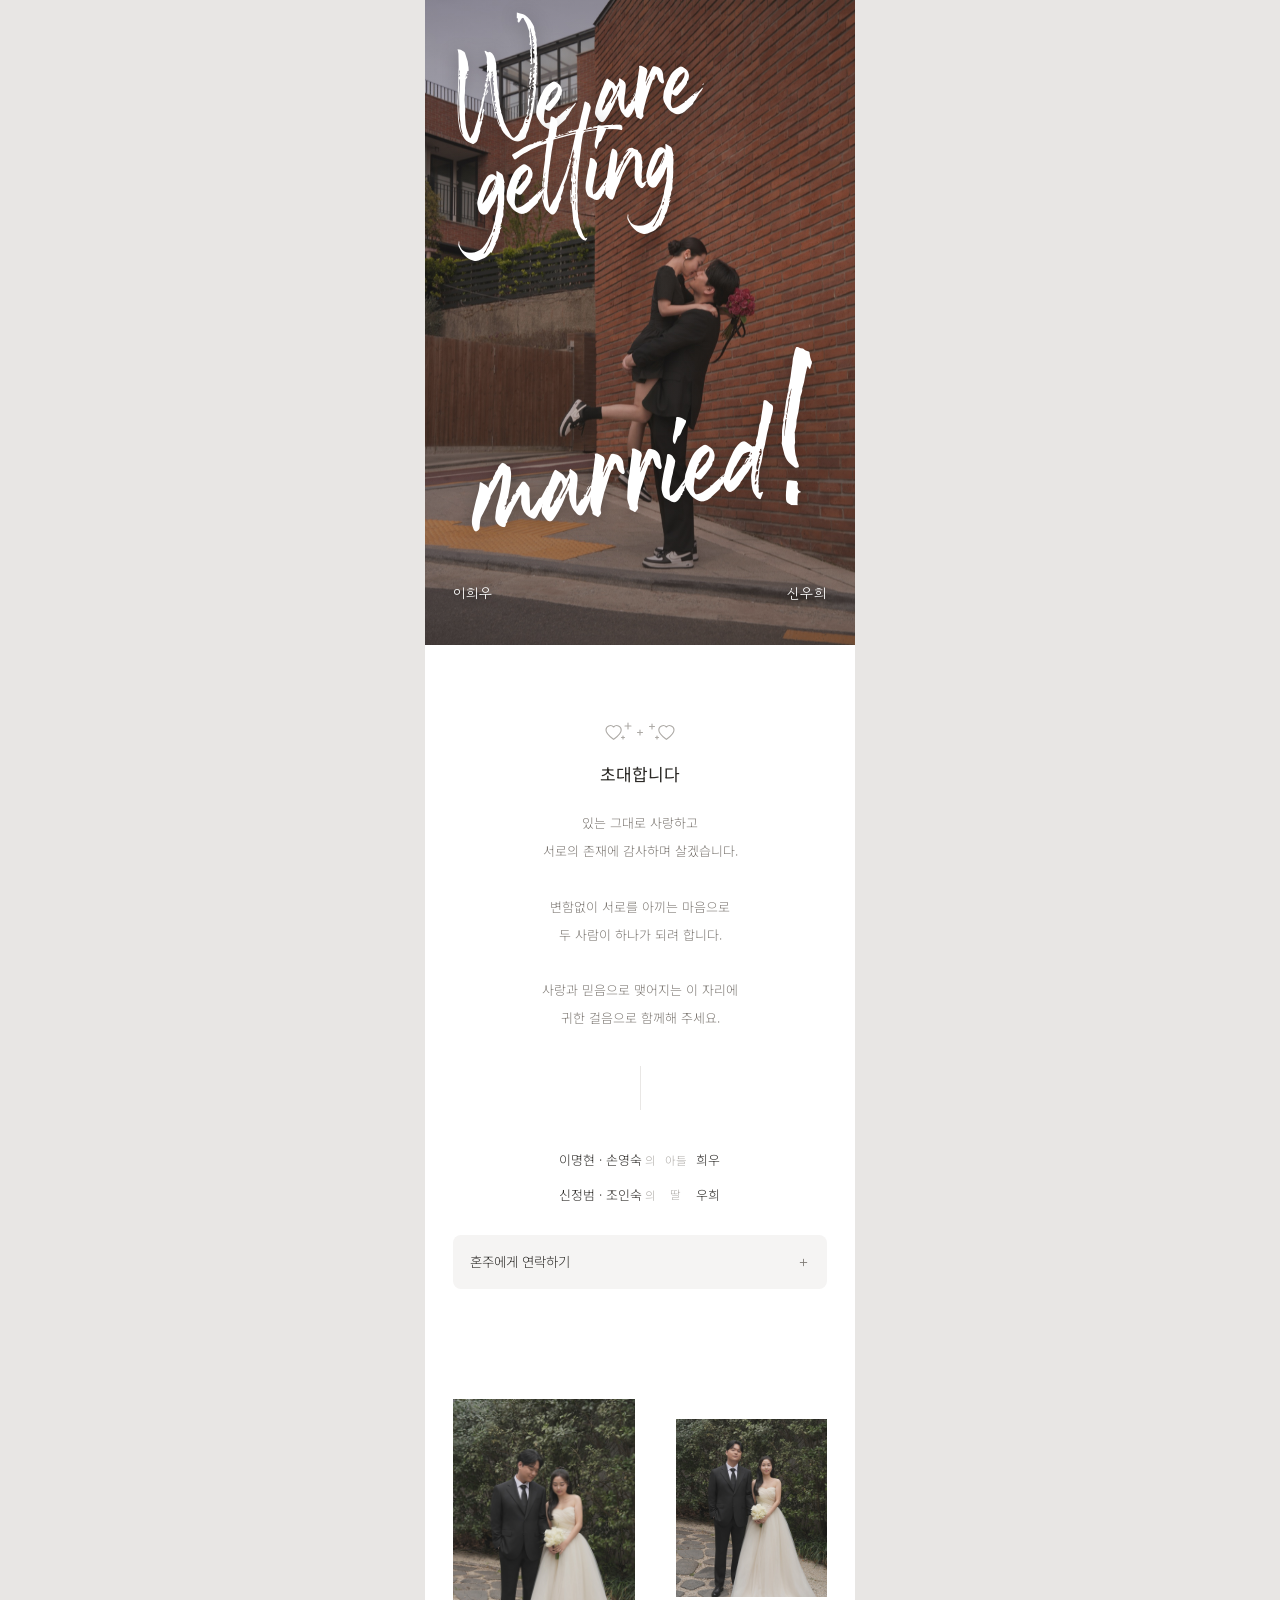
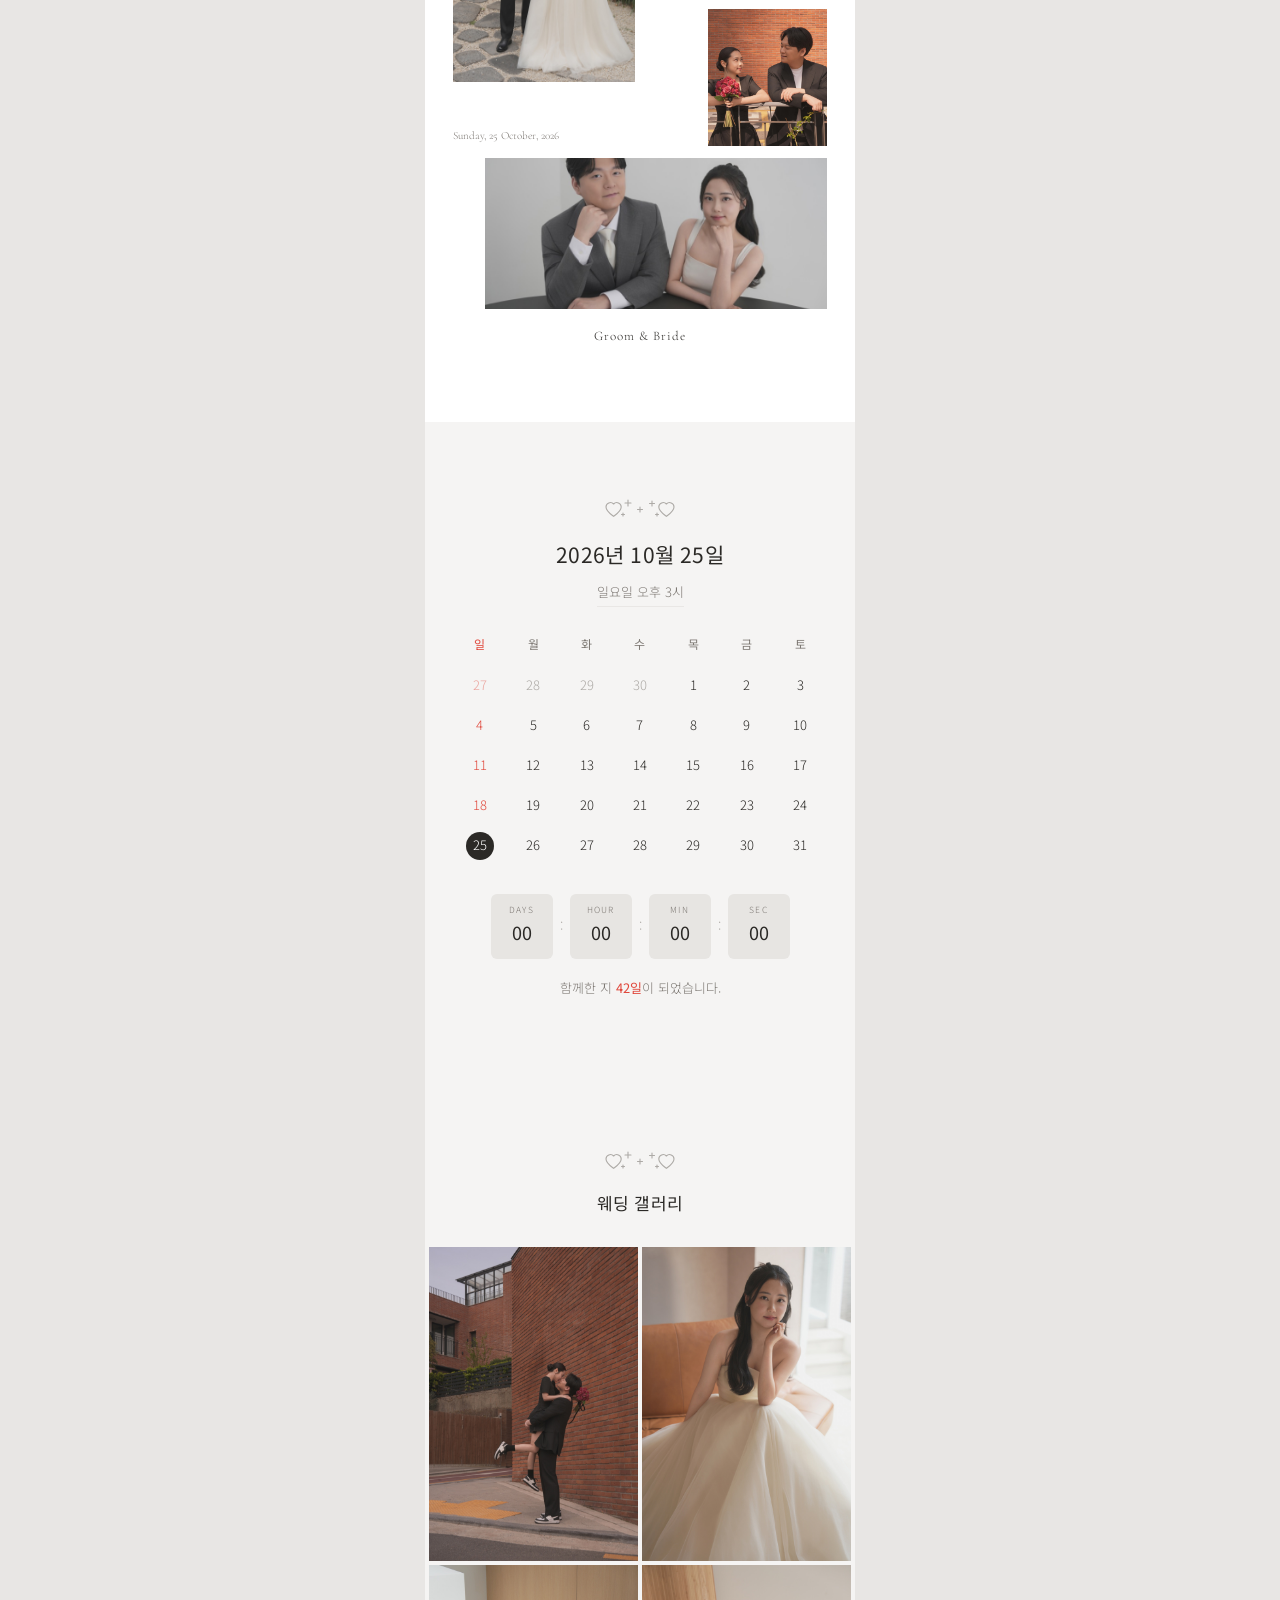
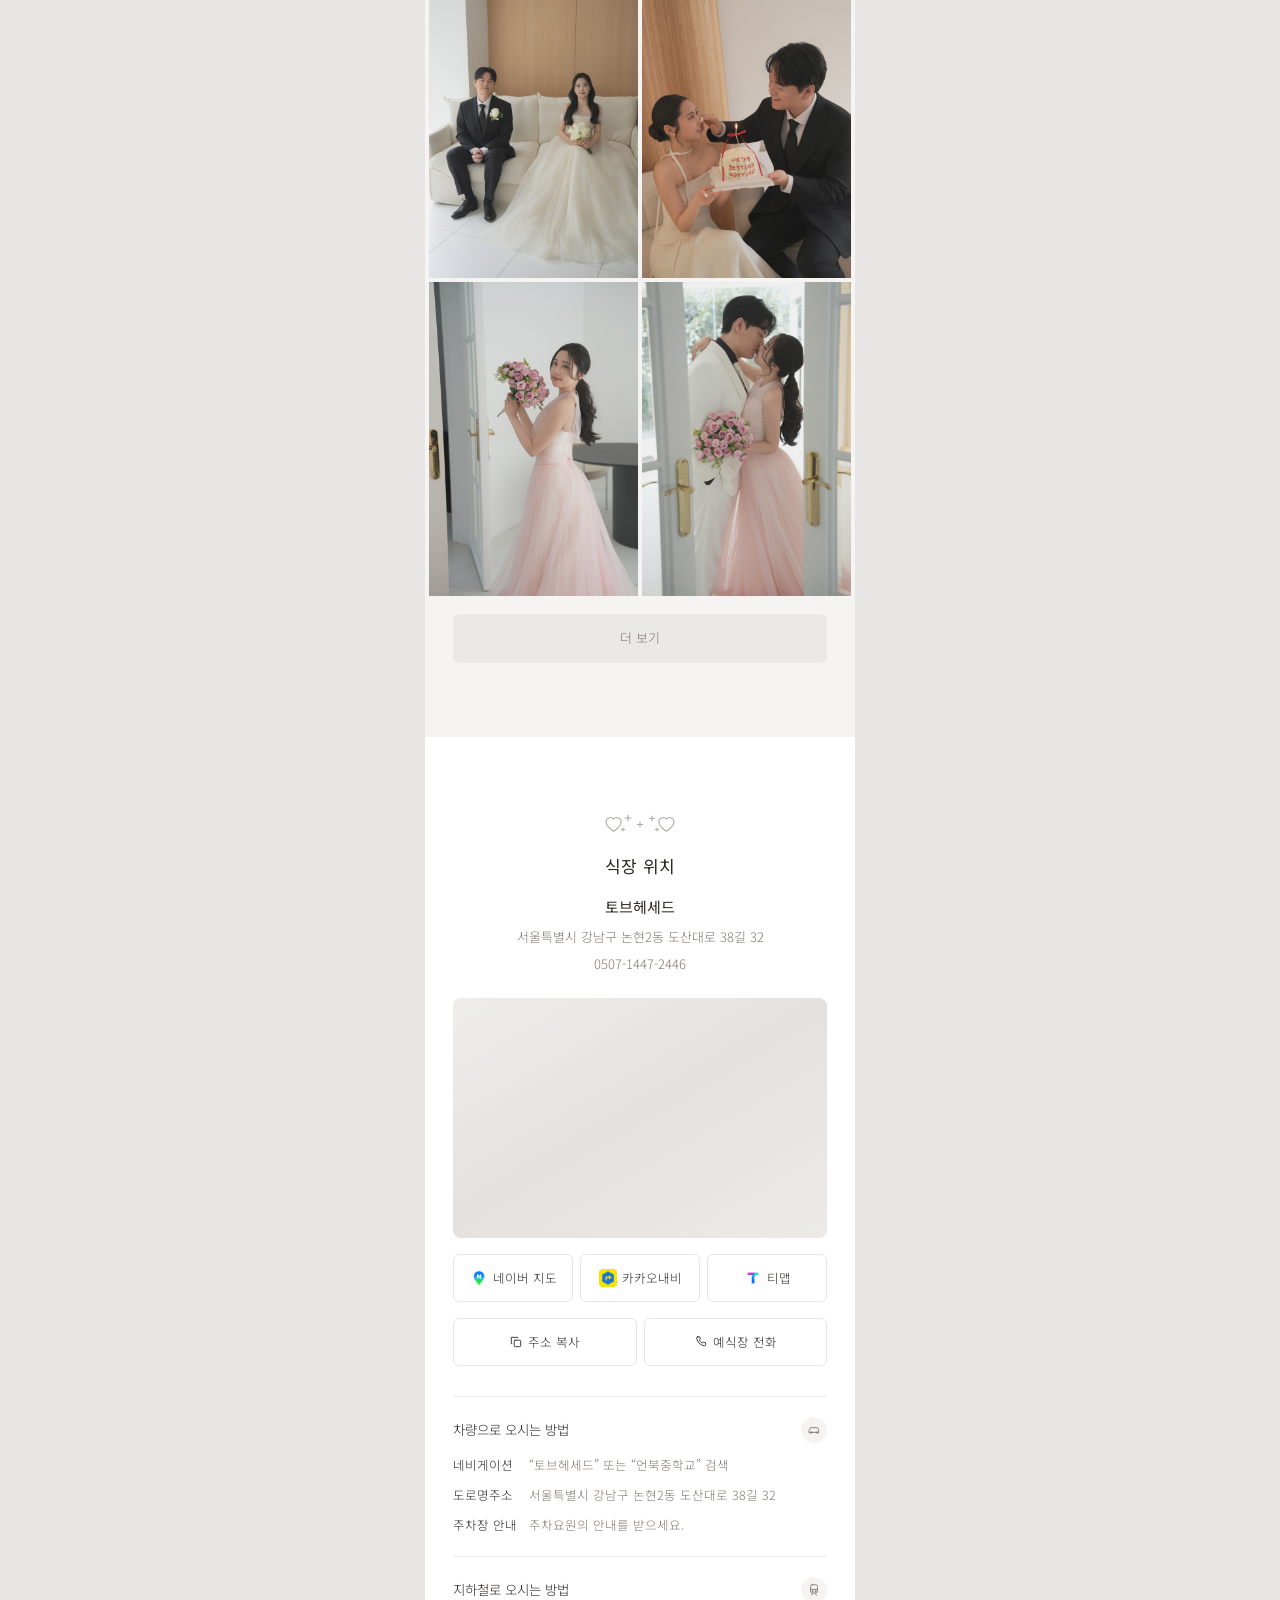
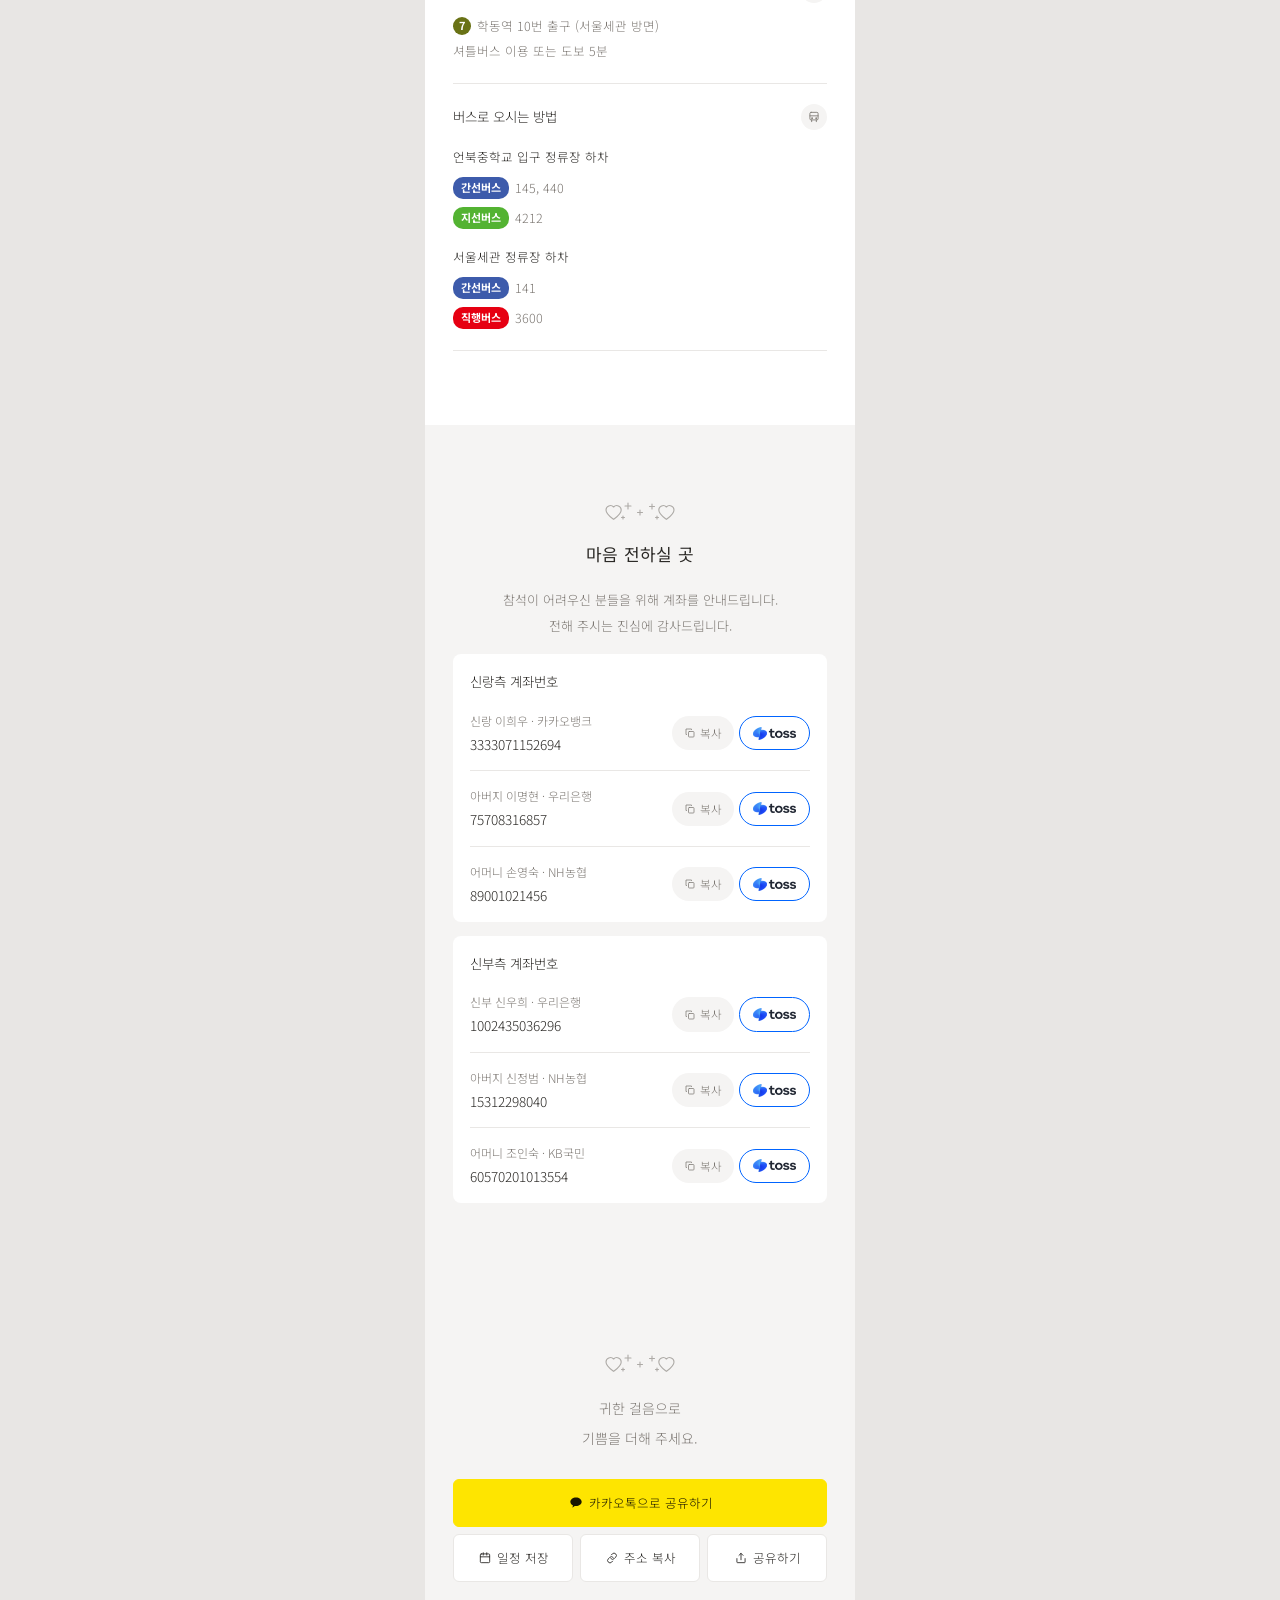
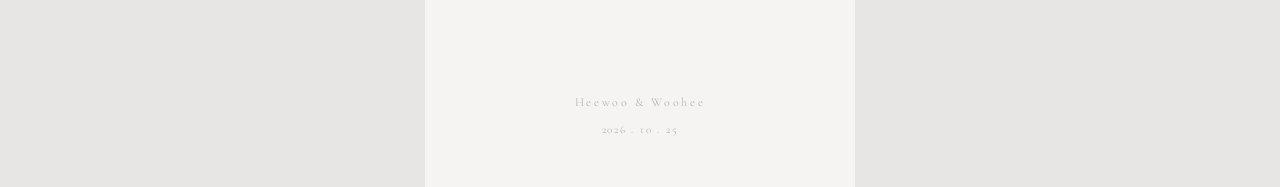
==== wedding-invitation/index.old.html @ a4f9c646 "Trip 시안을 대표 화면으로, 이전 디자인은 index.old.html 로 - index.trip.html → index.html (이제 /wedding-invitation/ 이" ====
<!DOCTYPE html>
<html lang="ko">
<head>
<meta charset="UTF-8">
<meta name="viewport" content="width=device-width, initial-scale=1, viewport-fit=cover">
<title>희우 · 우희 결혼합니다 (이전 디자인)</title>
<meta name="description" content="2026년 10월 25일 일요일 오후 3시, 토브헤세드">

<!-- ── 링크 공유 미리보기 (Open Graph / Twitter) ───────────────────
     배포 주소: https://heewoo0419.github.io/wedding-invitation/
     주소가 바뀌면 아래 URL 들과 스크립트의 CONFIG.shareUrl 을 함께 고치세요.
     · og:url · og:image 는 반드시 절대 URL — 카카오톡·슬랙 크롤러는 상대경로를 읽지 못합니다.
     · og-image.jpg 는 표지 사진을 1200x630 으로 자른 것입니다.
     · 크롤러는 JS를 실행하지 않으므로 이 값들은 정적으로 박혀 있어야 합니다.
     · 카카오톡은 미리보기를 캐시합니다. 교체 후에도 옛것이 뜨면
       https://developers.kakao.com/tool/debugger/sharing 에서 캐시를 초기화하세요.
-->
<link rel="canonical" href="https://heewoo0419.github.io/wedding-invitation/">
<meta property="og:type" content="website">
<meta property="og:locale" content="ko_KR">
<meta property="og:site_name" content="희우 · 우희 결혼합니다">
<meta property="og:url" content="https://heewoo0419.github.io/wedding-invitation/">
<meta property="og:title" content="희우 💍 우희 결혼합니다.">
<meta property="og:description" content="2026년 10월 25일 일요일 오후 3시 · 토브헤세드">
<meta property="og:image" content="https://heewoo0419.github.io/wedding-invitation/og-image.jpg">
<meta property="og:image:secure_url" content="https://heewoo0419.github.io/wedding-invitation/og-image.jpg">
<meta property="og:image:type" content="image/jpeg">
<meta property="og:image:width" content="1200">
<meta property="og:image:height" content="630">
<meta property="og:image:alt" content="희우 · 우희 결혼합니다 — 2026.10.25 토브헤세드">

<meta name="twitter:card" content="summary_large_image">
<meta name="twitter:title" content="희우 💍 우희 결혼합니다.">
<meta name="twitter:description" content="2026년 10월 25일 일요일 오후 3시 · 토브헤세드">
<meta name="twitter:image" content="https://heewoo0419.github.io/wedding-invitation/og-image.jpg">
<meta name="twitter:image:alt" content="희우 · 우희 결혼합니다 — 2026.10.25 토브헤세드">

<!-- 상태바 색.
     iOS Safari 는 웹페이지가 상태바를 직접 덮을 수 없습니다(시스템 영역).
     대신 이 색을 상단 바에 칠해 주므로, 표지에서는 사진 윗부분 색으로 맞춰
     경계가 눈에 띄지 않게 하고, 본문으로 넘어가면 흰색으로 되돌립니다(아래 스크립트).
     #4a352d = 표지 사진 상단 평균색(#5b4036)에 어두운 오버레이를 합성한 값. -->
<meta name="theme-color" content="#4a352d">

<!-- 홈 화면에 추가한 경우에만 상태바 뒤까지 사진이 깔립니다.
     (브라우저로 열었을 때는 적용되지 않습니다) -->
<meta name="apple-mobile-web-app-capable" content="yes">
<meta name="mobile-web-app-capable" content="yes">
<meta name="apple-mobile-web-app-status-bar-style" content="black-translucent">
<meta name="apple-mobile-web-app-title" content="희우 · 우희">

<meta name="format-detection" content="telephone=no">

<!-- 검색 노출 차단.
     이 페이지에는 실명·휴대폰번호·계좌번호가 들어 있어 검색에 잡히면 그대로 노출됩니다.
     robots.txt 로 막지 않고 meta 로 막는 이유:
       robots.txt 의 Disallow 는 "읽지 말라"는 뜻이라 카카오톡·슬랙 크롤러까지 막혀
       링크 공유 미리보기가 사라집니다. 아래 meta 는 "읽되 색인하지 말라"는 뜻이라
       미리보기는 그대로 두고 검색 결과에서만 빠집니다. -->
<meta name="robots" content="noindex, nofollow, noarchive">
<meta name="googlebot" content="noindex, nofollow">

<link rel="preconnect" href="https://fonts.googleapis.com">
<link rel="preconnect" href="https://fonts.gstatic.com" crossorigin>

<!-- 본문 서체.
     500 은 어디에도 쓰지 않아 뺐고, Cormorant 는 400 만 씁니다
     (italic·500 을 함께 받으면 325KB → 74KB 차이). -->
<link href="https://fonts.googleapis.com/css2?family=Noto+Sans+KR:wght@300;400;700&family=Cormorant+Garamond:wght@400&display=swap" rel="stylesheet">

<!-- 표지의 두 사람 이름에만 쓰는 서체.
     한글 폰트 전체는 1.3MB 라, 실제로 찍히는 네 글자(이·희·우·신)만 받습니다 → 3.4KB.
     이름이 바뀌면 아래 text= 값도 함께 바꿔야 글자가 깨지지 않습니다. -->
<link href="https://fonts.googleapis.com/css2?family=Gowun+Dodum&text=%EC%9D%B4%ED%9D%AC%EC%9A%B0%EC%8B%A0&display=swap" rel="stylesheet">

<!-- 표지 손글씨는 첫 화면에서 바로 필요하므로 미리 받아 둡니다 -->
<link rel="preload" href="assets/fonts/rockville-solid.woff2" as="font" type="font/woff2" crossorigin>

<link rel="stylesheet" href="style.css?v=202608131425">

</head>
<body data-share-url="https://heewoo0419.github.io/wedding-invitation/index.old.html">

<!-- ── SVG 아이콘 ─────────────────────────────────── -->
<svg width="0" height="0" style="position:absolute" aria-hidden="true">
  <!-- 섹션 머리 표식 — 하트 두 개와 반짝임 -->
  <symbol id="orn" viewBox="0 0 78 26">
    <path d="M12.6 20.4c-3-2.3-7.6-5.4-7.6-9.4a4.4 4.4 0 0 1 7.6-3 4.4 4.4 0 0 1 7.6 3c0 4-4.6 7.1-7.6 9.4z"/>
    <path d="M65.4 20.4c-3-2.3-7.6-5.4-7.6-9.4a4.4 4.4 0 0 1 7.6-3 4.4 4.4 0 0 1 7.6 3c0 4-4.6 7.1-7.6 9.4z"/>
    <path d="M27 4v6M24 7h6"/>
    <path d="M39 11v5M36.5 13.5h5"/>
    <path d="M51 5v5M48.5 7.5h5"/>
    <path d="M22 17v3M20.5 18.5h3"/>
    <path d="M56 17v3M54.5 18.5h3"/>
  </symbol>

  <symbol id="ico-phone" viewBox="0 0 24 24"><path d="M6.5 3h3l1.5 4-2 1.5a12 12 0 0 0 5.5 5.5L16 12l4 1.5v3a2 2 0 0 1-2.2 2A16.5 16.5 0 0 1 4.5 5.2 2 2 0 0 1 6.5 3z"/></symbol>
  <symbol id="ico-sms" viewBox="0 0 24 24"><path d="M4 5h16v11H9l-5 4V5z"/></symbol>
  <symbol id="ico-copy" viewBox="0 0 24 24"><rect x="9" y="9" width="11" height="11" rx="1.6"/><path d="M5 15H4V4h11v1"/></symbol>
  <symbol id="ico-pin" viewBox="0 0 24 24"><path d="M12 21s7-6.8 7-11a7 7 0 1 0-14 0c0 4.2 7 11 7 11z"/><circle cx="12" cy="10" r="2.4"/></symbol>
  <symbol id="ico-plus" viewBox="0 0 24 24"><path d="M12 6v12M6 12h12"/></symbol>
  <symbol id="ico-share" viewBox="0 0 24 24"><path d="M12 15V4M8.5 7.5 12 4l3.5 3.5M5 13v6a1 1 0 0 0 1 1h12a1 1 0 0 0 1-1v-6"/></symbol>
  <symbol id="ico-link" viewBox="0 0 24 24"><path d="M10 13a4 4 0 0 0 5.7.2l2.6-2.6a4 4 0 1 0-5.7-5.7L11 6.6"/><path d="M14 11a4 4 0 0 0-5.7-.2l-2.6 2.6a4 4 0 1 0 5.7 5.7L13 17.4"/></symbol>
  <symbol id="ico-calendar" viewBox="0 0 24 24"><rect x="4" y="5" width="16" height="15" rx="1.6"/><path d="M4 10h16M9 3v4M15 3v4"/></symbol>
  <symbol id="ico-car" viewBox="0 0 24 24"><path d="M5 16v2M19 16v2M4 16h16v-4l-2-4H6l-2 4z"/><circle cx="8" cy="16" r="1"/><circle cx="16" cy="16" r="1"/></symbol>
  <symbol id="ico-bus" viewBox="0 0 24 24"><rect x="5" y="4" width="14" height="13" rx="2"/><path d="M5 10h14M8 20v-3M16 20v-3"/><circle cx="8.5" cy="14" r=".8"/><circle cx="15.5" cy="14" r=".8"/></symbol>
  <symbol id="ico-subway" viewBox="0 0 24 24"><rect x="6" y="3" width="12" height="14" rx="3"/><path d="M6 11h12M8 21l2-3M16 21l-2-3"/><circle cx="9.5" cy="14" r=".8"/><circle cx="14.5" cy="14" r=".8"/></symbol>  <symbol id="ico-close" viewBox="0 0 24 24"><path d="M6 6l12 12M18 6 6 18"/></symbol>
  <symbol id="ico-prev" viewBox="0 0 24 24"><path d="M15 5 8 12l7 7"/></symbol>
  <!-- 카카오톡 — 말풍선. 채워서 쓰므로 stroke 를 끕니다 -->
  <symbol id="ico-kakao" viewBox="0 0 24 24"><path d="M12 3.6c-4.7 0-8.5 2.9-8.5 6.5 0 2.3 1.6 4.4 4 5.6-.2.6-.7 2.3-.8 2.7 0 .2.1.4.3.3.3-.1 2.6-1.7 3.3-2.2.6.1 1.1.1 1.7.1 4.7 0 8.5-2.9 8.5-6.5S16.7 3.6 12 3.6z" fill="currentColor" stroke="none"/></symbol>
  <symbol id="ico-next" viewBox="0 0 24 24"><path d="m9 5 7 7-7 7"/></symbol>
</svg>

<div class="frame">
<main>

  <!-- ── 표지 ─────────────────────────────────────── -->
  <header class="cover">
    <div class="ph" data-label="PHOTOS / COVER.JPG">
      <img src="assets/photos/cover.jpg" alt="희우와 우희" onerror="this.remove()">
    </div>

    <p class="cover-script">
      <span class="l1">We are</span>
      <span class="l2">getting</span>
      <span class="l3">married!</span>
    </p>

    <p class="cover-names"><span>이희우</span><span>신우희</span></p>
  </header>

  <!-- ── 인사말 ───────────────────────────────────── -->
  <section class="sec reveal">
    <svg class="orn" aria-hidden="true"><use href="#orn"/></svg>
    <h2 class="title">초대합니다</h2>

    <p class="greet-body">
      있는 그대로 사랑하고<br>
      서로의 존재에 감사하며 살겠습니다.<br><br>
      변함없이 서로를 아끼는 마음으로<br>
      두 사람이 하나가 되려 합니다.<br><br>
      사랑과 믿음으로 맺어지는 이 자리에<br>
      귀한 걸음으로 함께해 주세요.
    </p>

    <div class="divider" aria-hidden="true"></div>

    <div class="parents">
      <span class="fam">이명현 · 손영숙<i>의</i></span><span class="rel">아들</span><span class="who">희우</span>
      <span class="fam">신정범 · 조인숙<i>의</i></span><span class="rel">딸</span><span class="who">우희</span>
    </div>

    <div class="acc" style="margin-top:26px">
      <button class="acc-head" type="button" aria-expanded="false" aria-controls="acc-parents">
        혼주에게 연락하기
        <svg class="mark" viewBox="0 0 24 24" aria-hidden="true"><use href="#ico-plus"/></svg>
      </button>
      <div class="acc-panel" id="acc-parents"><div><div class="acc-inner">
        <div class="acct">
          <div><p class="acct-who">신랑 이희우</p><p class="acct-no">010-4330-4540</p></div>
          <div style="display:flex;gap:6px;flex:none">
            <a class="copy" href="tel:01043304540"><svg class="ico" viewBox="0 0 24 24" aria-hidden="true"><use href="#ico-phone"/></svg>전화</a>
            <a class="copy" href="sms:01043304540"><svg class="ico" viewBox="0 0 24 24" aria-hidden="true"><use href="#ico-sms"/></svg>문자</a>
          </div>
        </div>
        <div class="acct">
          <div><p class="acct-who">신부 신우희</p><p class="acct-no">010-9199-2479</p></div>
          <div style="display:flex;gap:6px;flex:none">
            <a class="copy" href="tel:01091992479"><svg class="ico" viewBox="0 0 24 24" aria-hidden="true"><use href="#ico-phone"/></svg>전화</a>
            <a class="copy" href="sms:01091992479"><svg class="ico" viewBox="0 0 24 24" aria-hidden="true"><use href="#ico-sms"/></svg>문자</a>
          </div>
        </div>
        <div class="acct">
          <div><p class="acct-who">신랑 아버지 이명현</p><p class="acct-no">010-3565-4540</p></div>
          <div style="display:flex;gap:6px;flex:none">
            <a class="copy" href="tel:01035654540"><svg class="ico" viewBox="0 0 24 24" aria-hidden="true"><use href="#ico-phone"/></svg>전화</a>
            <a class="copy" href="sms:01035654540"><svg class="ico" viewBox="0 0 24 24" aria-hidden="true"><use href="#ico-sms"/></svg>문자</a>
          </div>
        </div>
        <div class="acct">
          <div><p class="acct-who">신랑 어머니 손영숙</p><p class="acct-no">010-5509-4540</p></div>
          <div style="display:flex;gap:6px;flex:none">
            <a class="copy" href="tel:01055094540"><svg class="ico" viewBox="0 0 24 24" aria-hidden="true"><use href="#ico-phone"/></svg>전화</a>
            <a class="copy" href="sms:01055094540"><svg class="ico" viewBox="0 0 24 24" aria-hidden="true"><use href="#ico-sms"/></svg>문자</a>
          </div>
        </div>
        <div class="acct">
          <div><p class="acct-who">신부 아버지 신정범</p><p class="acct-no">010-9622-2479</p></div>
          <div style="display:flex;gap:6px;flex:none">
            <a class="copy" href="tel:01096222479"><svg class="ico" viewBox="0 0 24 24" aria-hidden="true"><use href="#ico-phone"/></svg>전화</a>
            <a class="copy" href="sms:01096222479"><svg class="ico" viewBox="0 0 24 24" aria-hidden="true"><use href="#ico-sms"/></svg>문자</a>
          </div>
        </div>
        <div class="acct">
          <div><p class="acct-who">신부 어머니 조인숙</p><p class="acct-no">010-3200-2479</p></div>
          <div style="display:flex;gap:6px;flex:none">
            <a class="copy" href="tel:01032002479"><svg class="ico" viewBox="0 0 24 24" aria-hidden="true"><use href="#ico-phone"/></svg>전화</a>
            <a class="copy" href="sms:01032002479"><svg class="ico" viewBox="0 0 24 24" aria-hidden="true"><use href="#ico-sms"/></svg>문자</a>
          </div>
        </div>
      </div></div></div>
    </div>
  </section>

  <!-- ── 사진 콜라주 ──────────────────────────────── -->
  <section class="sec reveal" style="padding-top:0">
    <div class="collage">
      <div class="ph c-a" data-label="COLLAGE-1"><img src="assets/photos/collage-1.jpg" alt="" loading="lazy" onerror="this.remove()"></div>
      <div class="ph c-b" data-label="COLLAGE-2"><img src="assets/photos/collage-2.jpg" alt="" loading="lazy" onerror="this.remove()"></div>
      <p class="collage-cap">Sunday, 25 October, 2026</p>
      <div class="ph c-c" data-label="COLLAGE-3"><img src="assets/photos/collage-3.jpg" alt="" loading="lazy" onerror="this.remove()"></div>
      <div class="ph c-d" data-label="COLLAGE-4"><img src="assets/photos/collage-4.jpg" alt="" loading="lazy" onerror="this.remove()"></div>
    </div>
    <p class="collage-foot">Groom &amp; Bride</p>
  </section>

  <!-- ── 날짜 ─────────────────────────────────────── -->
  <section class="sec sec--mist reveal">
    <svg class="orn" aria-hidden="true"><use href="#orn"/></svg>
    <p class="date-line">2026년 10월<b>25일</b></p>
    <p class="date-sub">일요일 오후 3시</p>

    <table class="cal" id="cal"></table>

    <div class="count">
      <div class="count-cell"><span class="count-key">DAYS</span><span class="count-val" id="cDay">—</span></div>
      <span class="count-sep" aria-hidden="true">:</span>
      <div class="count-cell"><span class="count-key">HOUR</span><span class="count-val" id="cHour">—</span></div>
      <span class="count-sep" aria-hidden="true">:</span>
      <div class="count-cell"><span class="count-key">MIN</span><span class="count-val" id="cMin">—</span></div>
      <span class="count-sep" aria-hidden="true">:</span>
      <div class="count-cell"><span class="count-key">SEC</span><span class="count-val" id="cSec">—</span></div>
    </div>
    <p class="dday" id="dday"></p>
  </section>

  <!-- ── 갤러리 ───────────────────────────────────── -->
  <section class="sec sec--flush sec--mist reveal">
    <svg class="orn" aria-hidden="true"><use href="#orn"/></svg>
    <h2 class="title">웨딩 갤러리</h2>

    <div class="grid" id="grid"></div>
    <button class="more" type="button" id="moreBtn">더 보기</button>
  </section>

  <!-- ── 식장 위치 ────────────────────────────────── -->
  <section class="sec reveal">
    <svg class="orn" aria-hidden="true"><use href="#orn"/></svg>
    <h2 class="title">식장 위치</h2>

    <p class="venue">토브헤세드</p>
    <p class="venue-sub">서울특별시 강남구 논현2동 도산대로 38길 32</p>
    <p class="venue-sub">0507-1447-2446</p>

    <div class="map" id="map" role="img" aria-label="토브헤세드 위치 지도"></div>

    <div class="btn-row">
      <a class="btn" data-map="naver" href="https://map.naver.com/p/search/%ED%86%A0%EB%B8%8C%ED%97%A4%EC%84%B8%EB%93%9C" target="_blank" rel="noopener"><img class="btn-ico" src="assets/naver-map-icon.png?v=2" alt="" width="96" height="96" loading="lazy" decoding="async">네이버 지도</a>
      <a class="btn" data-map="kakao" href="https://map.kakao.com/link/map/%ED%86%A0%EB%B8%8C%ED%97%A4%EC%84%B8%EB%93%9C,37.5185551,127.0327655" target="_blank" rel="noopener"><img class="btn-ico" src="assets/kakao-navi-icon.png?v=2" alt="" width="96" height="96" loading="lazy" decoding="async">카카오내비</a>
      <!-- 티맵은 PC 웹 지도가 없어 <a href> 대신 버튼입니다 (모바일은 앱, PC 는 주소 복사) -->
      <button class="btn" type="button" data-map="tmap"><img class="btn-ico" src="assets/tmap-icon.png?v=2" alt="" width="96" height="96" loading="lazy" decoding="async">티맵</button>
    </div>
    <div class="btn-row">
      <button class="btn" type="button" data-copy="서울특별시 강남구 논현2동 도산대로 38길 32"><svg class="ico" viewBox="0 0 24 24" aria-hidden="true"><use href="#ico-copy"/></svg>주소 복사</button>
      <a class="btn" href="tel:0507-1447-2446"><svg class="ico" viewBox="0 0 24 24" aria-hidden="true"><use href="#ico-phone"/></svg>예식장 전화</a>
    </div>

    <div class="info">
      <div class="info-item">
        <p class="info-head">차량으로 오시는 방법 <span class="info-badge"><svg class="ico" viewBox="0 0 24 24" aria-hidden="true"><use href="#ico-car"/></svg></span></p>
        <dl class="drive">
          <dt>네비게이션</dt>
          <dd>&ldquo;토브헤세드&rdquo; 또는 &ldquo;언북중학교&rdquo; 검색</dd>
          <dt>도로명주소</dt>
          <dd>서울특별시 강남구 논현2동 도산대로 38길 32</dd>
          <dt>주차장 안내</dt>
          <dd>주차요원의 안내를 받으세요.</dd>
        </dl>
      </div>
      <div class="info-item">
        <p class="info-head">지하철로 오시는 방법 <span class="info-badge"><svg class="ico" viewBox="0 0 24 24" aria-hidden="true"><use href="#ico-subway"/></svg></span></p>
        <p class="info-body info-body--inline">
          <span class="line-badge" aria-label="7호선">7</span>학동역 10번 출구 (서울세관 방면)
        </p>
        <p class="info-body">셔틀버스 이용 또는 도보 5분</p>
      </div>

      <div class="info-item">
        <p class="info-head">버스로 오시는 방법 <span class="info-badge"><svg class="ico" viewBox="0 0 24 24" aria-hidden="true"><use href="#ico-bus"/></svg></span></p>

        <p class="stop">언북중학교 입구 정류장 하차</p>
        <p class="info-body info-body--inline">
          <span class="bus-tag is-trunk">간선버스</span>145, 440
        </p>
        <p class="info-body info-body--inline">
          <span class="bus-tag is-branch">지선버스</span>4212
        </p>

        <p class="stop">서울세관 정류장 하차</p>
        <p class="info-body info-body--inline">
          <span class="bus-tag is-trunk">간선버스</span>141
        </p>
        <p class="info-body info-body--inline">
          <span class="bus-tag is-express">직행버스</span>3600
        </p>
      </div>

    </div>
  </section>

  <!-- ── 마음 전하실 곳 ───────────────────────────── -->
  <section class="sec sec--mist reveal">
    <svg class="orn" aria-hidden="true"><use href="#orn"/></svg>
    <h2 class="title">마음 전하실 곳</h2>
    <p class="lead">
      참석이 어려우신 분들을 위해 계좌를 안내드립니다.<br>
      전해 주시는 진심에 감사드립니다.
    </p>

    <div class="acct-group">
      <p class="acct-group-title">신랑측 계좌번호</p>
      <div class="acct">
        <div><p class="acct-who">신랑 이희우 · 카카오뱅크</p><p class="acct-no">3333071152694</p></div>
        <div class="acct-btns"><button class="copy" type="button" data-copy="3333071152694"><svg class="ico" viewBox="0 0 24 24" aria-hidden="true"><use href="#ico-copy"/></svg>복사</button><button class="toss" type="button" data-bank="카카오뱅크" data-account="3333071152694"><img class="toss-logo" src="assets/toss-logo.png" alt="토스" width="171" height="52"></button></div>
      </div>
      <div class="acct">
        <div><p class="acct-who">아버지 이명현 · 우리은행</p><p class="acct-no">75708316857</p></div>
        <div class="acct-btns"><button class="copy" type="button" data-copy="75708316857"><svg class="ico" viewBox="0 0 24 24" aria-hidden="true"><use href="#ico-copy"/></svg>복사</button><button class="toss" type="button" data-bank="우리은행" data-account="75708316857"><img class="toss-logo" src="assets/toss-logo.png" alt="토스" width="171" height="52"></button></div>
      </div>
      <div class="acct">
        <div><p class="acct-who">어머니 손영숙 · NH농협</p><p class="acct-no">89001021456</p></div>
        <div class="acct-btns"><button class="copy" type="button" data-copy="89001021456"><svg class="ico" viewBox="0 0 24 24" aria-hidden="true"><use href="#ico-copy"/></svg>복사</button><button class="toss" type="button" data-bank="농협은행" data-account="89001021456"><img class="toss-logo" src="assets/toss-logo.png" alt="토스" width="171" height="52"></button></div>
      </div>
    </div>

    <div class="acct-group">
      <p class="acct-group-title">신부측 계좌번호</p>
      <div class="acct">
        <div><p class="acct-who">신부 신우희 · 우리은행</p><p class="acct-no">1002435036296</p></div>
        <div class="acct-btns"><button class="copy" type="button" data-copy="1002435036296"><svg class="ico" viewBox="0 0 24 24" aria-hidden="true"><use href="#ico-copy"/></svg>복사</button><button class="toss" type="button" data-bank="우리은행" data-account="1002435036296"><img class="toss-logo" src="assets/toss-logo.png" alt="토스" width="171" height="52"></button></div>
      </div>
      <div class="acct">
        <div><p class="acct-who">아버지 신정범 · NH농협</p><p class="acct-no">15312298040</p></div>
        <div class="acct-btns"><button class="copy" type="button" data-copy="15312298040"><svg class="ico" viewBox="0 0 24 24" aria-hidden="true"><use href="#ico-copy"/></svg>복사</button><button class="toss" type="button" data-bank="농협은행" data-account="15312298040"><img class="toss-logo" src="assets/toss-logo.png" alt="토스" width="171" height="52"></button></div>
      </div>
      <div class="acct">
        <div><p class="acct-who">어머니 조인숙 · KB국민</p><p class="acct-no">60570201013554</p></div>
        <div class="acct-btns"><button class="copy" type="button" data-copy="60570201013554"><svg class="ico" viewBox="0 0 24 24" aria-hidden="true"><use href="#ico-copy"/></svg>복사</button><button class="toss" type="button" data-bank="국민은행" data-account="60570201013554"><img class="toss-logo" src="assets/toss-logo.png" alt="토스" width="171" height="52"></button></div>
      </div>
    </div>
  </section>

  <!-- ── 공유 ─────────────────────────────────────── -->
  <section class="sec sec--mist reveal">
    <svg class="orn" aria-hidden="true"><use href="#orn"/></svg>
    <p class="closing-word">
      귀한 걸음으로<br>
      기쁨을 더해 주세요.
    </p>

    <!-- 카카오톡 공유는 미리보기 카드로 나가므로 한 줄을 다 씁니다 -->
    <button class="btn btn--kakao" type="button" id="kakaoBtn"><svg class="ico" viewBox="0 0 24 24" aria-hidden="true"><use href="#ico-kakao"/></svg>카카오톡으로 공유하기</button>

    <div class="share-row">
      <button class="btn" type="button" id="icsBtn"><svg class="ico" viewBox="0 0 24 24" aria-hidden="true"><use href="#ico-calendar"/></svg>일정 저장</button>
      <button class="btn" type="button" id="linkBtn"><svg class="ico" viewBox="0 0 24 24" aria-hidden="true"><use href="#ico-link"/></svg>주소 복사</button>
      <button class="btn" type="button" id="shareBtn"><svg class="ico" viewBox="0 0 24 24" aria-hidden="true"><use href="#ico-share"/></svg>공유하기</button>
    </div>
  </section>

  <footer class="footer">
    Heewoo &amp; Woohee
    <span>2026 . 10 . 25</span>
  </footer>

</main>
</div>

<div class="lightbox" id="lightbox" role="dialog" aria-modal="true" aria-label="사진 크게 보기">
  <button class="lb-close" type="button" aria-label="닫기"><svg class="ico" viewBox="0 0 24 24" aria-hidden="true"><use href="#ico-close"/></svg></button>
  <button class="lb-nav lb-prev" type="button" aria-label="이전 사진"><svg class="ico" viewBox="0 0 24 24" aria-hidden="true"><use href="#ico-prev"/></svg></button>
  <!-- 이전·현재·다음 세 장을 나란히 두고 트랙을 밀어 넘깁니다.
       한 장만 갈아끼우면 손가락을 따라 움직일 옆 사진이 없습니다. -->
  <div class="lb-view">
    <div class="lb-track" id="lbTrack">
      <figure class="lb-slide"></figure>
      <figure class="lb-slide"></figure>
      <figure class="lb-slide"></figure>
    </div>
  </div>
  <button class="lb-nav lb-next" type="button" aria-label="다음 사진"><svg class="ico" viewBox="0 0 24 24" aria-hidden="true"><use href="#ico-next"/></svg></button>
  <p class="lb-count" id="lbCount"></p>
</div>

<div class="toast" id="toast" role="status" aria-live="polite"></div>

<script src="script.js?v=2" defer></script>
</body>
</html>
---- wedding-invitation/style.css ----
/* 표지 손글씨 — Rockville Solid (Ardian Nuvianto, 2019)
   임베딩 제한 없음(fsType 0). 원본 .otf(253KB)를 표지 문구에 필요한
   기본 라틴(U+0020-007E)만 남겨 woff2 로 줄인 파일입니다(84KB).
   다시 만들려면:
     python3 -m fontTools.subset "assets/fonts/Rockville Solid.otf" \
       --unicodes=U+0020-007E --layout-features='*' \
       --flavor=woff2 --output-file=assets/fonts/rockville-solid.woff2   */
@font-face{
  font-family:"Rockville Solid";
  src:url("assets/fonts/rockville-solid.woff2") format("woff2");
  font-display:swap;
}

/* ============================================================
   토큰
   ============================================================ */
:root{
  --paper:#ffffff;
  --mist:#f5f4f3;
  --ink:#2b2926;
  --ink-soft:#7d7873;
  --ink-faint:#adaaa6;
  --line:#e9e7e5;
  --red:#e0483c;      /* 일요일 · D-day 숫자 */
  --pop:#ffffff;      /* 표지 손글씨와 이름 — 사진 톤에 맞춰 바꾸셔도 됩니다 */

  --ff:"Noto Sans KR", sans-serif;
  --ff-en:"Cormorant Garamond", serif;
  --ff-script:"Rockville Solid", cursive;
  --ff-name:"Gowun Dodum", sans-serif;   /* 표지의 두 사람 이름 */

  --w:430px;
  --pad:28px;
}

*{box-sizing:border-box}
html{-webkit-text-size-adjust:100%}
body{
  margin:0;
  background:#e8e6e4;
  color:var(--ink);
  font-family:var(--ff);
  font-weight:300;
  line-height:1.75;
  -webkit-font-smoothing:antialiased;
}
img{display:block;max-width:100%}
button{font:inherit;color:inherit;background:none;border:0;cursor:pointer}
a{color:inherit;text-decoration:none}
:focus-visible{outline:2px solid var(--ink);outline-offset:3px;border-radius:2px}

.frame{
  max-width:var(--w);
  margin:0 auto;
  background:var(--paper);
  overflow:hidden;
}

/* ── 섹션 공통 ───────────────────────────────────────── */
.sec{
  padding:74px var(--pad);
  text-align:center;
}
.sec--mist{background:var(--mist)}
.sec--flush{padding-left:0;padding-right:0}

.title{
  margin:14px 0 0;
  font-size:17px;
  font-weight:400;
  letter-spacing:.01em;
}
.lead{
  margin:18px 0 0;
  font-size:13px;
  line-height:2.05;
  color:var(--ink-soft);
}

/* 하트 두 개와 반짝임 — 섹션 머리마다 반복되는 표식 */
.orn{
  display:block;
  width:78px;
  height:26px;
  margin:0 auto;
  stroke:var(--ink-faint);
  stroke-width:1.1;
  fill:none;
  stroke-linecap:round;
  stroke-linejoin:round;
}

/* ── 사진 자리 ─────────────────────────────────────────
   assets/photos/ 아래에 같은 이름으로 넣으면 그대로 나옵니다.
   파일이 없으면 img 가 스스로 사라지고 아래 질감만 남습니다. */
.ph{
  position:relative;
  overflow:hidden;
  background:linear-gradient(150deg,#efedeb 0%,#e4e1de 48%,#eceae7 100%);
}
.ph::after{
  content:attr(data-label);
  position:absolute;
  left:0;right:0;bottom:12px;
  text-align:center;
  font-size:9px;
  font-weight:300;
  letter-spacing:.16em;
  color:var(--ink-faint);
}
.ph>img{
  position:absolute;
  inset:0;
  z-index:2;
  width:100%;height:100%;
  object-fit:cover;
}

/* ── 표지 ──────────────────────────────────────────── */
/* 표지 비율은 메인 사진에 맞춰 둡니다. 사진을 바꾸면 이 값도 함께 맞추세요. */
.cover{
  position:relative;
  aspect-ratio:2/3;
  min-height:480px;
  isolation:isolate;
  container-type:inline-size;   /* 손글씨 크기를 표지 폭에 비례시키기 위해 */
}
.cover .ph{position:absolute;inset:0;z-index:-2}
.cover .ph::after{bottom:auto;top:46%;color:#cbc7c3}
.cover::before{
  content:"";
  position:absolute;inset:0;z-index:-1;
  background:linear-gradient(
    to bottom,
    rgba(24,22,20,.26) 0%,
    rgba(24,22,20,.04) 40%,
    rgba(24,22,20,.34) 100%);
}

/* 손글씨는 사진 위를 대각선으로 흐릅니다 */
.cover-script{
  margin:0;
  font-family:var(--ff-script);
  color:var(--pop);
  line-height:1;
  text-shadow:0 2px 18px rgba(0,0,0,.28);
}
/* 크기·위치는 시안의 표지를 실측해서 맞췄습니다 (표지 폭·높이 대비 비율).
   "We are getting" 블록 = 왼쪽 5.8% / 위 3.4% / 폭 63%
   "married!"        = 왼쪽 7.9% / 위 58.6% / 폭 86.8%
   cqw 는 표지 폭 기준 단위라 화면이 좁아져도 비율이 그대로 유지됩니다. */
.cover-script span{position:absolute;display:block;white-space:nowrap;transform-origin:left center}
.cover-script .l1{top:8.1%;left:7.2%;font-size:26.0cqw;transform:rotate(-7deg)}
.cover-script .l2{top:20.5%;left:5.9%;font-size:27.0cqw;transform:rotate(-9deg)}
.cover-script .l3{top:66.3%;left:9.9%;font-size:30.8cqw;transform:rotate(-8deg)}

.cover-names{
  position:absolute;
  left:var(--pad);right:var(--pad);bottom:26px;
  display:flex;
  justify-content:space-between;
  font-family:var(--ff-name);
  font-size:14px;
  letter-spacing:.08em;
  color:var(--pop);
  text-shadow:0 1px 12px rgba(0,0,0,.42);
}

/* ── 인사말 ────────────────────────────────────────── */
.greet-body{
  margin:20px 0 0;
  font-size:13px;
  line-height:2.15;
  color:var(--ink-soft);
}
.divider{
  width:1px;
  height:44px;
  margin:34px auto;
  background:var(--line);
}
/* 혼주 표기 — 3열 격자.
   "…손영숙의" 까지가 한 열이라 조사 '의' 가 세로로 떨어지고,
   '아들'·'딸' 은 별도 열에서 같은 폭으로 가운데 정렬됩니다. */
.parents{
  display:inline-grid;
  grid-template-columns:auto auto auto;
  align-items:center;      /* 글자 크기가 달라도 한 줄 안에서 세로 가운데로 */
  column-gap:9px;
  row-gap:6px;
  font-size:13px;
  line-height:2.2;
}
.parents .fam{text-align:right}
.parents .fam i{
  font-style:normal;
  margin-left:3px;
  color:var(--ink-faint);
  font-size:11.5px;
}
.parents .rel{
  text-align:center;
  color:var(--ink-faint);
  font-size:11.5px;
}
.parents .who{text-align:left;letter-spacing:.04em}
.pill{
  display:inline-flex;
  align-items:center;
  gap:6px;
  margin:30px 0 0;
  padding:12px 28px;
  border-radius:26px;
  background:var(--mist);
  font-size:13px;
  color:var(--ink-soft);
}
.sec--mist .pill{background:#ebe9e7}
.pill:hover{background:#eceae8}

/* ── 사진 콜라주 ───────────────────────────────────── */
.collage{
  display:grid;
  grid-template-columns:repeat(12,1fr);
  column-gap:9px;
  row-gap:12px;
  margin:36px 0 0;
}
.c-a{grid-column:1/7;grid-row:1/3;aspect-ratio:144/223}
.c-b{grid-column:8/13;grid-row:1;aspect-ratio:95/112;margin-top:20px}
.c-c{grid-column:9/13;grid-row:2;aspect-ratio:97/112;align-self:end}
.c-d{grid-column:2/13;grid-row:3;aspect-ratio:248/110}
.collage-cap{
  grid-column:1/8;
  grid-row:2;
  align-self:end;
  margin:0;
  font-family:var(--ff-en);
  font-size:11px;
  text-align:left;
  color:var(--ink-soft);
}
.collage-foot{
  margin:16px 0 0;
  font-family:var(--ff-en);
  font-size:13px;
  letter-spacing:.08em;
  color:var(--ink);
}

/* ── 날짜 ──────────────────────────────────────────── */
.date-line{
  margin:14px 0 0;
  font-size:21px;
  font-weight:400;
  letter-spacing:.01em;
}
.date-line b{font-weight:400;margin-left:6px}
.date-sub{
  display:inline-block;
  margin:8px 0 0;
  padding-bottom:2px;
  border-bottom:1px solid var(--line);
  font-size:13px;
  color:var(--ink-soft);
}

.cal{
  width:100%;
  margin:26px 0 0;
  border-collapse:collapse;
}
.cal th{
  padding:0 0 12px;
  font-size:12px;
  font-weight:400;
  color:var(--ink-soft);
}
.cal th.sun,.cal td.sun{color:var(--red)}
.cal td{
  padding:6px 0;
  font-size:13px;
}
.cal td.out{color:var(--ink-faint)}
.cal td.out.sun{color:#eba49e}
.cal td span{
  display:inline-flex;
  align-items:center;justify-content:center;
  width:28px;height:28px;
  border-radius:50%;
}
.cal td.mark span{
  background:var(--ink);
  color:#fff;
}

.count{
  display:flex;
  align-items:center;
  justify-content:center;
  gap:7px;
  margin:28px 0 0;
}
.count-cell{
  flex:1;
  max-width:62px;
  padding:8px 0 10px;
  border-radius:6px;
  background:#ebe9e7;
}
.sec--mist .count-cell{background:#e7e5e2}
.count-key{
  display:block;
  font-size:8.5px;
  letter-spacing:.12em;
  color:var(--ink-soft);
}
.count-val{
  display:block;
  margin-top:1px;
  font-size:18px;
  font-weight:400;
  font-variant-numeric:tabular-nums;
}
.count-sep{color:var(--ink-faint);font-size:13px}
.dday{
  margin:18px 0 0;
  font-size:13px;
  color:var(--ink-soft);
}
.dday b{font-weight:400;color:var(--red)}

/* ── 갤러리 ────────────────────────────────────────── */
/* 2열 격자.
   매스너리(columns)는 장수가 아니라 높이를 맞추는 방식이라
   좌우 사진 수가 어긋납니다. 이 갤러리는 세로 사진이 모두
   1280x1920 = 정확히 2:3 이라, 격자로 두면 잘리지도 않고
   좌우가 항상 같은 수로 떨어집니다. */
.grid{
  display:grid;
  grid-template-columns:1fr 1fr;
  gap:4px;
  margin:30px 0 0;
  padding:0 4px;
}
.tile{
  display:block;
  width:100%;
  aspect-ratio:2/3;
  padding:0;
  line-height:0;
  overflow:hidden;
  background:linear-gradient(150deg,#efedeb 0%,#e4e1de 48%,#eceae7 100%);
}
.tile>img{
  position:static;
  width:100%;
  height:100%;
  object-fit:cover;
}
/* 가로 사진은 한 줄을 다 씁니다 — 세로 칸에 억지로 넣으면 심하게 잘립니다 */
.tile.is-wide{
  grid-column:1 / -1;
  aspect-ratio:3/2;
}
.tile.is-hidden{display:none}
/* 사진 파일이 없을 때만 자리를 대신 잡아 줍니다 */
.tile.is-empty{aspect-ratio:2/3}
.more{
  width:calc(100% - var(--pad) * 2);
  margin:18px var(--pad) 0;
  padding:13px 0;
  border-radius:6px;
  background:var(--mist);
  font-size:13px;
  color:var(--ink-soft);
}
.sec--mist .more{background:#ebe9e7}


/* ── 오시는 길 ─────────────────────────────────────── */
.venue{
  margin:14px 0 0;
  font-size:15px;
  font-weight:400;
}
.venue-sub{
  margin:5px 0 0;
  font-size:13px;
  color:var(--ink-soft);
}
.map{
  width:100%;
  height:240px;
  margin:22px 0 0;
  border-radius:8px;
  background:linear-gradient(150deg,#efedeb 0%,#e4e1de 48%,#eceae7 100%);
}
.map.loaded{background:none}
.btn-row{
  display:flex;
  gap:7px;
  margin:16px 0 0;
}
.btn{
  flex:1;
  display:inline-flex;
  align-items:center;
  justify-content:center;
  gap:5px;
  padding:12px 6px;
  border:1px solid var(--line);
  border-radius:6px;
  background:var(--paper);
  font-size:12.5px;
  white-space:nowrap;
}
.sec--mist .btn{background:var(--paper)}
.btn:hover{background:var(--mist)}
.btn .ico{width:14px;height:14px;flex:none}
/* 지도·내비 아이콘 — App Store 앱 아이콘을 그대로 씁니다.
   흰 배경 아이콘(네이버·티맵)이 흰 버튼에 묻히지 않게 아주 옅은 테두리를 둡니다. */
.btn .btn-ico{
  width:18px;height:18px;flex:none;   /* 앱 아이콘은 자체 여백이 있어 조금 크게 잡습니다 */
  border-radius:4px;
  object-fit:cover;
  box-shadow:inset 0 0 0 1px rgba(0,0,0,.07);
}

.ico{
  width:16px;height:16px;
  fill:none;
  stroke:currentColor;
  stroke-width:1.5;
  stroke-linecap:round;
  stroke-linejoin:round;
}

/* 교통 안내 — 제목 옆 배지, 그 아래 본문 */
.info{margin:30px 0 0;text-align:left}
.info-item{
  padding:20px 0;
  border-top:1px solid var(--line);
}
.info-item:last-child{border-bottom:1px solid var(--line)}
.info-head{
  display:flex;
  align-items:center;
  justify-content:space-between;
  margin:0 0 10px;
  font-size:13.5px;
}
.info-badge{
  display:inline-flex;
  align-items:center;justify-content:center;
  width:26px;height:26px;
  border-radius:50%;
  background:var(--mist);
  color:var(--ink-soft);
}
.sec--mist .info-badge{background:#ebe9e7}
.info-badge .ico{width:14px;height:14px}
.info-body{
  margin:0;
  font-size:12.5px;
  line-height:2;
  color:var(--ink-soft);
}
/* 배지가 붙는 한 줄짜리 안내는 flex 로 세로 가운데를 맞춥니다.
   vertical-align 으로 보정하면 글꼴·크기가 바뀔 때마다 다시 어긋납니다. */
.info-body--inline{
  display:flex;
  align-items:center;
  gap:6px;
}
/* 호선 번호 — 노선색 원 안에 */
.line-badge{
  flex:none;
  display:inline-flex;
  align-items:center;
  justify-content:center;
  width:18px;
  height:18px;
  border-radius:50%;
  background:#697215;
  color:#fff;
  font-size:11px;
  font-weight:700;
  line-height:1;
}

/* 차량 안내 — 라벨과 내용을 2열로 맞춥니다 */
.drive{
  display:grid;
  grid-template-columns:auto 1fr;
  column-gap:12px;
  row-gap:7px;
  margin:0;
  font-size:12.5px;
  line-height:1.85;
  color:var(--ink-soft);
}
.drive dt{color:var(--ink);white-space:nowrap}
.drive dd{margin:0}

/* 정류장 이름 — 그 아래에 노선들이 붙습니다 */
.stop{
  margin:16px 0 7px;
  font-size:12.5px;
  color:var(--ink);
}
.stop:first-of-type{margin-top:2px}

/* 버스 등급 — 서울시 노선색 (간선 파랑 · 지선 초록 · 직행 빨강) */
.bus-tag{
  flex:none;
  display:inline-flex;
  align-items:center;
  justify-content:center;
  min-width:56px;
  padding:3px 8px;
  border-radius:10px;
  color:#fff;
  font-size:11px;
  font-weight:700;   /* body 가 300 이라 상속되면 색 위에서 흐리게 보입니다 */
  line-height:1.45;
}
.bus-tag.is-trunk{background:#3d5bab}
.bus-tag.is-branch{background:#53b332}
.bus-tag.is-express{background:#e60012}

.info-body--inline + .info-body--inline{margin-top:5px}

/* ── 아코디언 ──────────────────────────────────────── */
.acc{
  margin:9px 0 0;
  border-radius:8px;
  background:var(--mist);
  overflow:hidden;
  text-align:left;
}
.sec--mist .acc{background:#ebe9e7}
.acc-head{
  display:flex;
  align-items:center;
  justify-content:space-between;
  width:100%;
  padding:15px 17px;
  font-size:13.5px;
}
.acc-head .mark{
  width:13px;height:13px;
  flex:none;
  fill:none;stroke:var(--ink-soft);stroke-width:1.6;stroke-linecap:round;
  transition:transform .3s ease;
}
.acc.open .acc-head .mark{transform:rotate(45deg)}
.acc-panel{
  display:grid;
  grid-template-rows:0fr;
  transition:grid-template-rows .34s ease;
}
.acc.open .acc-panel{grid-template-rows:1fr}
.acc-panel>div{overflow:hidden}
.acc-inner{padding:0 17px 4px;background:var(--paper)}
.sec--mist .acc-inner{background:var(--paper)}
.acc-text{
  margin:0;
  padding:15px 0;
  font-size:12.5px;
  line-height:2;
  color:var(--ink-soft);
}

/* 계좌 — 접지 않고 펼쳐 둡니다 */
.acct-group{
  margin:14px 0 0;
  padding:0 17px;
  border-radius:8px;
  background:var(--paper);
  text-align:left;
}
.acct-group-title{
  margin:0;
  padding:16px 0 2px;
  font-size:13.5px;
}

.acct{
  display:flex;
  align-items:center;
  justify-content:space-between;
  gap:12px;
  padding:14px 0;
  border-bottom:1px solid var(--line);
}
.acct:last-child{border-bottom:0}
.acct-who{
  margin:0;
  font-size:12px;
  color:var(--ink-soft);
}
.acct-no{
  margin:2px 0 0;
  font-size:13.5px;
}
.acct-btns{
  flex:none;
  display:flex;
  gap:5px;
}
.copy{
  flex:none;
  display:inline-flex;
  align-items:center;
  gap:4px;
  padding:7px 12px;
  border-radius:20px;
  background:var(--mist);
  font-size:11.5px;
  color:var(--ink-soft);
}
.copy:hover{background:#eceae8}
.copy .ico{width:12px;height:12px}

/* 토스 송금 — 토스 앱이 깔린 기기에서만 열립니다.
   없으면 계좌번호를 복사해 주고 안내합니다(스크립트 참고). */
/* 로고에 이미 'toss' 가 들어 있어 버튼에는 글자를 따로 넣지 않습니다 */
.toss{
  flex:none;
  display:inline-flex;
  align-items:center;
  justify-content:center;
  padding:8px 13px;
  border-radius:20px;
  background:#fff;
  border:1px solid #0064ff;
}
.toss:hover{background:#f2f7ff}
.toss-logo{
  display:block;
  height:13px;
  width:auto;
}

/* ── 맺음 ──────────────────────────────────────────── */
.closing-word{
  margin:16px 0 0;
  font-size:14px;
  line-height:2.15;
  color:var(--ink-soft);
}
.share-row{
  display:flex;
  gap:7px;
  margin:7px 0 0;
}
/* 카카오톡 공유 — 브랜드 색(노란 바탕에 검정 글자).
   위쪽 .sec--mist .btn 과 특이성을 맞추려 클래스를 둘 겹칩니다. */
.btn.btn--kakao{
  width:100%;
  margin:26px 0 0;
  border-color:#fee500;
  background:#fee500;
  color:#191600;
}
.btn.btn--kakao:hover{background:#f5dd00;border-color:#f5dd00}
.btn.btn--kakao .ico{width:16px;height:16px}
.footer{
  /* 홈 화면에서 실행하면 아래쪽 홈 인디케이터에 글자가 가리므로 그만큼 더 띄웁니다 */
  padding:36px var(--pad) calc(48px + env(safe-area-inset-bottom));
  text-align:center;
  background:var(--mist);
  font-family:var(--ff-en);
  font-size:12px;
  letter-spacing:.22em;
  color:var(--ink-faint);
}
.footer span{
  display:block;
  margin-top:7px;
  font-size:11px;
  letter-spacing:.16em;
}

/* ── 라이트박스 ────────────────────────────────────── */
.lightbox{
  position:fixed;inset:0;z-index:80;
  display:none;
  align-items:center;justify-content:center;
  background:rgba(18,17,16,.95);
  /* manipulation 은 더블탭 확대만 끕니다. 핀치 확대는 그대로 씁니다. */
  touch-action:manipulation;
  -webkit-user-select:none;
  user-select:none;
}
.lightbox.on{display:flex}

/* 보이는 창은 한 장 크기로 잘라 두고, 그 안에서 트랙이 움직입니다 */
.lb-view{
  width:min(100vw - 40px, 430px);
  height:min(78vh, 620px);
  overflow:hidden;
}
.lb-track{
  display:flex;
  height:100%;
  will-change:transform;
}
.lb-slide{
  flex:0 0 100%;
  margin:0;
  height:100%;
  background-size:cover;
  background-position:center;
}
.lb-slide img{
  width:100%;
  height:100%;
  object-fit:contain;
}
.lb-close,.lb-nav{
  position:absolute;
  display:inline-flex;
  align-items:center;justify-content:center;
  width:44px;height:44px;
  color:rgba(255,255,255,.9);
}
.lb-close{top:14px;right:12px}
.lb-prev{left:6px;top:50%;transform:translateY(-50%)}
.lb-next{right:6px;top:50%;transform:translateY(-50%)}
.lb-count{
  position:absolute;
  bottom:24px;left:0;right:0;
  text-align:center;
  font-family:var(--ff-en);
  font-size:12px;
  letter-spacing:.18em;
  color:rgba(255,255,255,.72);
}

/* ── 토스트 ────────────────────────────────────────── */
.toast{
  position:fixed;
  left:50%;bottom:32px;
  z-index:90;
  padding:11px 20px;
  border-radius:24px;
  background:rgba(28,26,24,.94);
  color:#fff;
  font-size:12.5px;
  white-space:nowrap;
  opacity:0;
  transform:translate(-50%,10px);
  pointer-events:none;
  transition:opacity .25s ease, transform .25s ease;
}
.toast.on{opacity:1;transform:translate(-50%,0)}

/* ── 스크롤 등장 ─────────────────────────────────────
   섹션 자체를 페이드하면 배경색까지 같이 흐려지고, translateY 로 밀리는
   동안 섹션 사이에 틈이 생겨 아래 흰색이 비칩니다. 스크롤하면 배경이
   끊긴 것처럼 보이는 이유입니다.
   그래서 섹션 배경은 그대로 두고 안쪽 내용만 움직입니다. */
.reveal>*{
  opacity:0;
  transform:translateY(16px);
  transition:opacity .9s ease, transform .9s ease;
}
.reveal.in>*{opacity:1;transform:none}

/* 지도는 자리를 옮기면 타일 좌표가 어긋날 수 있어 페이드만 적용합니다 */
.reveal>.map{transform:none}

@media (prefers-reduced-motion: reduce){
  .reveal>*{opacity:1;transform:none;transition:none}
  *{transition-duration:.01ms !important}
}

@media (max-width:360px){
  :root{--pad:20px}
  .date-line{font-size:19px}
  /* 지도·내비 버튼 3개가 한 줄에 들어가도록 여백을 줄입니다 */
  .btn-row{gap:5px}
  .btn{padding:12px 4px;font-size:12px}
}
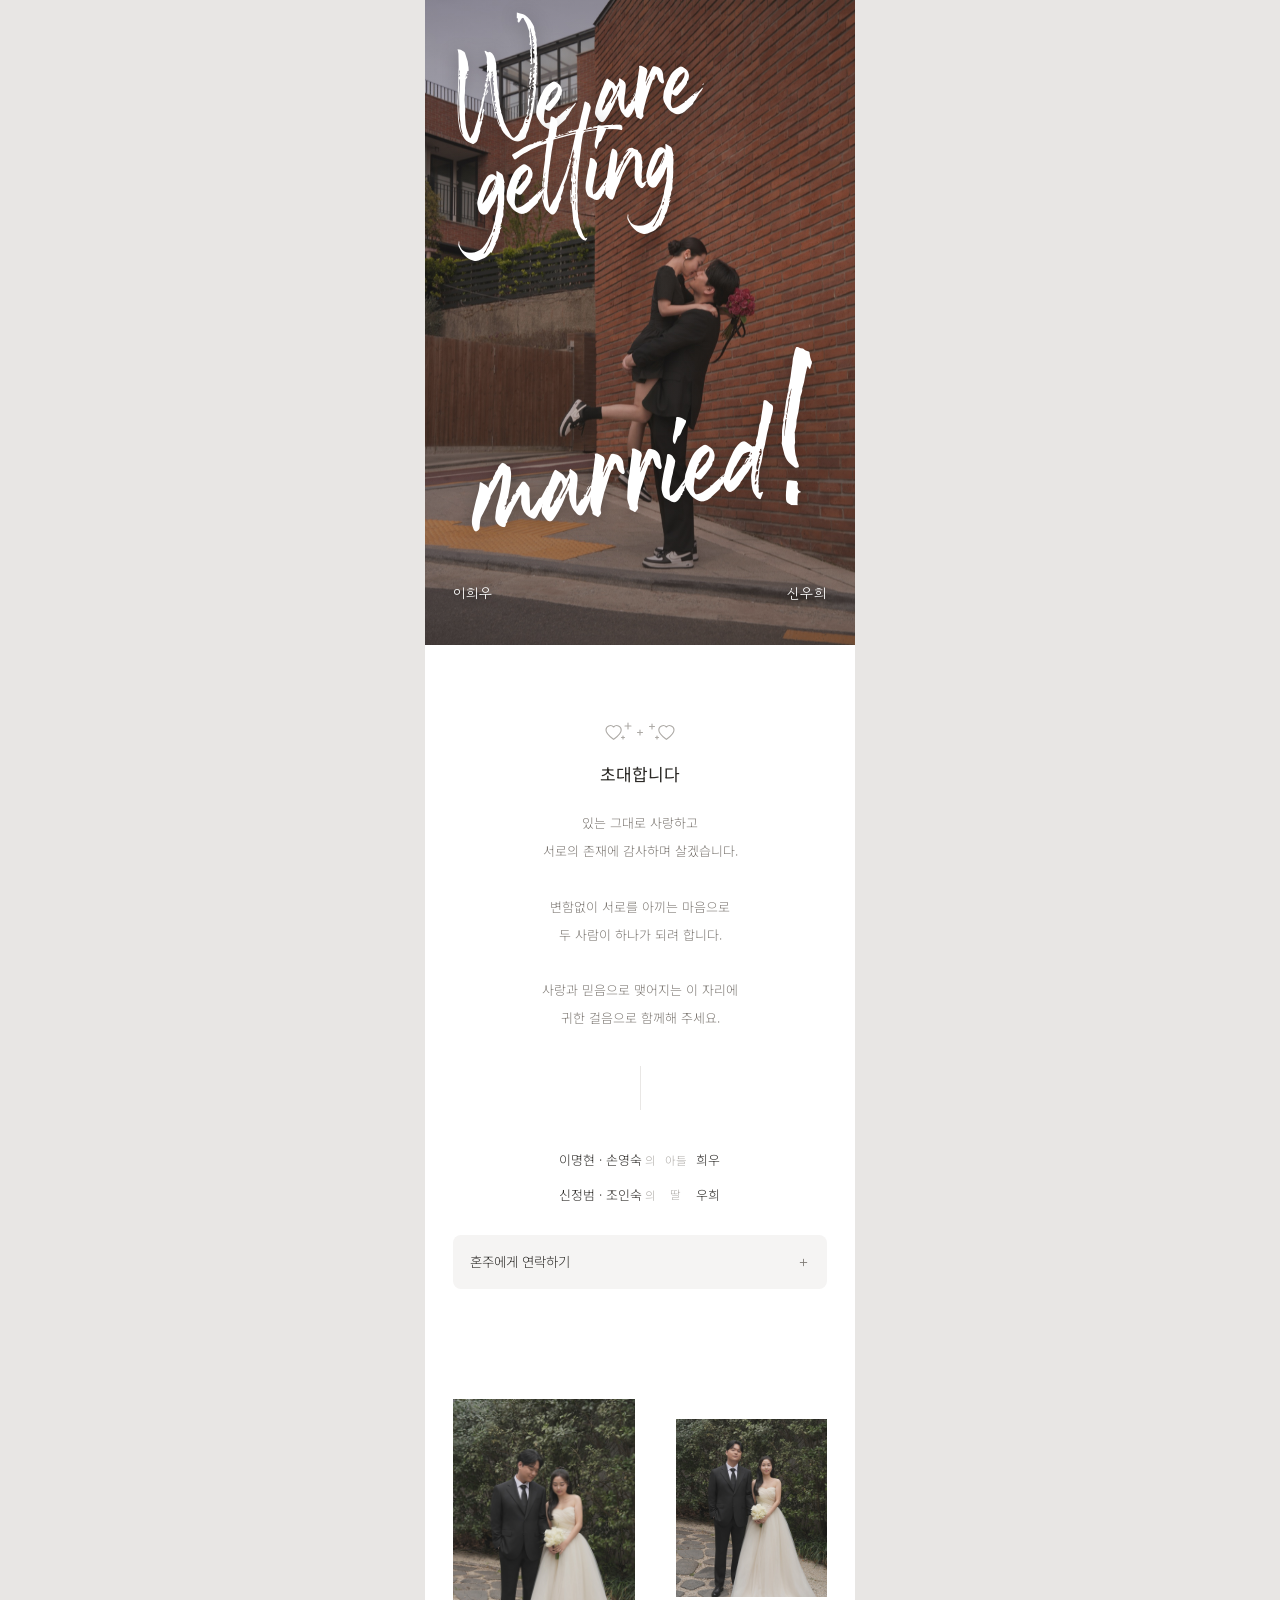
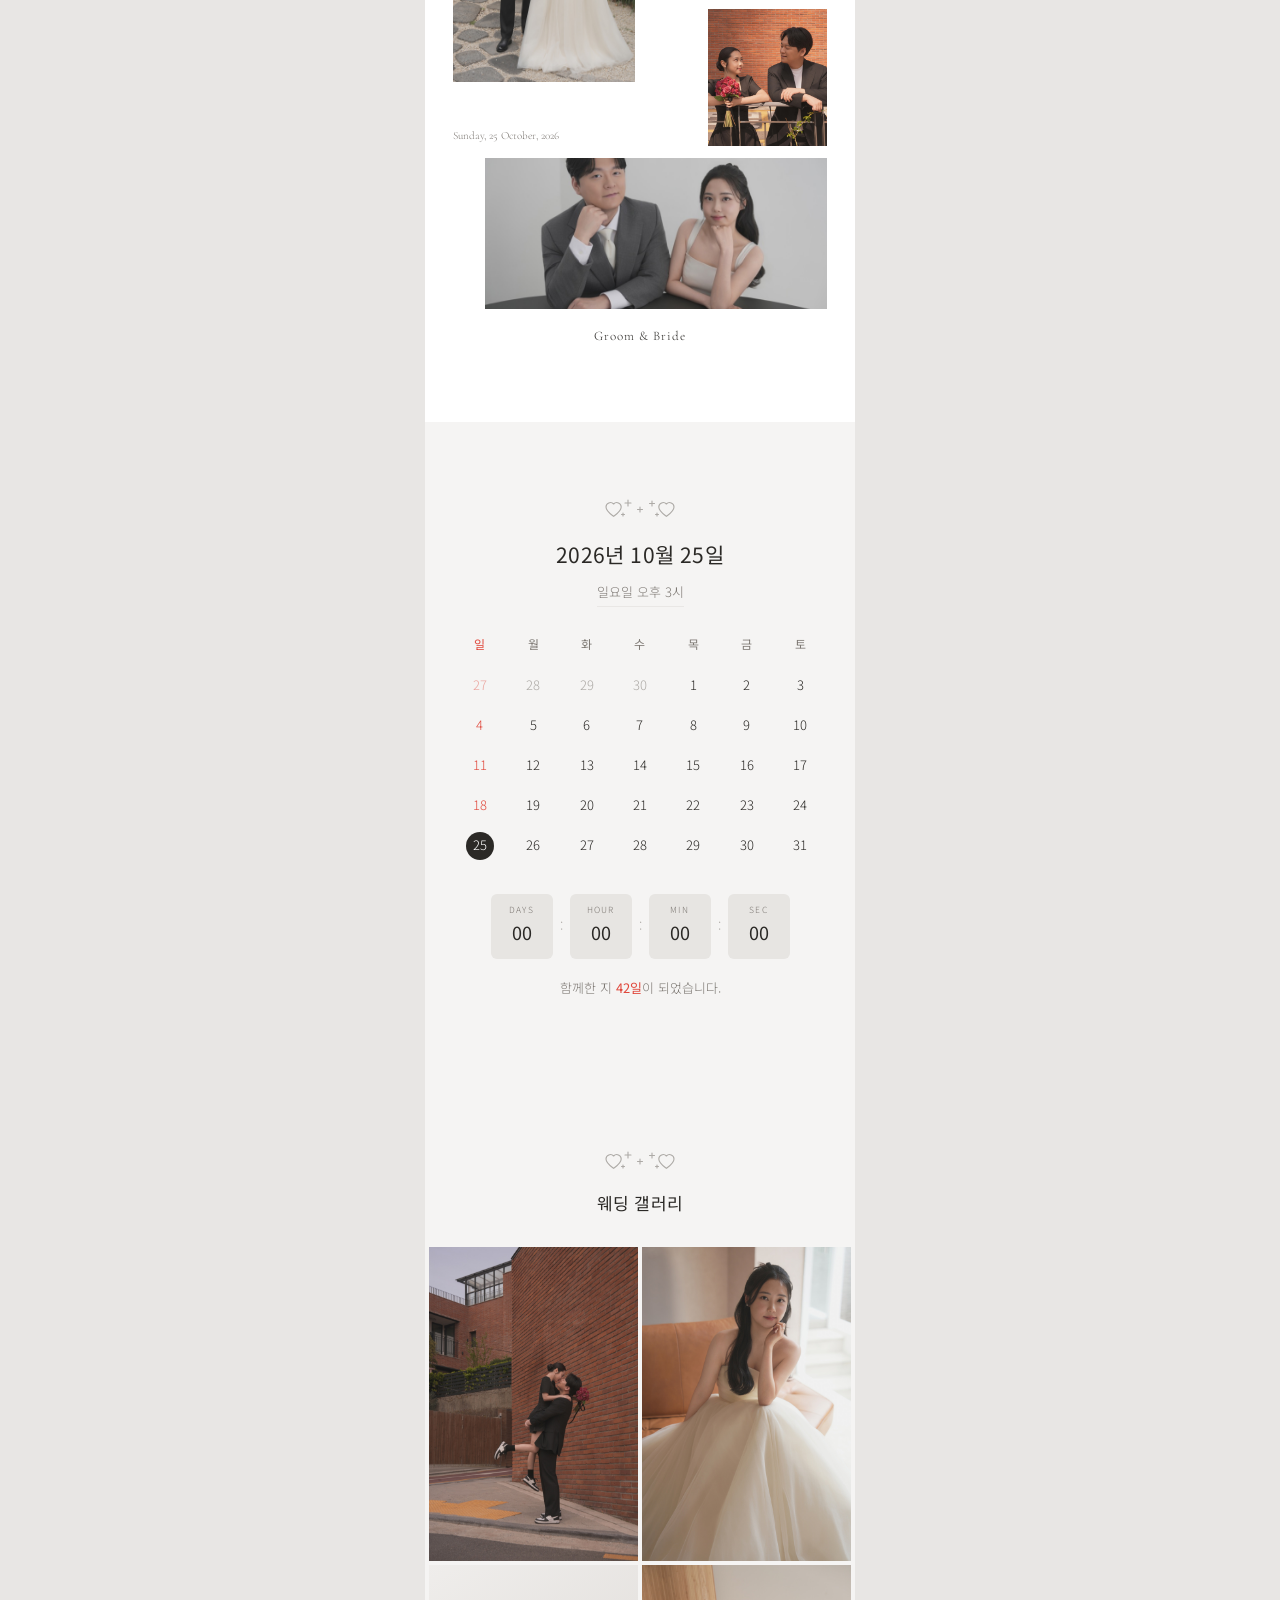
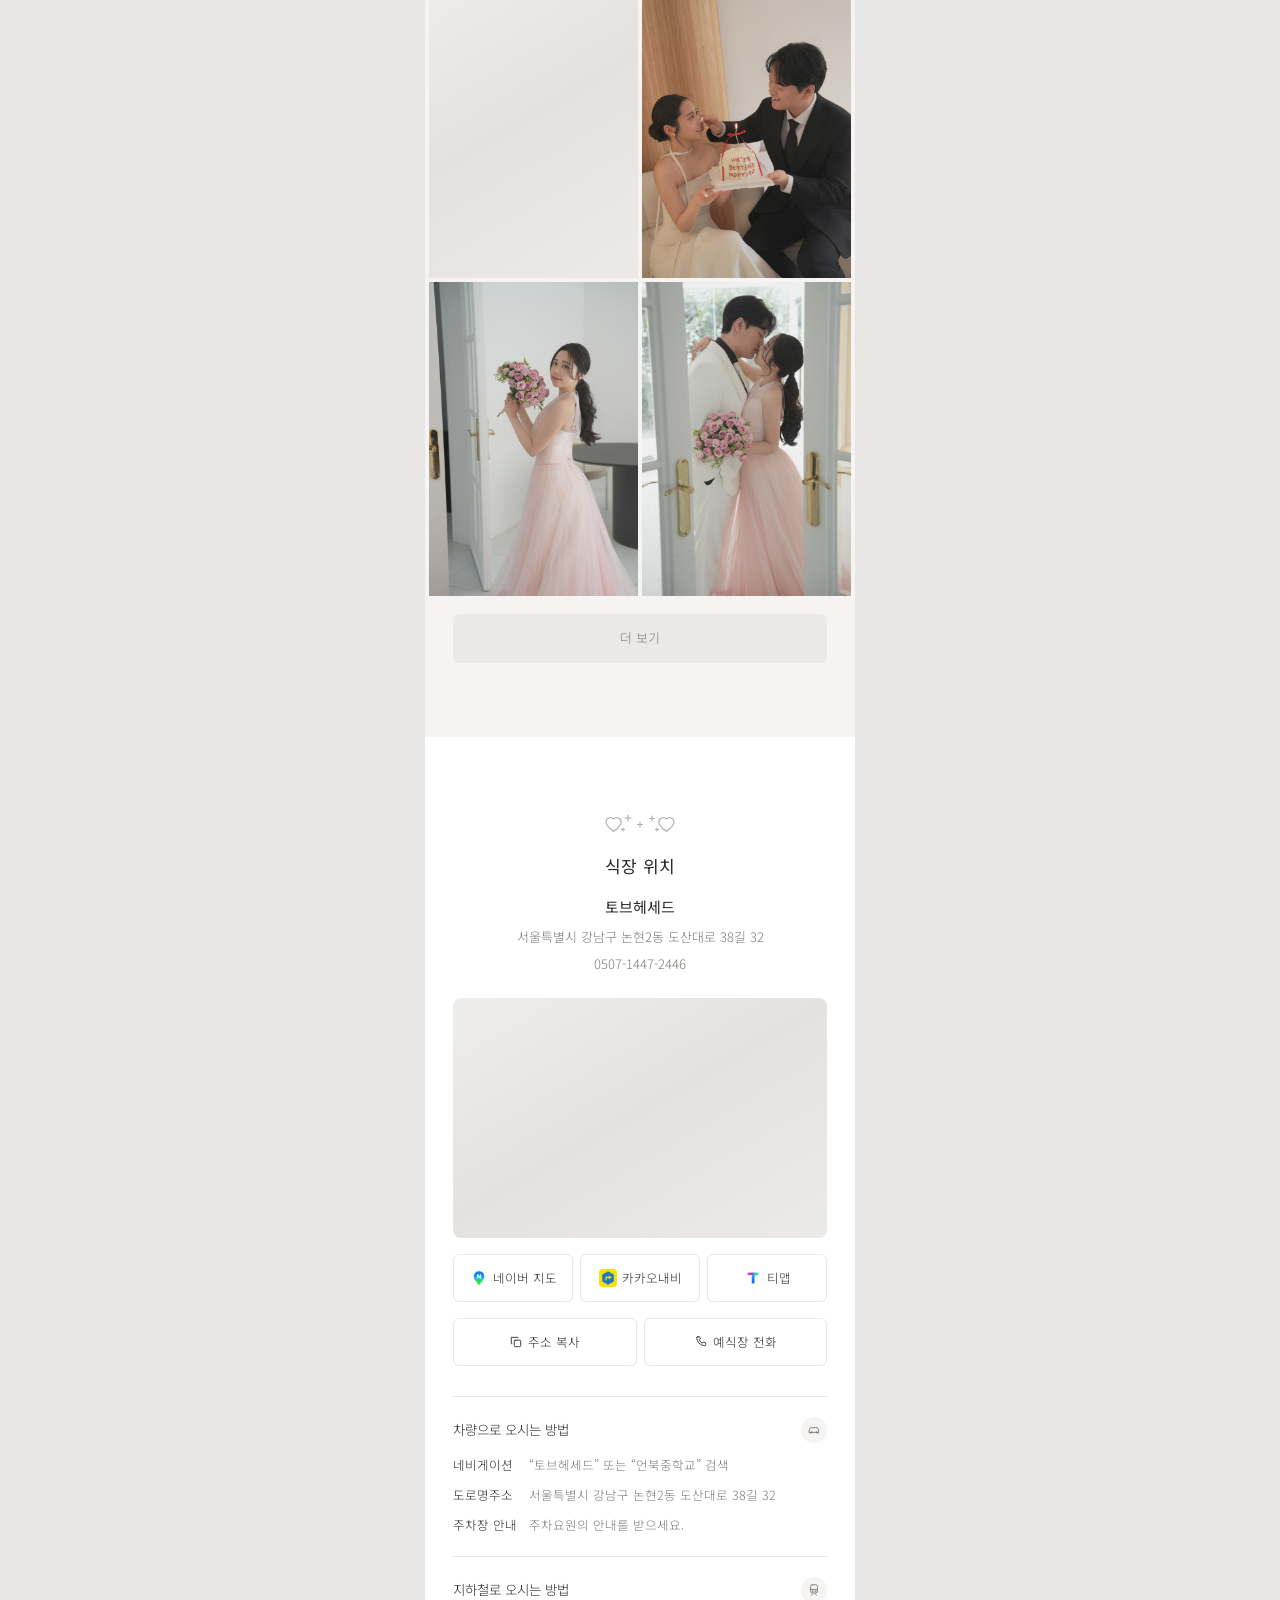
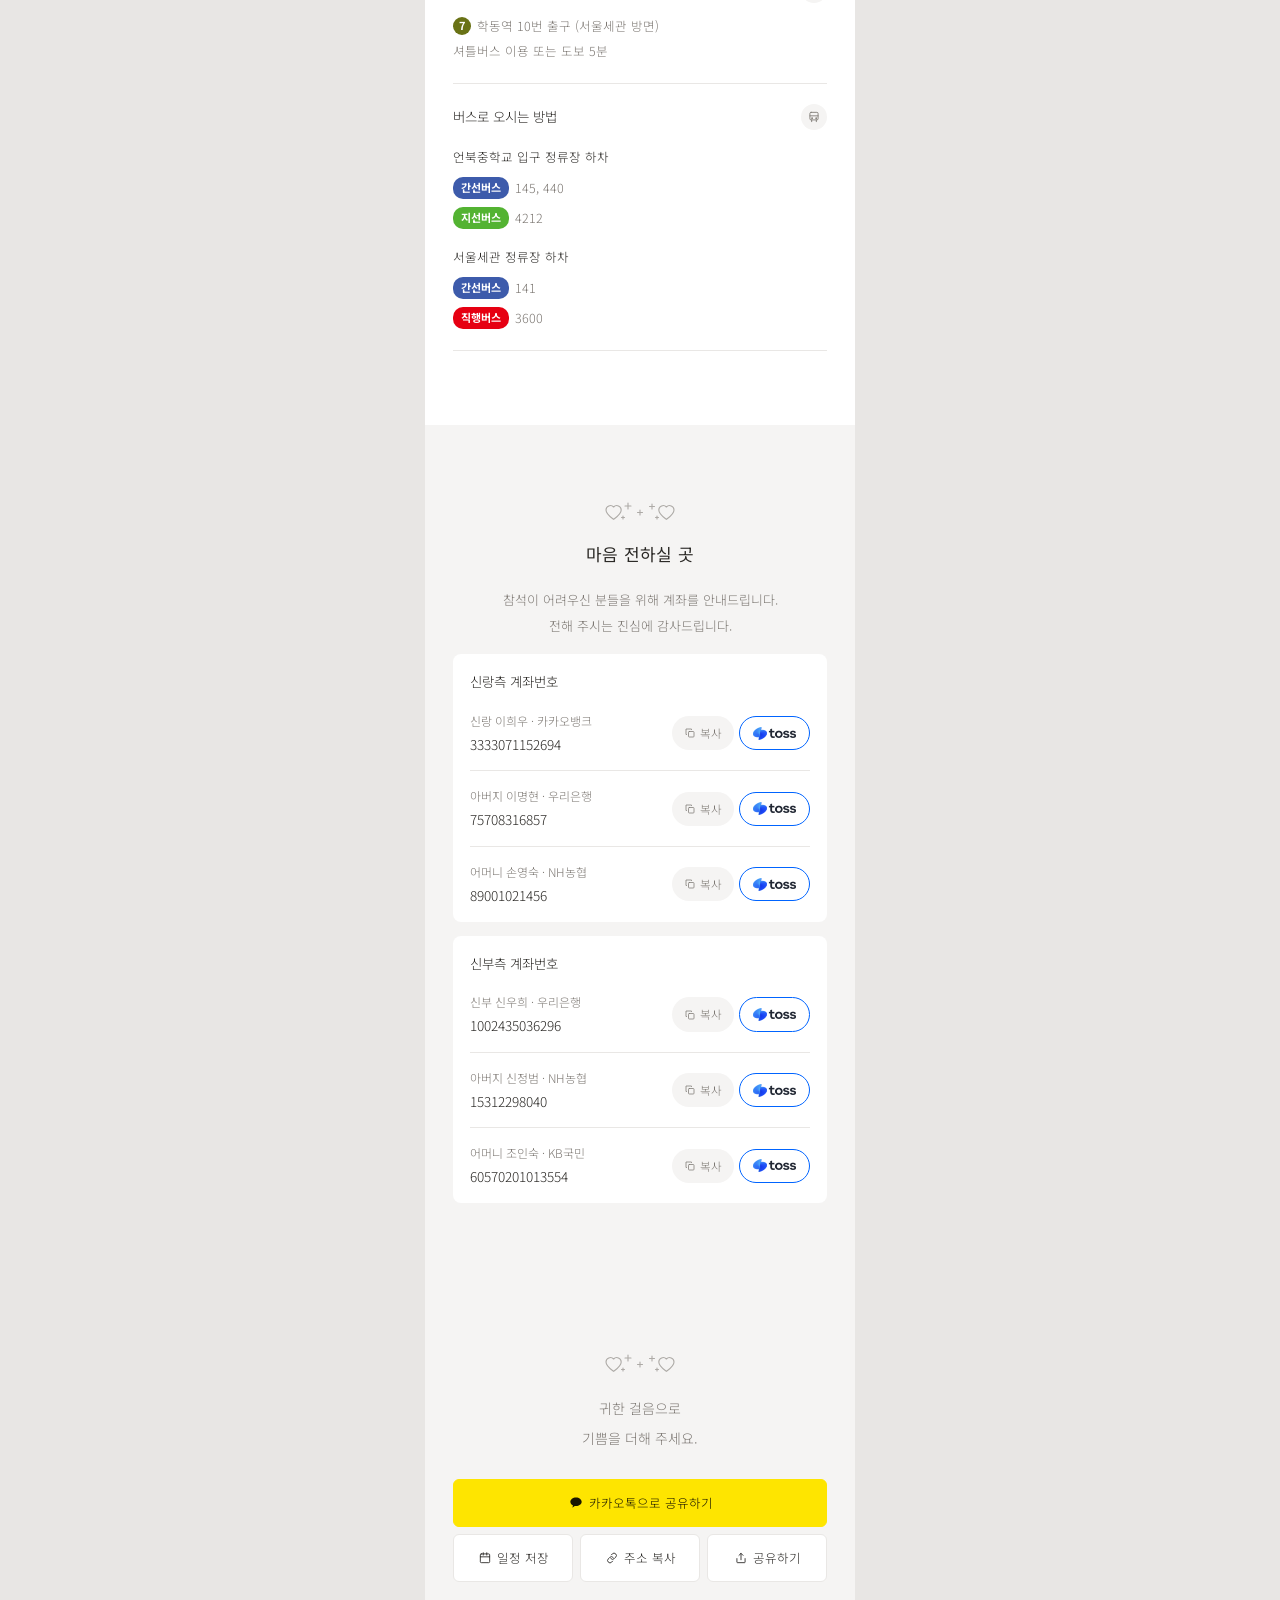
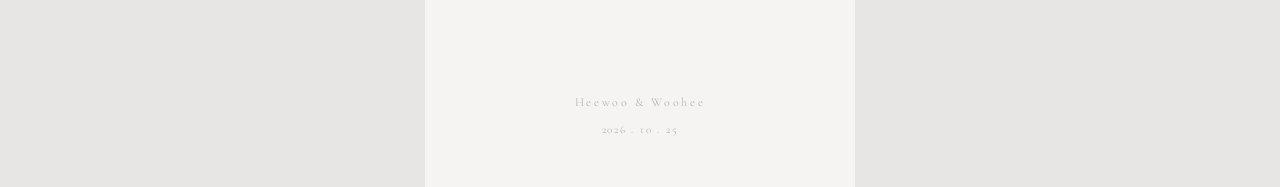
==== commit d22726a6: "사진을 쉽게 저장하지 못하도록 웹에서 이미지는 브라우저가 이미 받아서 그린 것이라 완전히 막을 수는 없습니다. 개발자도구나 주소를 직접 열면 언제든 얻을 수 있습니다. 여기서는 평" ====
--- a/wedding-invitation/index.old.html
+++ b/wedding-invitation/index.old.html
@@ -76,7 +76,7 @@
 <!-- 표지 손글씨는 첫 화면에서 바로 필요하므로 미리 받아 둡니다 -->
 <link rel="preload" href="assets/fonts/rockville-solid.woff2" as="font" type="font/woff2" crossorigin>
 
-<link rel="stylesheet" href="style.css?v=202608131425">
+<link rel="stylesheet" href="style.old.css?v=202608131940">
 
 </head>
 <body data-share-url="https://heewoo0419.github.io/wedding-invitation/index.old.html">
@@ -394,6 +394,6 @@
 
 <div class="toast" id="toast" role="status" aria-live="polite"></div>
 
-<script src="script.js?v=2" defer></script>
+<script src="script.js?v=3" defer></script>
 </body>
 </html>
--- a/wedding-invitation/style.old.css
+++ b/wedding-invitation/style.old.css
@@ -0,0 +1,802 @@
+/* 표지 손글씨 — Rockville Solid (Ardian Nuvianto, 2019)
+   임베딩 제한 없음(fsType 0). 원본 .otf(253KB)를 표지 문구에 필요한
+   기본 라틴(U+0020-007E)만 남겨 woff2 로 줄인 파일입니다(84KB).
+   다시 만들려면:
+     python3 -m fontTools.subset "assets/fonts/Rockville Solid.otf" \
+       --unicodes=U+0020-007E --layout-features='*' \
+       --flavor=woff2 --output-file=assets/fonts/rockville-solid.woff2   */
+@font-face{
+  font-family:"Rockville Solid";
+  src:url("assets/fonts/rockville-solid.woff2") format("woff2");
+  font-display:swap;
+}
+
+/* ============================================================
+   토큰
+   ============================================================ */
+:root{
+  --paper:#ffffff;
+  --mist:#f5f4f3;
+  --ink:#2b2926;
+  --ink-soft:#7d7873;
+  --ink-faint:#adaaa6;
+  --line:#e9e7e5;
+  --red:#e0483c;      /* 일요일 · D-day 숫자 */
+  --pop:#ffffff;      /* 표지 손글씨와 이름 — 사진 톤에 맞춰 바꾸셔도 됩니다 */
+
+  --ff:"Noto Sans KR", sans-serif;
+  --ff-en:"Cormorant Garamond", serif;
+  --ff-script:"Rockville Solid", cursive;
+  --ff-name:"Gowun Dodum", sans-serif;   /* 표지의 두 사람 이름 */
+
+  --w:430px;
+  --pad:28px;
+}
+
+*{box-sizing:border-box}
+html{-webkit-text-size-adjust:100%}
+body{
+  margin:0;
+  background:#e8e6e4;
+  color:var(--ink);
+  font-family:var(--ff);
+  font-weight:300;
+  line-height:1.75;
+  -webkit-font-smoothing:antialiased;
+}
+img{display:block;max-width:100%}
+button{font:inherit;color:inherit;background:none;border:0;cursor:pointer}
+a{color:inherit;text-decoration:none}
+/* 포커스 링을 쓰지 않습니다. 다시 켜려면 아래 한 줄을 되살리면 됩니다.
+   :focus-visible{outline:2px solid var(--ink);outline-offset:3px;border-radius:2px} */
+:focus-visible{outline:none}
+
+.frame{
+  max-width:var(--w);
+  margin:0 auto;
+  background:var(--paper);
+  overflow:hidden;
+}
+
+
+/* ── 사진 저장을 막습니다 (가능한 선까지) ─────────────────────
+   웹에서 이미지는 브라우저가 이미 받아서 그린 것이라 완전히 막을 수는 없습니다.
+   길게 누르기(iOS 의 "이미지 저장")·드래그로 끌어내기·선택 같은 평범한 경로만 닫습니다.
+   우클릭 메뉴는 script.js 에서 사진에만 막습니다(텍스트 복사는 그대로 둡니다). */
+.ph>img,
+.tile>img,
+.lb-slide img{
+  -webkit-touch-callout:none;
+  -webkit-user-drag:none;
+  user-select:none;
+  -webkit-user-select:none;
+}
+
+/* ── 섹션 공통 ───────────────────────────────────────── */
+.sec{
+  padding:74px var(--pad);
+  text-align:center;
+}
+.sec--mist{background:var(--mist)}
+.sec--flush{padding-left:0;padding-right:0}
+
+.title{
+  margin:14px 0 0;
+  font-size:17px;
+  font-weight:400;
+  letter-spacing:.01em;
+}
+.lead{
+  margin:18px 0 0;
+  font-size:13px;
+  line-height:2.05;
+  color:var(--ink-soft);
+}
+
+/* 하트 두 개와 반짝임 — 섹션 머리마다 반복되는 표식 */
+.orn{
+  display:block;
+  width:78px;
+  height:26px;
+  margin:0 auto;
+  stroke:var(--ink-faint);
+  stroke-width:1.1;
+  fill:none;
+  stroke-linecap:round;
+  stroke-linejoin:round;
+}
+
+/* ── 사진 자리 ─────────────────────────────────────────
+   assets/photos/ 아래에 같은 이름으로 넣으면 그대로 나옵니다.
+   파일이 없으면 img 가 스스로 사라지고 아래 질감만 남습니다. */
+.ph{
+  position:relative;
+  overflow:hidden;
+  background:linear-gradient(150deg,#efedeb 0%,#e4e1de 48%,#eceae7 100%);
+}
+.ph::after{
+  content:attr(data-label);
+  position:absolute;
+  left:0;right:0;bottom:12px;
+  text-align:center;
+  font-size:9px;
+  font-weight:300;
+  letter-spacing:.16em;
+  color:var(--ink-faint);
+}
+.ph>img{
+  position:absolute;
+  inset:0;
+  z-index:2;
+  width:100%;height:100%;
+  object-fit:cover;
+}
+
+/* ── 표지 ──────────────────────────────────────────── */
+/* 표지 비율은 메인 사진에 맞춰 둡니다. 사진을 바꾸면 이 값도 함께 맞추세요. */
+.cover{
+  position:relative;
+  aspect-ratio:2/3;
+  min-height:480px;
+  isolation:isolate;
+  container-type:inline-size;   /* 손글씨 크기를 표지 폭에 비례시키기 위해 */
+}
+.cover .ph{position:absolute;inset:0;z-index:-2}
+.cover .ph::after{bottom:auto;top:46%;color:#cbc7c3}
+.cover::before{
+  content:"";
+  position:absolute;inset:0;z-index:-1;
+  background:linear-gradient(
+    to bottom,
+    rgba(24,22,20,.26) 0%,
+    rgba(24,22,20,.04) 40%,
+    rgba(24,22,20,.34) 100%);
+}
+
+/* 손글씨는 사진 위를 대각선으로 흐릅니다 */
+.cover-script{
+  margin:0;
+  font-family:var(--ff-script);
+  color:var(--pop);
+  line-height:1;
+  text-shadow:0 2px 18px rgba(0,0,0,.28);
+}
+/* 크기·위치는 시안의 표지를 실측해서 맞췄습니다 (표지 폭·높이 대비 비율).
+   "We are getting" 블록 = 왼쪽 5.8% / 위 3.4% / 폭 63%
+   "married!"        = 왼쪽 7.9% / 위 58.6% / 폭 86.8%
+   cqw 는 표지 폭 기준 단위라 화면이 좁아져도 비율이 그대로 유지됩니다. */
+.cover-script span{position:absolute;display:block;white-space:nowrap;transform-origin:left center}
+.cover-script .l1{top:8.1%;left:7.2%;font-size:26.0cqw;transform:rotate(-7deg)}
+.cover-script .l2{top:20.5%;left:5.9%;font-size:27.0cqw;transform:rotate(-9deg)}
+.cover-script .l3{top:66.3%;left:9.9%;font-size:30.8cqw;transform:rotate(-8deg)}
+
+.cover-names{
+  position:absolute;
+  left:var(--pad);right:var(--pad);bottom:26px;
+  display:flex;
+  justify-content:space-between;
+  font-family:var(--ff-name);
+  font-size:14px;
+  letter-spacing:.08em;
+  color:var(--pop);
+  text-shadow:0 1px 12px rgba(0,0,0,.42);
+}
+
+/* ── 인사말 ────────────────────────────────────────── */
+.greet-body{
+  margin:20px 0 0;
+  font-size:13px;
+  line-height:2.15;
+  color:var(--ink-soft);
+}
+.divider{
+  width:1px;
+  height:44px;
+  margin:34px auto;
+  background:var(--line);
+}
+/* 혼주 표기 — 3열 격자.
+   "…손영숙의" 까지가 한 열이라 조사 '의' 가 세로로 떨어지고,
+   '아들'·'딸' 은 별도 열에서 같은 폭으로 가운데 정렬됩니다. */
+.parents{
+  display:inline-grid;
+  grid-template-columns:auto auto auto;
+  align-items:center;      /* 글자 크기가 달라도 한 줄 안에서 세로 가운데로 */
+  column-gap:9px;
+  row-gap:6px;
+  font-size:13px;
+  line-height:2.2;
+}
+.parents .fam{text-align:right}
+.parents .fam i{
+  font-style:normal;
+  margin-left:3px;
+  color:var(--ink-faint);
+  font-size:11.5px;
+}
+.parents .rel{
+  text-align:center;
+  color:var(--ink-faint);
+  font-size:11.5px;
+}
+.parents .who{text-align:left;letter-spacing:.04em}
+.pill{
+  display:inline-flex;
+  align-items:center;
+  gap:6px;
+  margin:30px 0 0;
+  padding:12px 28px;
+  border-radius:26px;
+  background:var(--mist);
+  font-size:13px;
+  color:var(--ink-soft);
+}
+.sec--mist .pill{background:#ebe9e7}
+.pill:hover{background:#eceae8}
+
+/* ── 사진 콜라주 ───────────────────────────────────── */
+.collage{
+  display:grid;
+  grid-template-columns:repeat(12,1fr);
+  column-gap:9px;
+  row-gap:12px;
+  margin:36px 0 0;
+}
+.c-a{grid-column:1/7;grid-row:1/3;aspect-ratio:144/223}
+.c-b{grid-column:8/13;grid-row:1;aspect-ratio:95/112;margin-top:20px}
+.c-c{grid-column:9/13;grid-row:2;aspect-ratio:97/112;align-self:end}
+.c-d{grid-column:2/13;grid-row:3;aspect-ratio:248/110}
+.collage-cap{
+  grid-column:1/8;
+  grid-row:2;
+  align-self:end;
+  margin:0;
+  font-family:var(--ff-en);
+  font-size:11px;
+  text-align:left;
+  color:var(--ink-soft);
+}
+.collage-foot{
+  margin:16px 0 0;
+  font-family:var(--ff-en);
+  font-size:13px;
+  letter-spacing:.08em;
+  color:var(--ink);
+}
+
+/* ── 날짜 ──────────────────────────────────────────── */
+.date-line{
+  margin:14px 0 0;
+  font-size:21px;
+  font-weight:400;
+  letter-spacing:.01em;
+}
+.date-line b{font-weight:400;margin-left:6px}
+.date-sub{
+  display:inline-block;
+  margin:8px 0 0;
+  padding-bottom:2px;
+  border-bottom:1px solid var(--line);
+  font-size:13px;
+  color:var(--ink-soft);
+}
+
+.cal{
+  width:100%;
+  margin:26px 0 0;
+  border-collapse:collapse;
+}
+.cal th{
+  padding:0 0 12px;
+  font-size:12px;
+  font-weight:400;
+  color:var(--ink-soft);
+}
+.cal th.sun,.cal td.sun{color:var(--red)}
+.cal td{
+  padding:6px 0;
+  font-size:13px;
+}
+.cal td.out{color:var(--ink-faint)}
+.cal td.out.sun{color:#eba49e}
+.cal td span{
+  display:inline-flex;
+  align-items:center;justify-content:center;
+  width:28px;height:28px;
+  border-radius:50%;
+}
+.cal td.mark span{
+  background:var(--ink);
+  color:#fff;
+}
+
+.count{
+  display:flex;
+  align-items:center;
+  justify-content:center;
+  gap:7px;
+  margin:28px 0 0;
+}
+.count-cell{
+  flex:1;
+  max-width:62px;
+  padding:8px 0 10px;
+  border-radius:6px;
+  background:#ebe9e7;
+}
+.sec--mist .count-cell{background:#e7e5e2}
+.count-key{
+  display:block;
+  font-size:8.5px;
+  letter-spacing:.12em;
+  color:var(--ink-soft);
+}
+.count-val{
+  display:block;
+  margin-top:1px;
+  font-size:18px;
+  font-weight:400;
+  font-variant-numeric:tabular-nums;
+}
+.count-sep{color:var(--ink-faint);font-size:13px}
+.dday{
+  margin:18px 0 0;
+  font-size:13px;
+  color:var(--ink-soft);
+}
+.dday b{font-weight:400;color:var(--red)}
+
+/* ── 갤러리 ────────────────────────────────────────── */
+/* 2열 격자.
+   매스너리(columns)는 장수가 아니라 높이를 맞추는 방식이라
+   좌우 사진 수가 어긋납니다. 이 갤러리는 세로 사진이 모두
+   1280x1920 = 정확히 2:3 이라, 격자로 두면 잘리지도 않고
+   좌우가 항상 같은 수로 떨어집니다. */
+.grid{
+  display:grid;
+  grid-template-columns:1fr 1fr;
+  gap:4px;
+  margin:30px 0 0;
+  padding:0 4px;
+}
+.tile{
+  display:block;
+  width:100%;
+  aspect-ratio:2/3;
+  padding:0;
+  line-height:0;
+  overflow:hidden;
+  background:linear-gradient(150deg,#efedeb 0%,#e4e1de 48%,#eceae7 100%);
+}
+.tile>img{
+  position:static;
+  width:100%;
+  height:100%;
+  object-fit:cover;
+}
+/* 가로 사진은 한 줄을 다 씁니다 — 세로 칸에 억지로 넣으면 심하게 잘립니다 */
+.tile.is-wide{
+  grid-column:1 / -1;
+  aspect-ratio:3/2;
+}
+.tile.is-hidden{display:none}
+/* 사진 파일이 없을 때만 자리를 대신 잡아 줍니다 */
+.tile.is-empty{aspect-ratio:2/3}
+.more{
+  width:calc(100% - var(--pad) * 2);
+  margin:18px var(--pad) 0;
+  padding:13px 0;
+  border-radius:6px;
+  background:var(--mist);
+  font-size:13px;
+  color:var(--ink-soft);
+}
+.sec--mist .more{background:#ebe9e7}
+
+
+/* ── 오시는 길 ─────────────────────────────────────── */
+.venue{
+  margin:14px 0 0;
+  font-size:15px;
+  font-weight:400;
+}
+.venue-sub{
+  margin:5px 0 0;
+  font-size:13px;
+  color:var(--ink-soft);
+}
+.map{
+  width:100%;
+  height:240px;
+  margin:22px 0 0;
+  border-radius:8px;
+  background:linear-gradient(150deg,#efedeb 0%,#e4e1de 48%,#eceae7 100%);
+}
+.map.loaded{background:none}
+.btn-row{
+  display:flex;
+  gap:7px;
+  margin:16px 0 0;
+}
+.btn{
+  flex:1;
+  display:inline-flex;
+  align-items:center;
+  justify-content:center;
+  gap:5px;
+  padding:12px 6px;
+  border:1px solid var(--line);
+  border-radius:6px;
+  background:var(--paper);
+  font-size:12.5px;
+  white-space:nowrap;
+}
+.sec--mist .btn{background:var(--paper)}
+.btn:hover{background:var(--mist)}
+.btn .ico{width:14px;height:14px;flex:none}
+/* 지도·내비 아이콘 — App Store 앱 아이콘을 그대로 씁니다.
+   흰 배경 아이콘(네이버·티맵)이 흰 버튼에 묻히지 않게 아주 옅은 테두리를 둡니다. */
+.btn .btn-ico{
+  width:18px;height:18px;flex:none;   /* 앱 아이콘은 자체 여백이 있어 조금 크게 잡습니다 */
+  border-radius:4px;
+  object-fit:cover;
+  box-shadow:inset 0 0 0 1px rgba(0,0,0,.07);
+}
+
+.ico{
+  width:16px;height:16px;
+  fill:none;
+  stroke:currentColor;
+  stroke-width:1.5;
+  stroke-linecap:round;
+  stroke-linejoin:round;
+}
+
+/* 교통 안내 — 제목 옆 배지, 그 아래 본문 */
+.info{margin:30px 0 0;text-align:left}
+.info-item{
+  padding:20px 0;
+  border-top:1px solid var(--line);
+}
+.info-item:last-child{border-bottom:1px solid var(--line)}
+.info-head{
+  display:flex;
+  align-items:center;
+  justify-content:space-between;
+  margin:0 0 10px;
+  font-size:13.5px;
+}
+.info-badge{
+  display:inline-flex;
+  align-items:center;justify-content:center;
+  width:26px;height:26px;
+  border-radius:50%;
+  background:var(--mist);
+  color:var(--ink-soft);
+}
+.sec--mist .info-badge{background:#ebe9e7}
+.info-badge .ico{width:14px;height:14px}
+.info-body{
+  margin:0;
+  font-size:12.5px;
+  line-height:2;
+  color:var(--ink-soft);
+}
+/* 배지가 붙는 한 줄짜리 안내는 flex 로 세로 가운데를 맞춥니다.
+   vertical-align 으로 보정하면 글꼴·크기가 바뀔 때마다 다시 어긋납니다. */
+.info-body--inline{
+  display:flex;
+  align-items:center;
+  gap:6px;
+}
+/* 호선 번호 — 노선색 원 안에 */
+.line-badge{
+  flex:none;
+  display:inline-flex;
+  align-items:center;
+  justify-content:center;
+  width:18px;
+  height:18px;
+  border-radius:50%;
+  background:#697215;
+  color:#fff;
+  font-size:11px;
+  font-weight:700;
+  line-height:1;
+}
+
+/* 차량 안내 — 라벨과 내용을 2열로 맞춥니다 */
+.drive{
+  display:grid;
+  grid-template-columns:auto 1fr;
+  column-gap:12px;
+  row-gap:7px;
+  margin:0;
+  font-size:12.5px;
+  line-height:1.85;
+  color:var(--ink-soft);
+}
+.drive dt{color:var(--ink);white-space:nowrap}
+.drive dd{margin:0}
+
+/* 정류장 이름 — 그 아래에 노선들이 붙습니다 */
+.stop{
+  margin:16px 0 7px;
+  font-size:12.5px;
+  color:var(--ink);
+}
+.stop:first-of-type{margin-top:2px}
+
+/* 버스 등급 — 서울시 노선색 (간선 파랑 · 지선 초록 · 직행 빨강) */
+.bus-tag{
+  flex:none;
+  display:inline-flex;
+  align-items:center;
+  justify-content:center;
+  min-width:56px;
+  padding:3px 8px;
+  border-radius:10px;
+  color:#fff;
+  font-size:11px;
+  font-weight:700;   /* body 가 300 이라 상속되면 색 위에서 흐리게 보입니다 */
+  line-height:1.45;
+}
+.bus-tag.is-trunk{background:#3d5bab}
+.bus-tag.is-branch{background:#53b332}
+.bus-tag.is-express{background:#e60012}
+
+.info-body--inline + .info-body--inline{margin-top:5px}
+
+/* ── 아코디언 ──────────────────────────────────────── */
+.acc{
+  margin:9px 0 0;
+  border-radius:8px;
+  background:var(--mist);
+  overflow:hidden;
+  text-align:left;
+}
+.sec--mist .acc{background:#ebe9e7}
+.acc-head{
+  display:flex;
+  align-items:center;
+  justify-content:space-between;
+  width:100%;
+  padding:15px 17px;
+  font-size:13.5px;
+}
+.acc-head .mark{
+  width:13px;height:13px;
+  flex:none;
+  fill:none;stroke:var(--ink-soft);stroke-width:1.6;stroke-linecap:round;
+  transition:transform .3s ease;
+}
+.acc.open .acc-head .mark{transform:rotate(45deg)}
+.acc-panel{
+  display:grid;
+  grid-template-rows:0fr;
+  transition:grid-template-rows .34s ease;
+}
+.acc.open .acc-panel{grid-template-rows:1fr}
+.acc-panel>div{overflow:hidden}
+.acc-inner{padding:0 17px 4px;background:var(--paper)}
+.sec--mist .acc-inner{background:var(--paper)}
+.acc-text{
+  margin:0;
+  padding:15px 0;
+  font-size:12.5px;
+  line-height:2;
+  color:var(--ink-soft);
+}
+
+/* 계좌 — 접지 않고 펼쳐 둡니다 */
+.acct-group{
+  margin:14px 0 0;
+  padding:0 17px;
+  border-radius:8px;
+  background:var(--paper);
+  text-align:left;
+}
+.acct-group-title{
+  margin:0;
+  padding:16px 0 2px;
+  font-size:13.5px;
+}
+
+.acct{
+  display:flex;
+  align-items:center;
+  justify-content:space-between;
+  gap:12px;
+  padding:14px 0;
+  border-bottom:1px solid var(--line);
+}
+.acct:last-child{border-bottom:0}
+.acct-who{
+  margin:0;
+  font-size:12px;
+  color:var(--ink-soft);
+}
+.acct-no{
+  margin:2px 0 0;
+  font-size:13.5px;
+}
+.acct-btns{
+  flex:none;
+  display:flex;
+  gap:5px;
+}
+.copy{
+  flex:none;
+  display:inline-flex;
+  align-items:center;
+  gap:4px;
+  padding:7px 12px;
+  border-radius:20px;
+  background:var(--mist);
+  font-size:11.5px;
+  color:var(--ink-soft);
+}
+.copy:hover{background:#eceae8}
+.copy .ico{width:12px;height:12px}
+
+/* 토스 송금 — 토스 앱이 깔린 기기에서만 열립니다.
+   없으면 계좌번호를 복사해 주고 안내합니다(스크립트 참고). */
+/* 로고에 이미 'toss' 가 들어 있어 버튼에는 글자를 따로 넣지 않습니다 */
+.toss{
+  flex:none;
+  display:inline-flex;
+  align-items:center;
+  justify-content:center;
+  padding:8px 13px;
+  border-radius:20px;
+  background:#fff;
+  border:1px solid #0064ff;
+}
+.toss:hover{background:#f2f7ff}
+.toss-logo{
+  display:block;
+  height:13px;
+  width:auto;
+}
+
+/* ── 맺음 ──────────────────────────────────────────── */
+.closing-word{
+  margin:16px 0 0;
+  font-size:14px;
+  line-height:2.15;
+  color:var(--ink-soft);
+}
+.share-row{
+  display:flex;
+  gap:7px;
+  margin:7px 0 0;
+}
+/* 카카오톡 공유 — 브랜드 색(노란 바탕에 검정 글자).
+   위쪽 .sec--mist .btn 과 특이성을 맞추려 클래스를 둘 겹칩니다. */
+.btn.btn--kakao{
+  width:100%;
+  margin:26px 0 0;
+  border-color:#fee500;
+  background:#fee500;
+  color:#191600;
+}
+.btn.btn--kakao:hover{background:#f5dd00;border-color:#f5dd00}
+.btn.btn--kakao .ico{width:16px;height:16px}
+.footer{
+  /* 홈 화면에서 실행하면 아래쪽 홈 인디케이터에 글자가 가리므로 그만큼 더 띄웁니다 */
+  padding:36px var(--pad) calc(48px + env(safe-area-inset-bottom));
+  text-align:center;
+  background:var(--mist);
+  font-family:var(--ff-en);
+  font-size:12px;
+  letter-spacing:.22em;
+  color:var(--ink-faint);
+}
+.footer span{
+  display:block;
+  margin-top:7px;
+  font-size:11px;
+  letter-spacing:.16em;
+}
+
+/* ── 라이트박스 ────────────────────────────────────── */
+.lightbox{
+  position:fixed;inset:0;z-index:80;
+  display:none;
+  align-items:center;justify-content:center;
+  background:rgba(18,17,16,.95);
+  /* manipulation 은 더블탭 확대만 끕니다. 핀치 확대는 그대로 씁니다. */
+  touch-action:manipulation;
+  -webkit-user-select:none;
+  user-select:none;
+}
+.lightbox.on{display:flex}
+
+/* 보이는 창은 한 장 크기로 잘라 두고, 그 안에서 트랙이 움직입니다 */
+.lb-view{
+  width:min(100vw - 40px, 430px);
+  height:min(78vh, 620px);
+  overflow:hidden;
+}
+.lb-track{
+  display:flex;
+  height:100%;
+  will-change:transform;
+}
+.lb-slide{
+  flex:0 0 100%;
+  margin:0;
+  height:100%;
+  background-size:cover;
+  background-position:center;
+}
+.lb-slide img{
+  width:100%;
+  height:100%;
+  object-fit:contain;
+}
+.lb-close,.lb-nav{
+  position:absolute;
+  display:inline-flex;
+  align-items:center;justify-content:center;
+  width:44px;height:44px;
+  color:rgba(255,255,255,.9);
+}
+.lb-close{top:14px;right:12px}
+.lb-prev{left:6px;top:50%;transform:translateY(-50%)}
+.lb-next{right:6px;top:50%;transform:translateY(-50%)}
+.lb-count{
+  position:absolute;
+  bottom:24px;left:0;right:0;
+  text-align:center;
+  font-family:var(--ff-en);
+  font-size:12px;
+  letter-spacing:.18em;
+  color:rgba(255,255,255,.72);
+}
+
+/* ── 토스트 ────────────────────────────────────────── */
+.toast{
+  position:fixed;
+  left:50%;bottom:32px;
+  z-index:90;
+  padding:11px 20px;
+  border-radius:24px;
+  background:rgba(28,26,24,.94);
+  color:#fff;
+  font-size:12.5px;
+  white-space:nowrap;
+  opacity:0;
+  transform:translate(-50%,10px);
+  pointer-events:none;
+  transition:opacity .25s ease, transform .25s ease;
+}
+.toast.on{opacity:1;transform:translate(-50%,0)}
+
+/* ── 스크롤 등장 ─────────────────────────────────────
+   섹션 자체를 페이드하면 배경색까지 같이 흐려지고, translateY 로 밀리는
+   동안 섹션 사이에 틈이 생겨 아래 흰색이 비칩니다. 스크롤하면 배경이
+   끊긴 것처럼 보이는 이유입니다.
+   그래서 섹션 배경은 그대로 두고 안쪽 내용만 움직입니다. */
+.reveal>*{
+  opacity:0;
+  transform:translateY(16px);
+  transition:opacity .9s ease, transform .9s ease;
+}
+.reveal.in>*{opacity:1;transform:none}
+
+/* 지도는 자리를 옮기면 타일 좌표가 어긋날 수 있어 페이드만 적용합니다 */
+.reveal>.map{transform:none}
+
+@media (prefers-reduced-motion: reduce){
+  .reveal>*{opacity:1;transform:none;transition:none}
+  *{transition-duration:.01ms !important}
+}
+
+@media (max-width:360px){
+  :root{--pad:20px}
+  .date-line{font-size:19px}
+  /* 지도·내비 버튼 3개가 한 줄에 들어가도록 여백을 줄입니다 */
+  .btn-row{gap:5px}
+  .btn{padding:12px 4px;font-size:12px}
+}
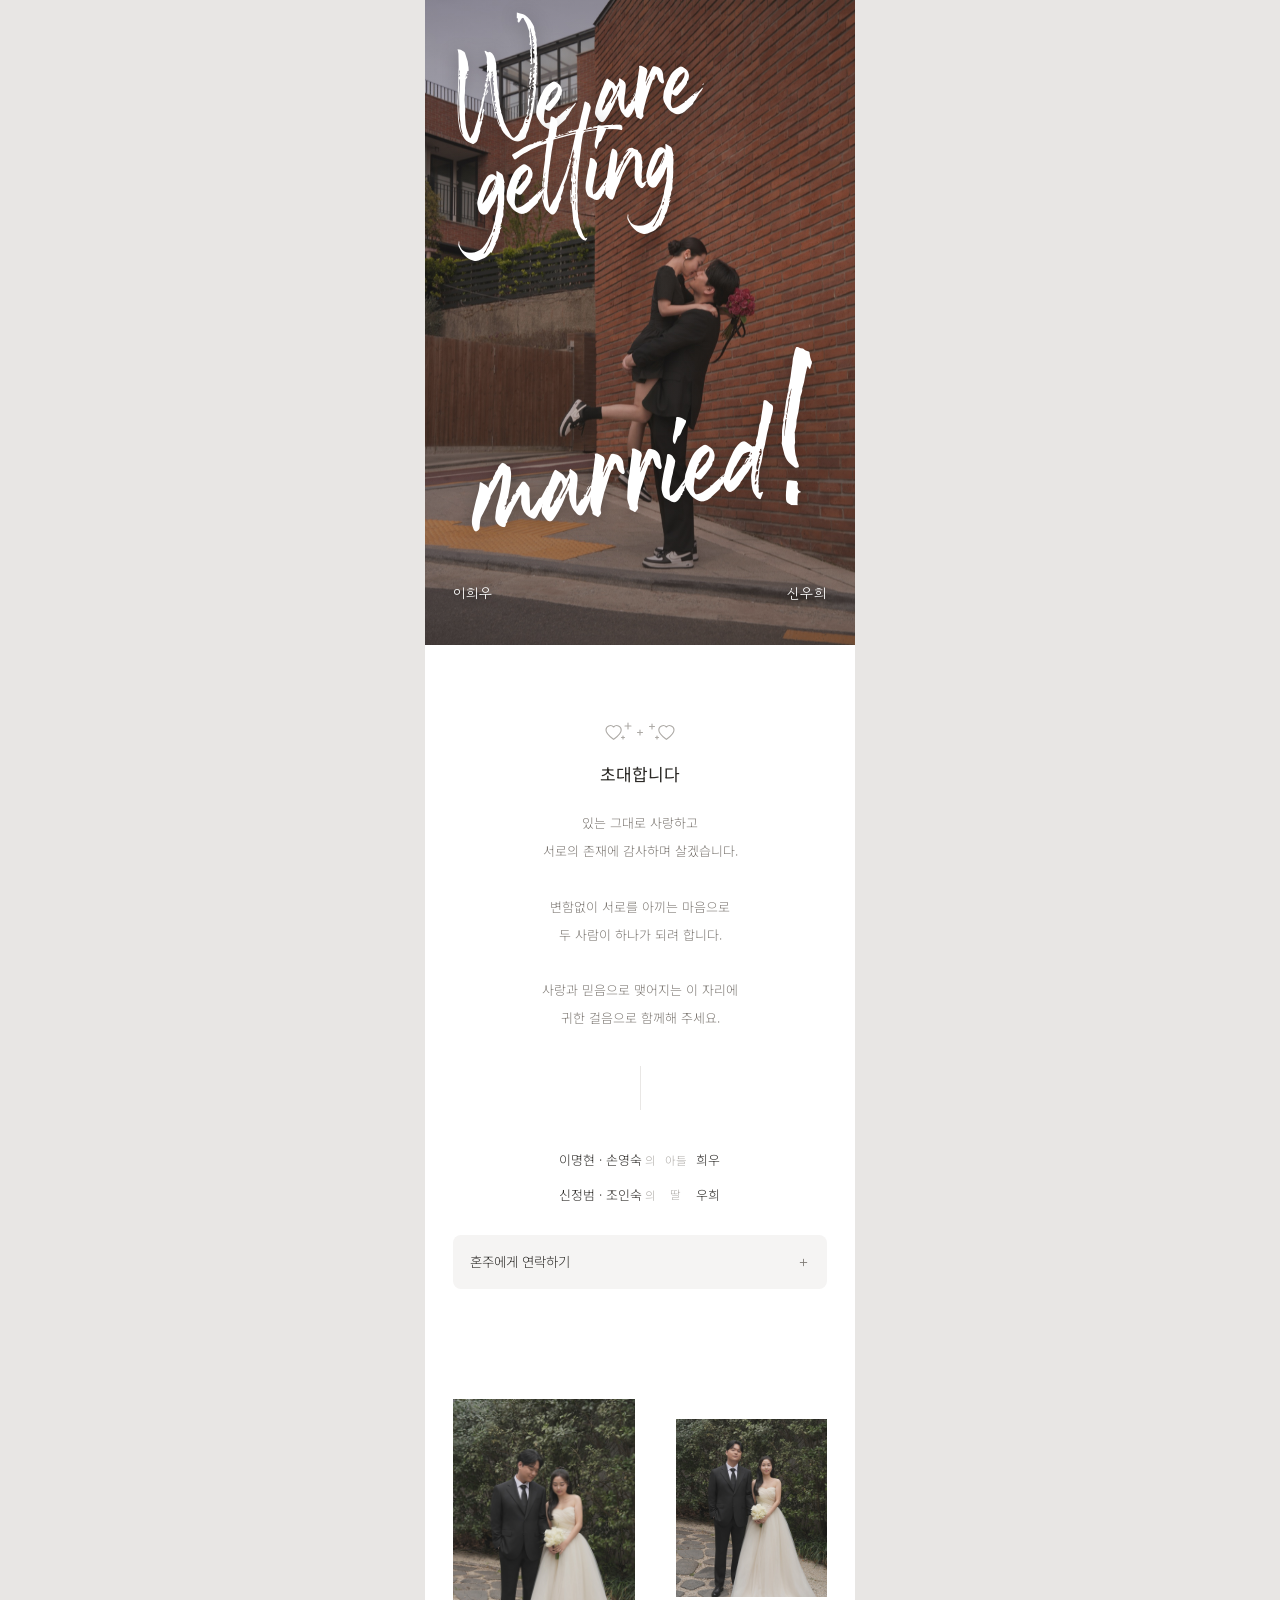
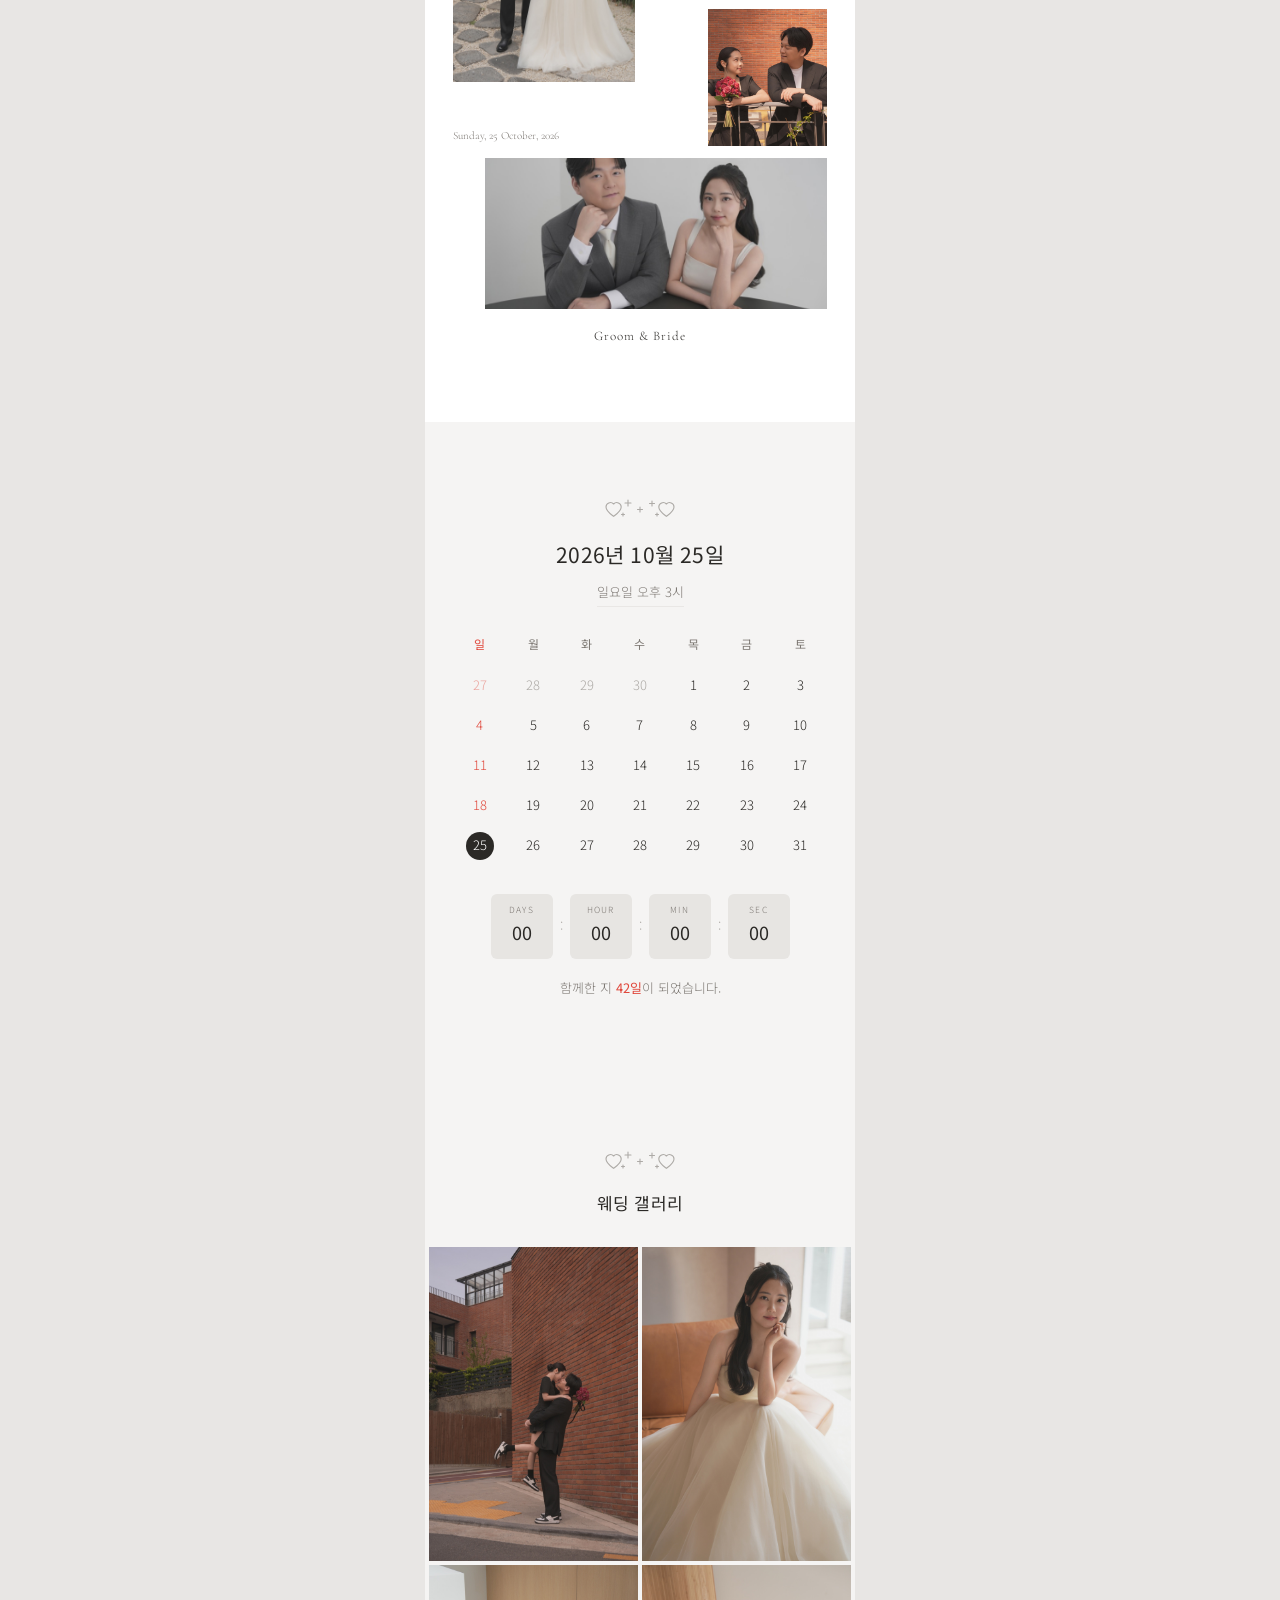
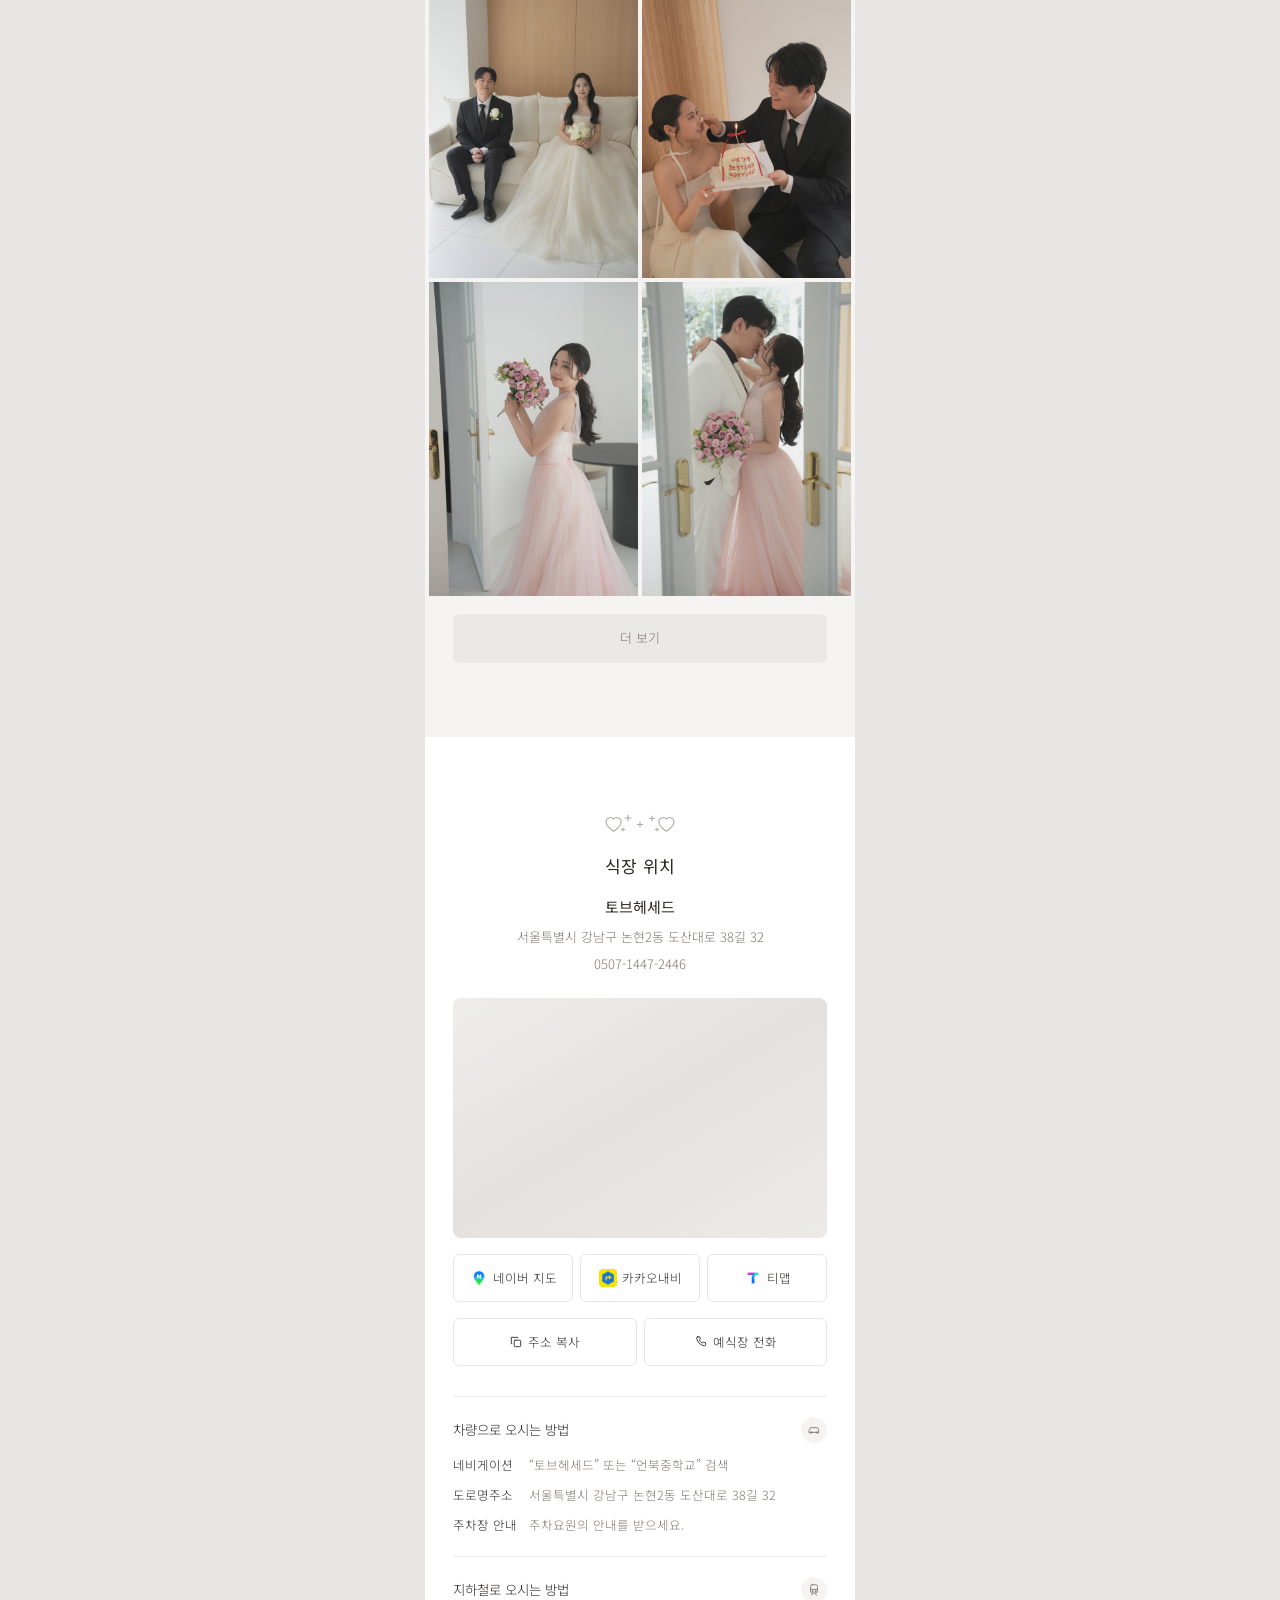
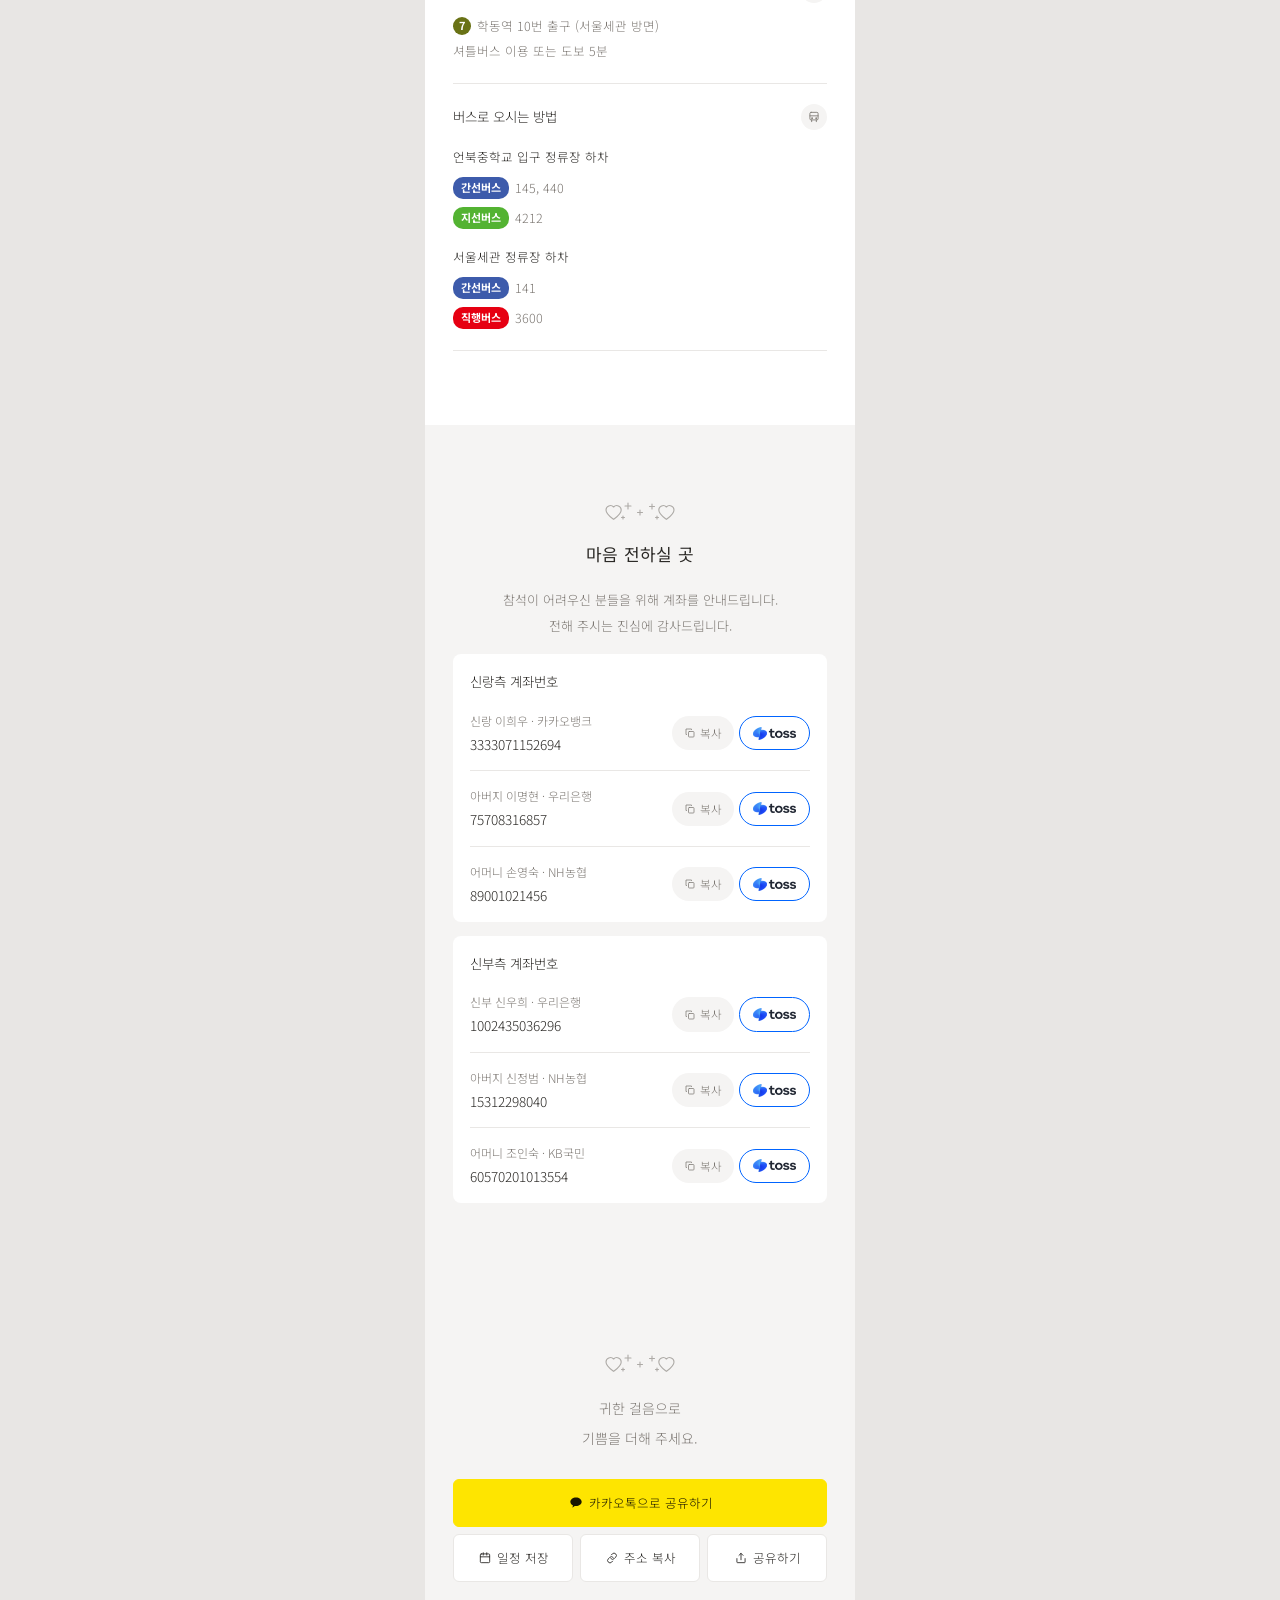
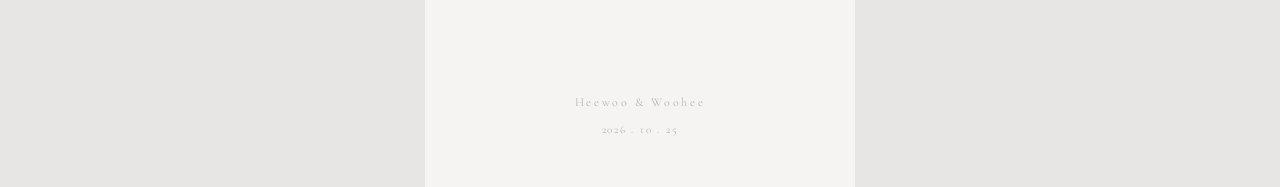
==== commit 99113bb7: "배포할 때마다 ?v= 를 자동으로 찍도록 style.css 를 고쳐도 ?v= 를 손으로 올리지 않으면 방문자는 받아 둔 옛 스타일을 계속 씁니다. 실제로 사진 저장 막기를 넣었을 " ====
--- a/wedding-invitation/index.old.html
+++ b/wedding-invitation/index.old.html
@@ -76,7 +76,7 @@
 <!-- 표지 손글씨는 첫 화면에서 바로 필요하므로 미리 받아 둡니다 -->
 <link rel="preload" href="assets/fonts/rockville-solid.woff2" as="font" type="font/woff2" crossorigin>
 
-<link rel="stylesheet" href="style.old.css?v=202608131940">
+<link rel="stylesheet" href="style.old.css?v=d5518a71">
 
 </head>
 <body data-share-url="https://heewoo0419.github.io/wedding-invitation/index.old.html">
@@ -394,6 +394,6 @@
 
 <div class="toast" id="toast" role="status" aria-live="polite"></div>
 
-<script src="script.js?v=3" defer></script>
+<script src="script.js?v=f63ee677" defer></script>
 </body>
 </html>
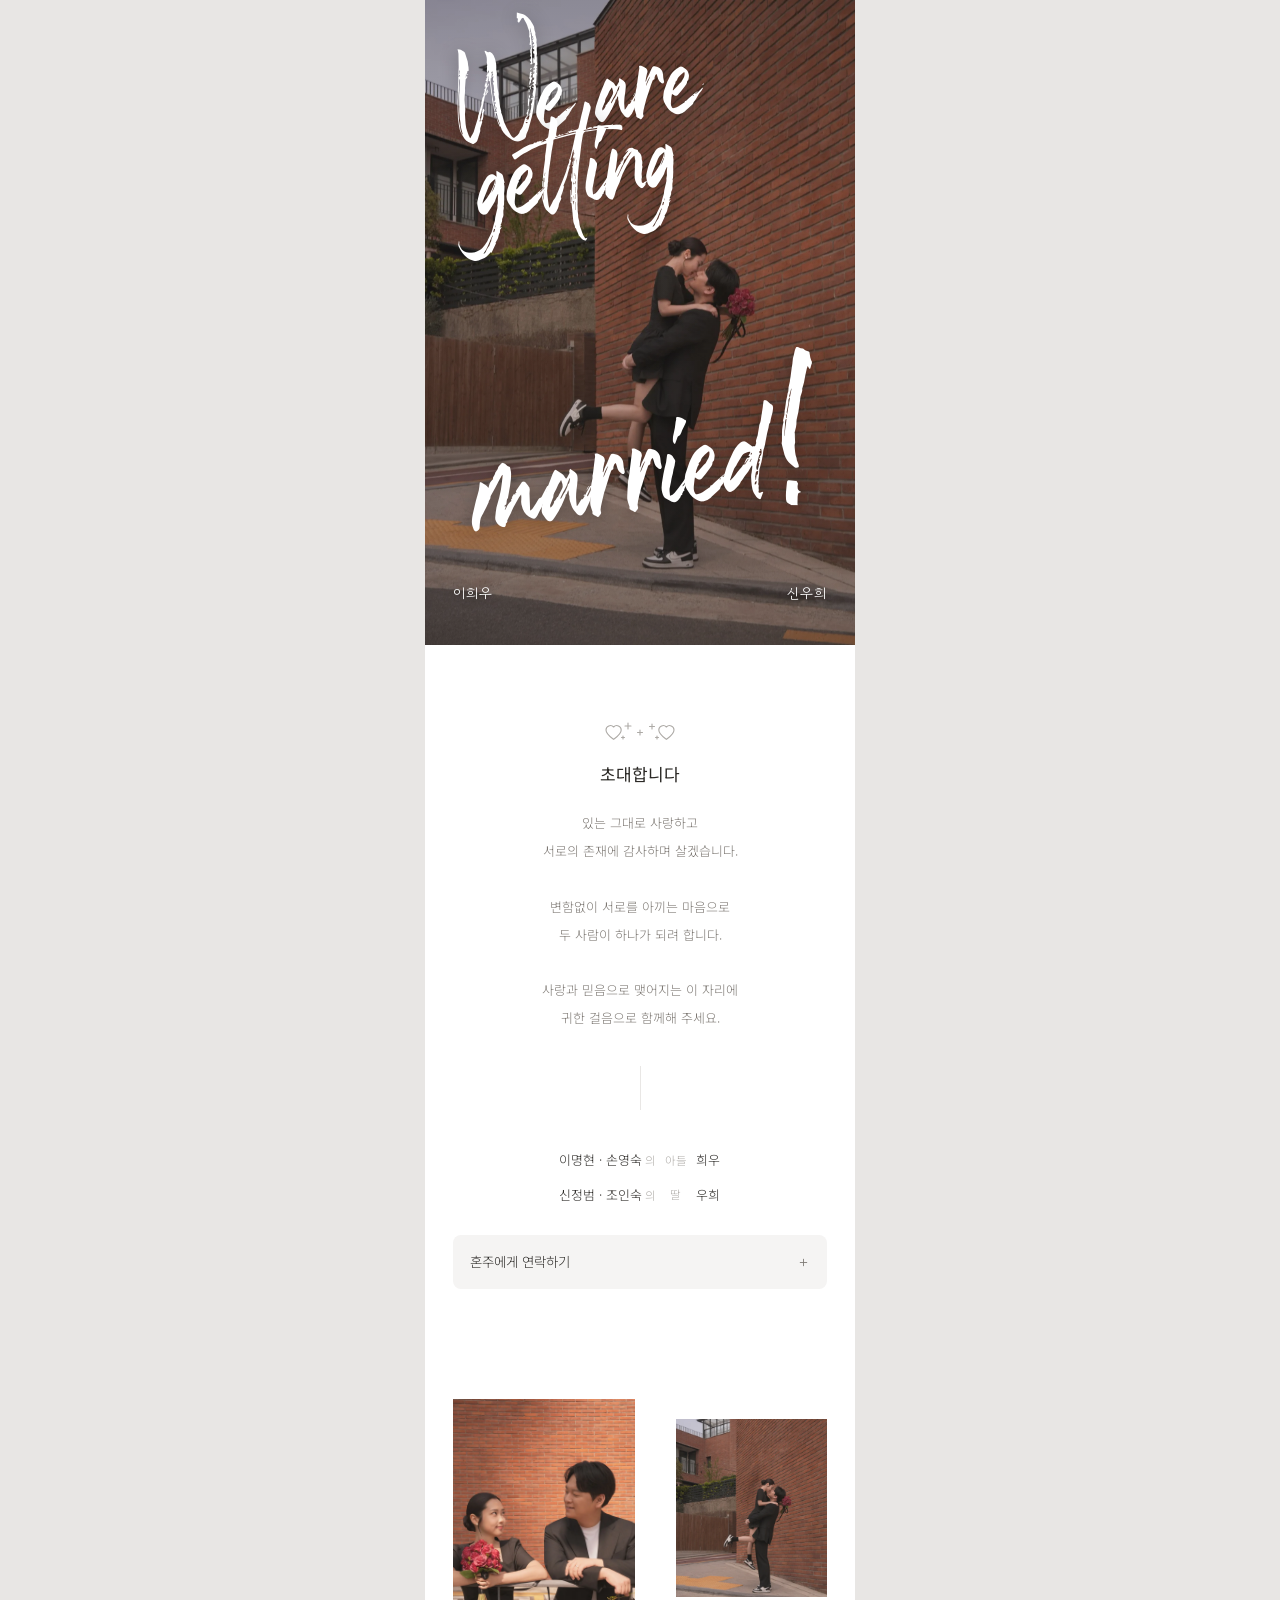
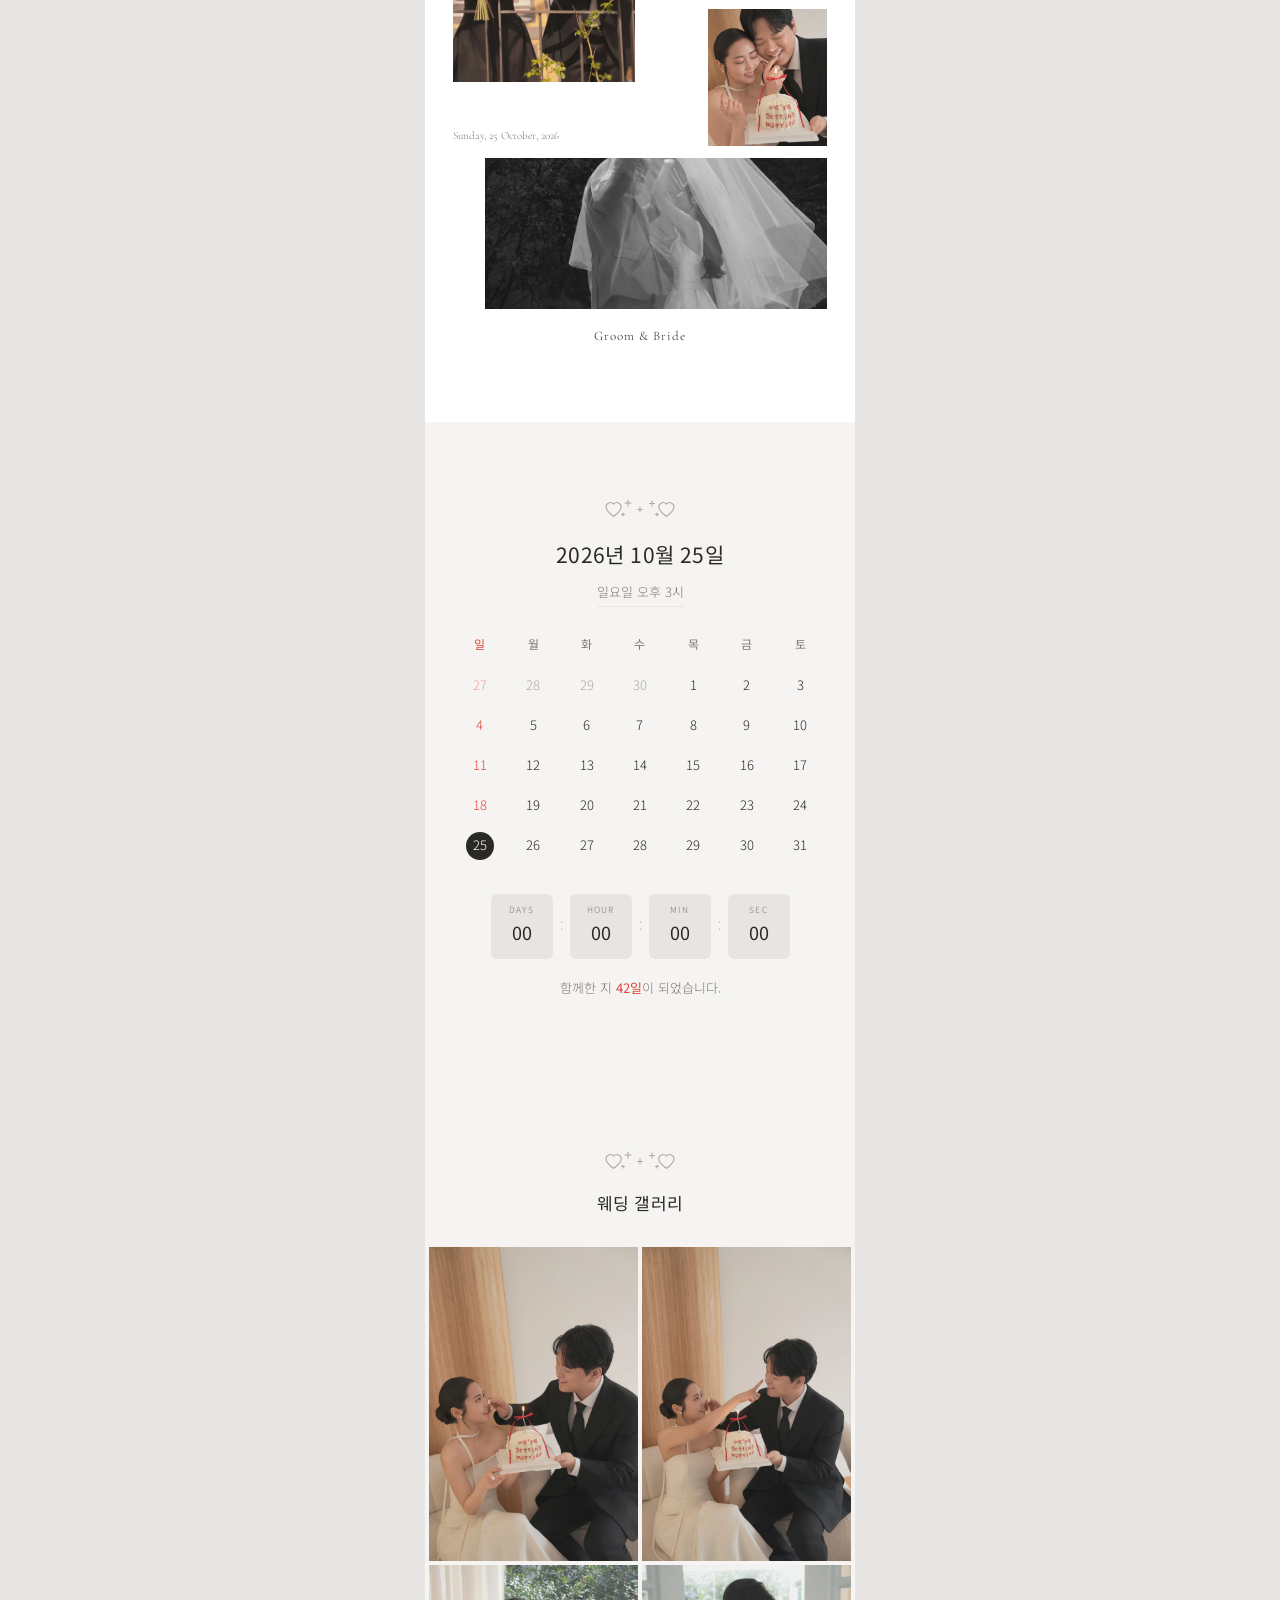
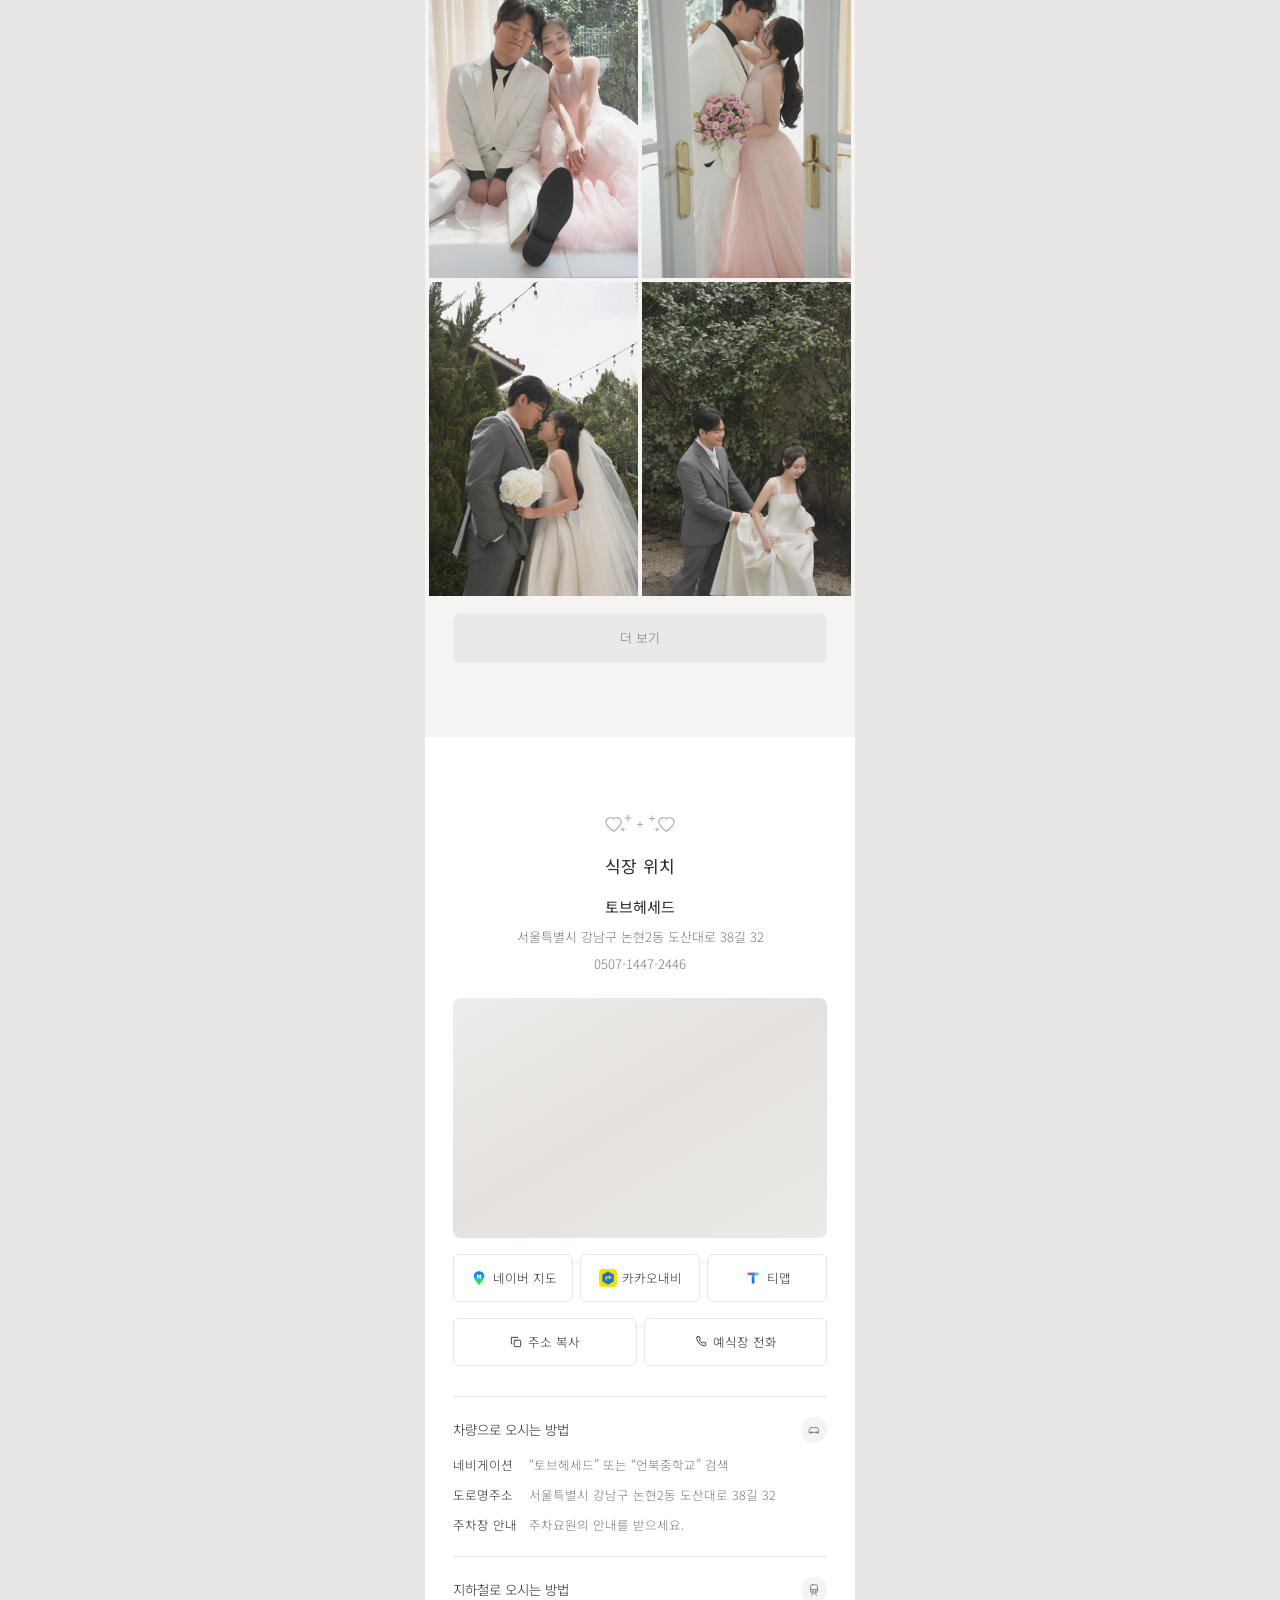
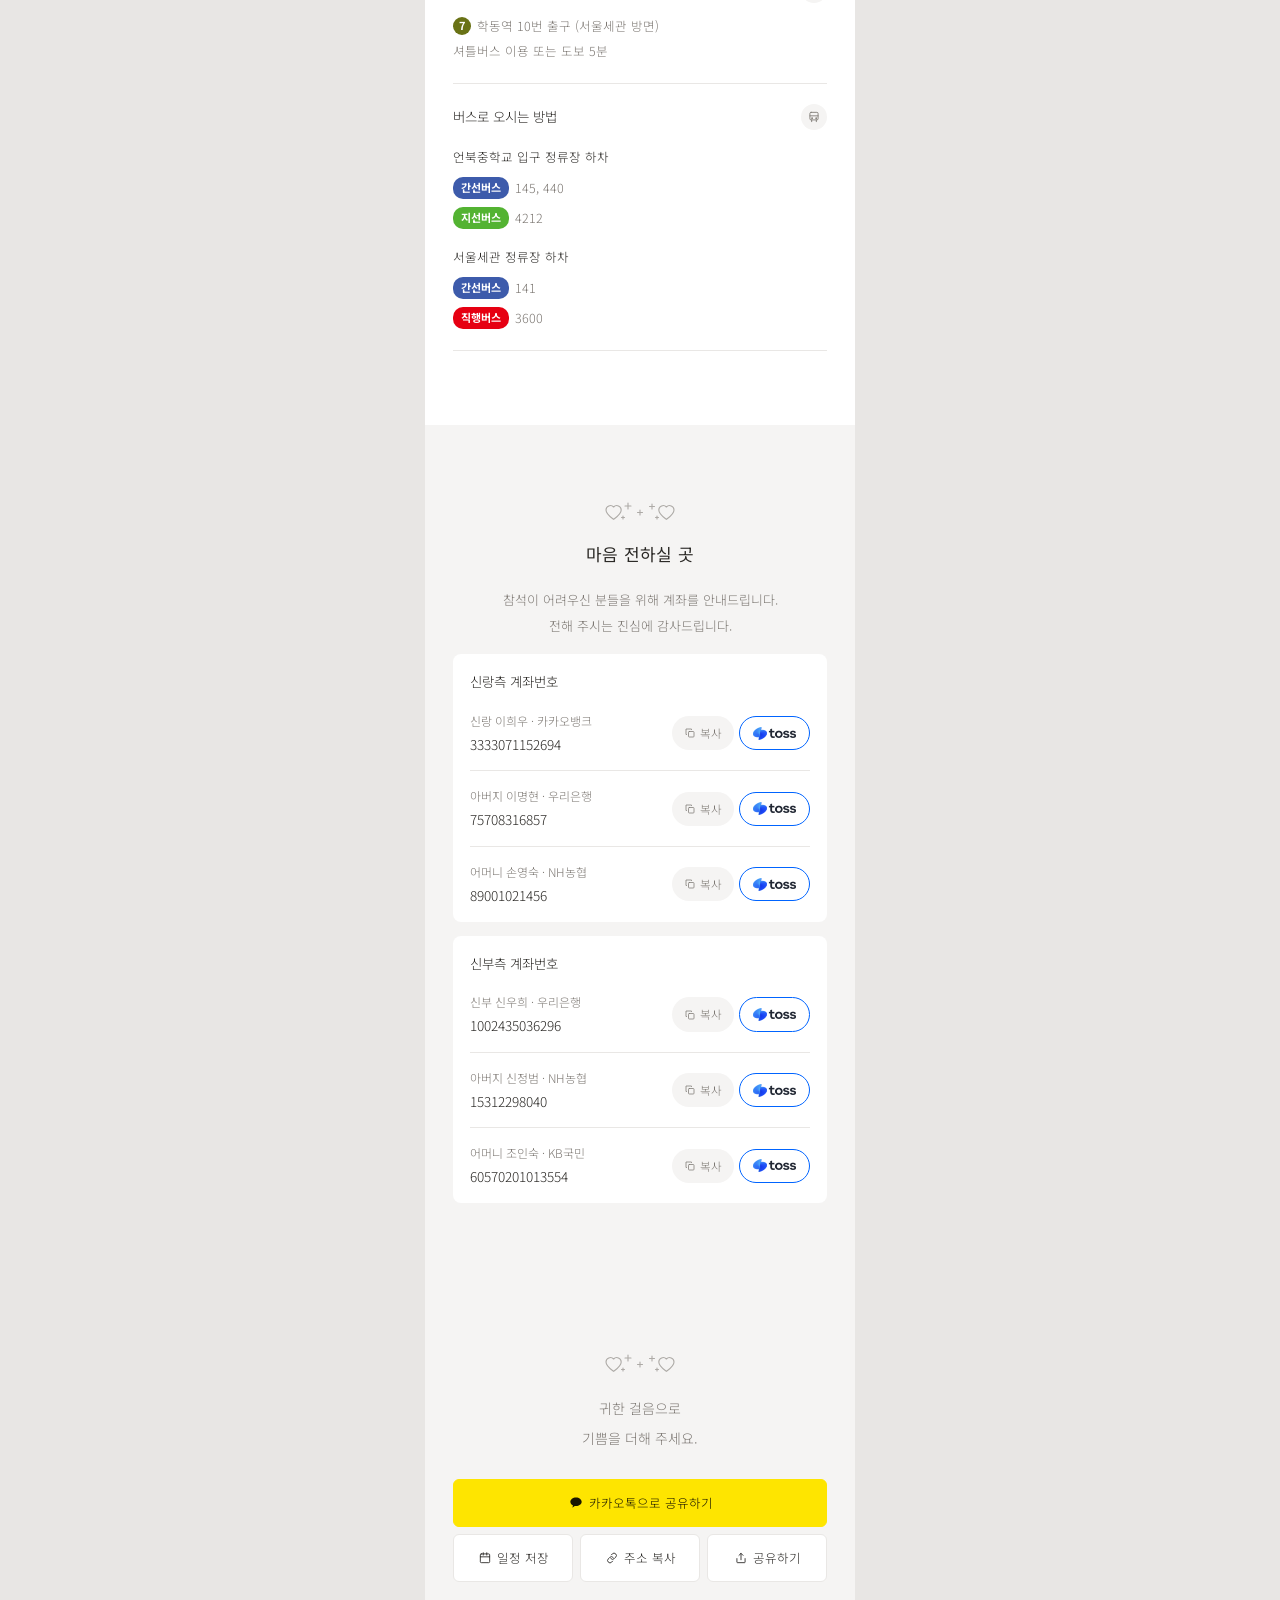
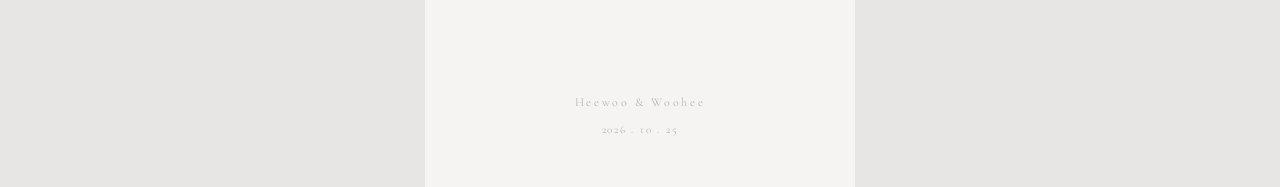
==== commit 2a609166: "사진을 originals 기준으로 다시 짜고, 갤러리를 2열 폴라로이드로 ── 사진 originals 의 순서와 어긋나 있던 갤러리를 원본 순서 그대로 다시 만들었습니다. 가로 사" ====
--- a/wedding-invitation/index.old.html
+++ b/wedding-invitation/index.old.html
@@ -117,7 +117,7 @@
   <!-- ── 표지 ─────────────────────────────────────── -->
   <header class="cover">
     <div class="ph" data-label="PHOTOS / COVER.JPG">
-      <img src="assets/photos/cover.jpg" alt="희우와 우희" onerror="this.remove()">
+      <img src="assets/photos/cover.webp" alt="희우와 우희" onerror="this.remove()">
     </div>
 
     <p class="cover-script">
@@ -205,11 +205,11 @@
   <!-- ── 사진 콜라주 ──────────────────────────────── -->
   <section class="sec reveal" style="padding-top:0">
     <div class="collage">
-      <div class="ph c-a" data-label="COLLAGE-1"><img src="assets/photos/collage-1.jpg" alt="" loading="lazy" onerror="this.remove()"></div>
-      <div class="ph c-b" data-label="COLLAGE-2"><img src="assets/photos/collage-2.jpg" alt="" loading="lazy" onerror="this.remove()"></div>
+      <div class="ph c-a" data-label="COLLAGE-1"><img src="assets/photos/collage-1.webp" alt="" loading="lazy" onerror="this.remove()"></div>
+      <div class="ph c-b" data-label="COLLAGE-2"><img src="assets/photos/collage-2.webp" alt="" loading="lazy" onerror="this.remove()"></div>
       <p class="collage-cap">Sunday, 25 October, 2026</p>
-      <div class="ph c-c" data-label="COLLAGE-3"><img src="assets/photos/collage-3.jpg" alt="" loading="lazy" onerror="this.remove()"></div>
-      <div class="ph c-d" data-label="COLLAGE-4"><img src="assets/photos/collage-4.jpg" alt="" loading="lazy" onerror="this.remove()"></div>
+      <div class="ph c-c" data-label="COLLAGE-3"><img src="assets/photos/collage-3.webp" alt="" loading="lazy" onerror="this.remove()"></div>
+      <div class="ph c-d" data-label="COLLAGE-4"><img src="assets/photos/collage-4.webp" alt="" loading="lazy" onerror="this.remove()"></div>
     </div>
     <p class="collage-foot">Groom &amp; Bride</p>
   </section>
@@ -394,6 +394,6 @@
 
 <div class="toast" id="toast" role="status" aria-live="polite"></div>
 
-<script src="script.js?v=f63ee677" defer></script>
+<script src="script.js?v=ce3eee1a" defer></script>
 </body>
 </html>
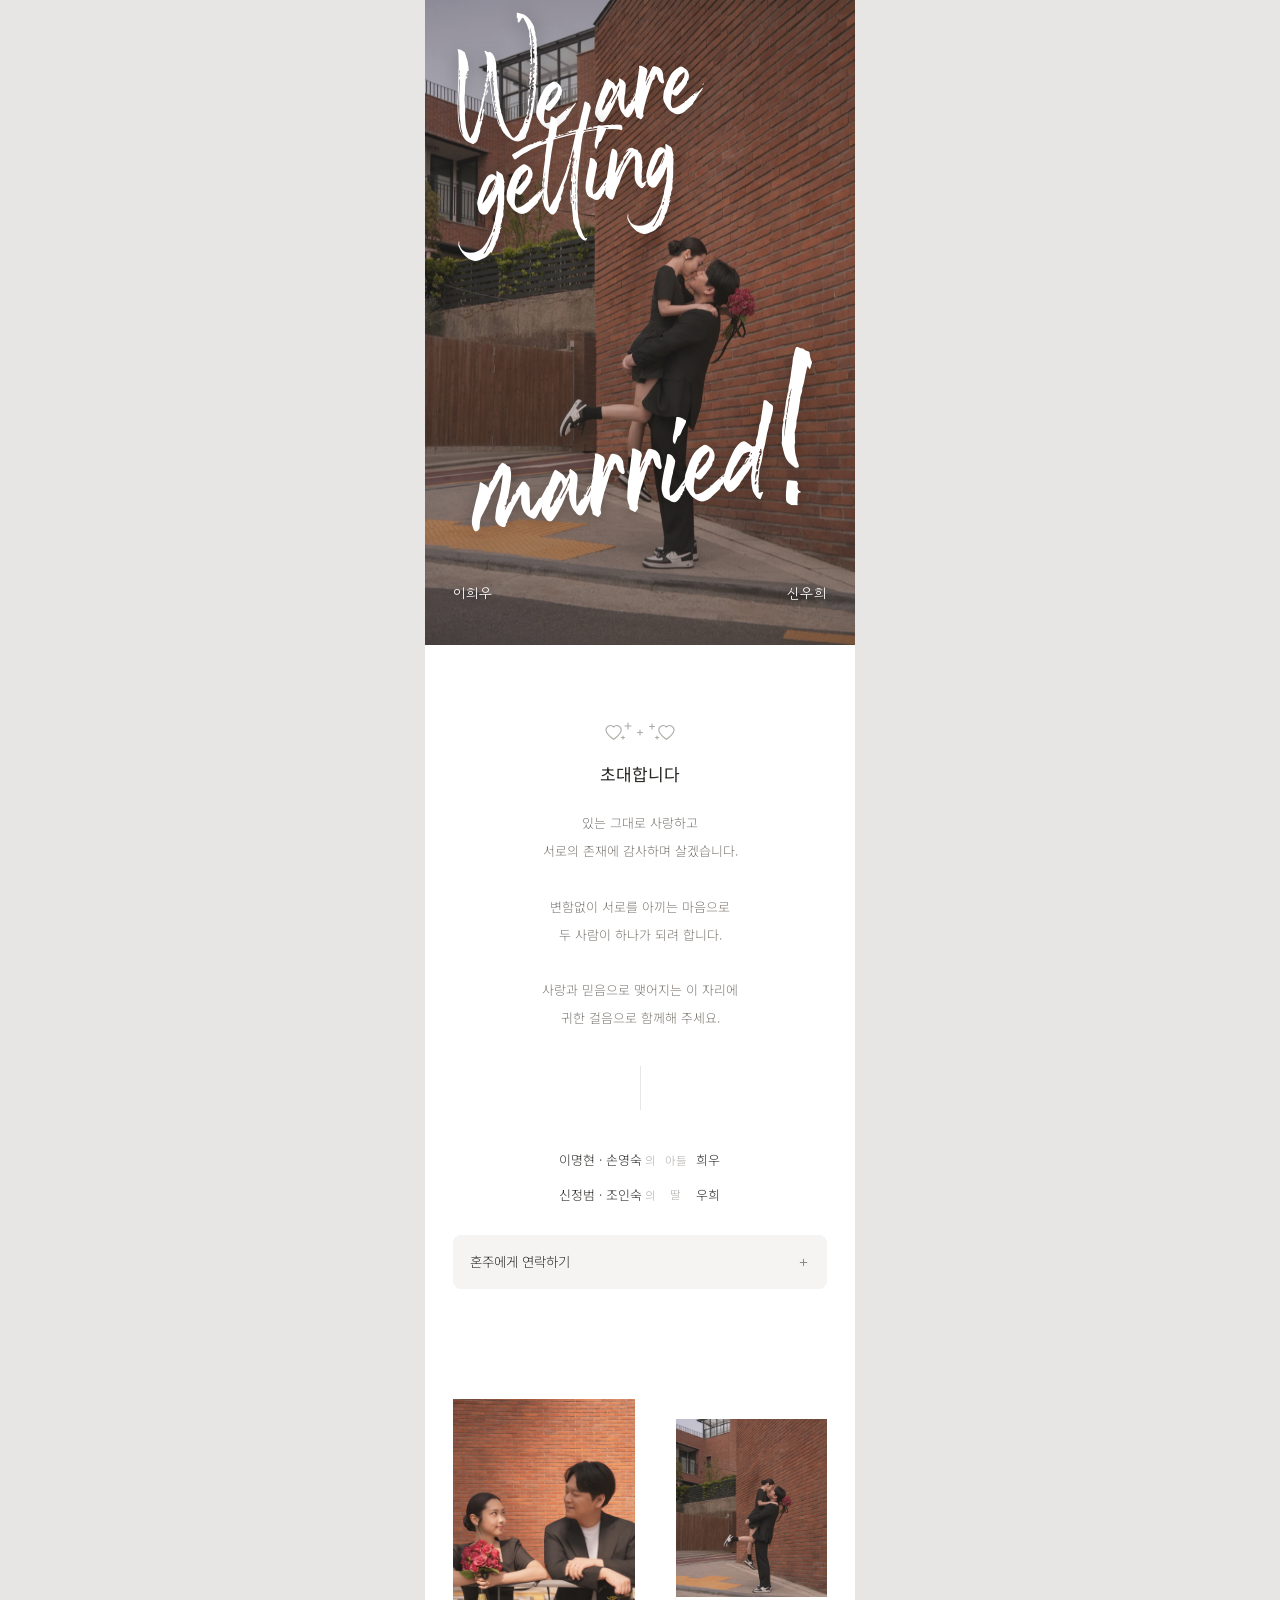
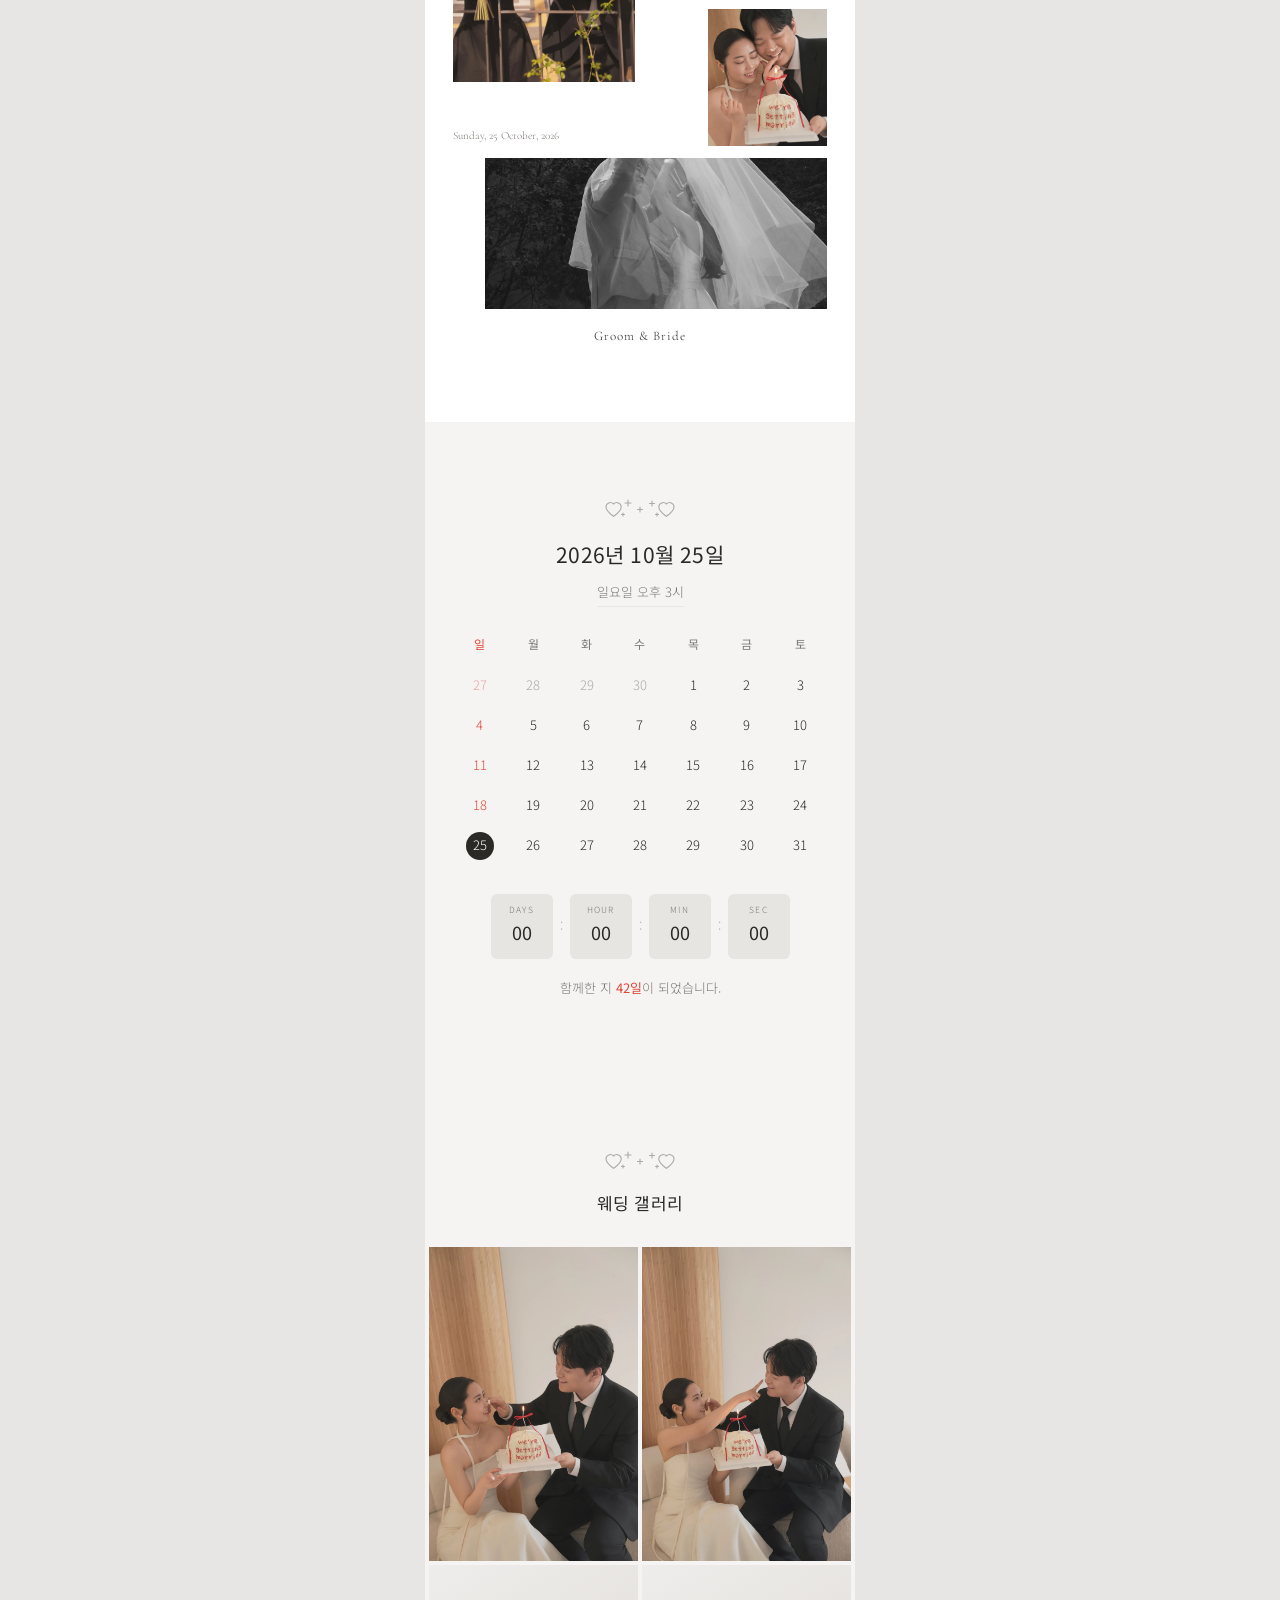
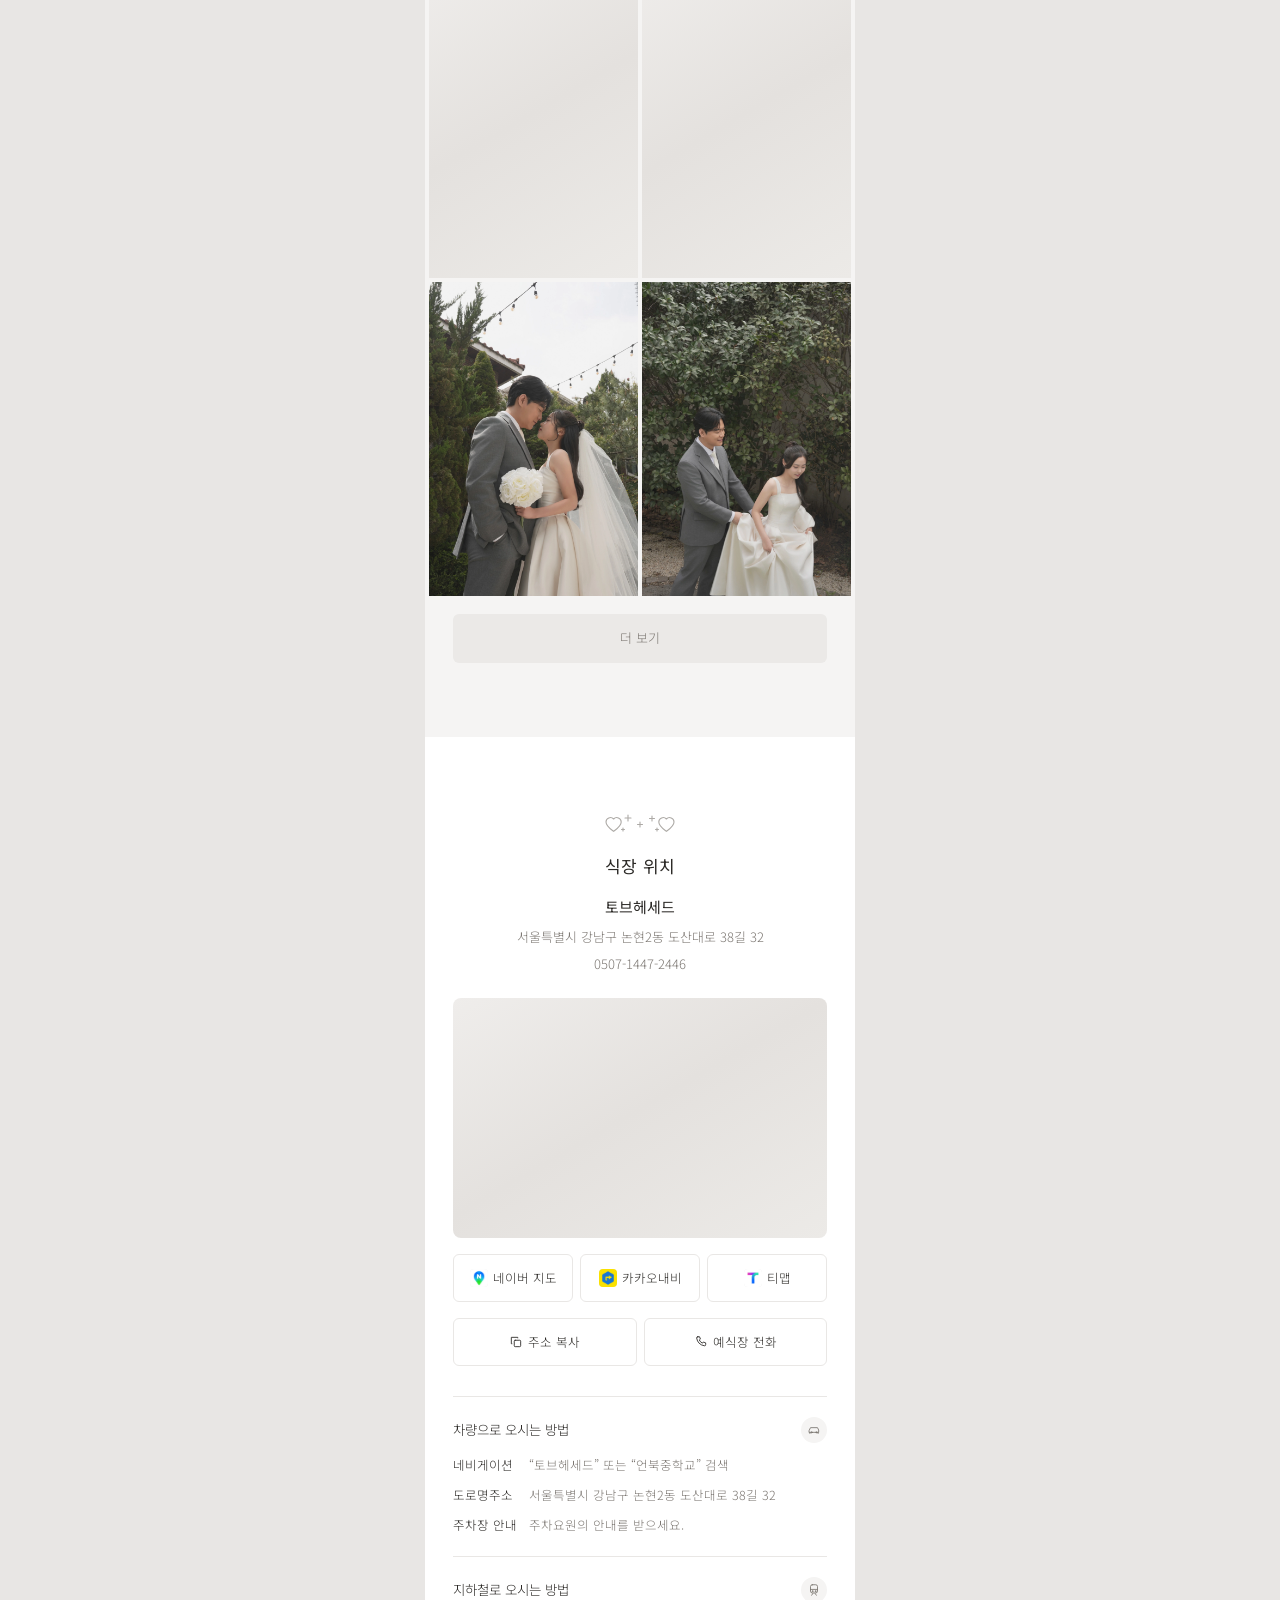
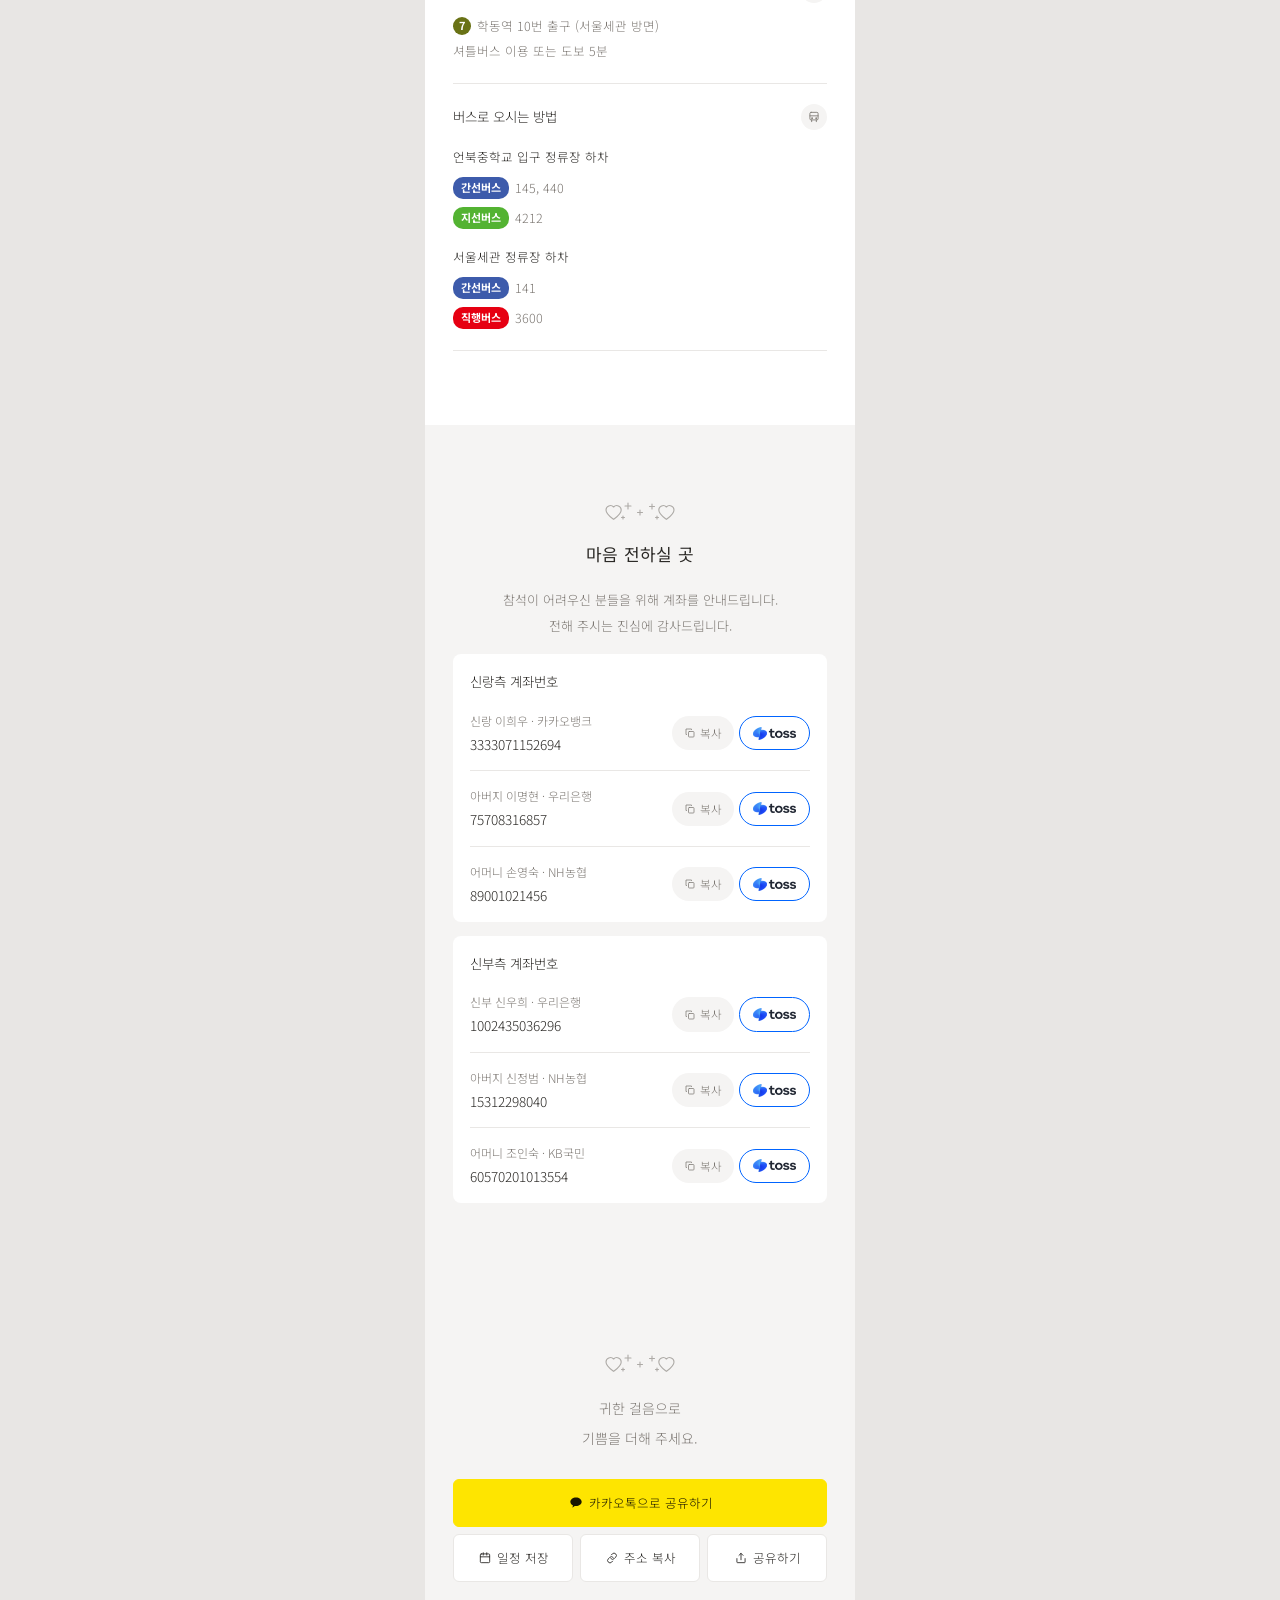
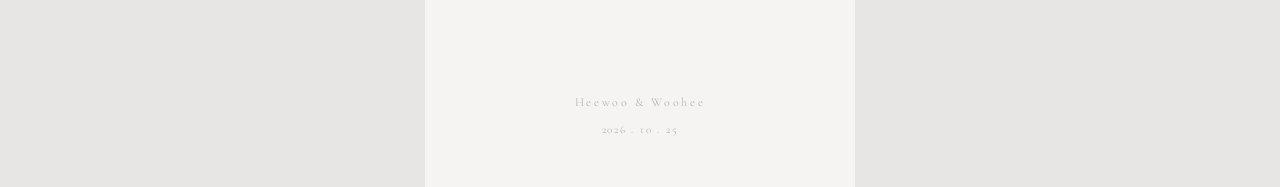
==== commit d2c0d63f: "사진을 줄이지 않고 소스 해상도 그대로 내보냅니다 앞서 품질을 82 에서 95 로 올렸는데도 화질이 그대로라는 이야기를 듣고 다시 갈라 봤습니다. 배포는 정상이었습니다 — 서버 파" ====
--- a/wedding-invitation/index.old.html
+++ b/wedding-invitation/index.old.html
@@ -10,7 +10,7 @@
      배포 주소: https://heewoo0419.github.io/wedding-invitation/
      주소가 바뀌면 아래 URL 들과 스크립트의 CONFIG.shareUrl 을 함께 고치세요.
      · og:url · og:image 는 반드시 절대 URL — 카카오톡·슬랙 크롤러는 상대경로를 읽지 못합니다.
-     · og-image.jpg 는 표지 사진을 1200x630 으로 자른 것입니다.
+     · assets/og-image.jpg 는 표지 사진을 1200x630 으로 자른 것입니다.
      · 크롤러는 JS를 실행하지 않으므로 이 값들은 정적으로 박혀 있어야 합니다.
      · 카카오톡은 미리보기를 캐시합니다. 교체 후에도 옛것이 뜨면
        https://developers.kakao.com/tool/debugger/sharing 에서 캐시를 초기화하세요.
@@ -22,8 +22,8 @@
 <meta property="og:url" content="https://heewoo0419.github.io/wedding-invitation/">
 <meta property="og:title" content="희우 💍 우희 결혼합니다.">
 <meta property="og:description" content="2026년 10월 25일 일요일 오후 3시 · 토브헤세드">
-<meta property="og:image" content="https://heewoo0419.github.io/wedding-invitation/og-image.jpg">
-<meta property="og:image:secure_url" content="https://heewoo0419.github.io/wedding-invitation/og-image.jpg">
+<meta property="og:image" content="https://heewoo0419.github.io/wedding-invitation/assets/og-image.jpg">
+<meta property="og:image:secure_url" content="https://heewoo0419.github.io/wedding-invitation/assets/og-image.jpg">
 <meta property="og:image:type" content="image/jpeg">
 <meta property="og:image:width" content="1200">
 <meta property="og:image:height" content="630">
@@ -32,7 +32,7 @@
 <meta name="twitter:card" content="summary_large_image">
 <meta name="twitter:title" content="희우 💍 우희 결혼합니다.">
 <meta name="twitter:description" content="2026년 10월 25일 일요일 오후 3시 · 토브헤세드">
-<meta name="twitter:image" content="https://heewoo0419.github.io/wedding-invitation/og-image.jpg">
+<meta name="twitter:image" content="https://heewoo0419.github.io/wedding-invitation/assets/og-image.jpg">
 <meta name="twitter:image:alt" content="희우 · 우희 결혼합니다 — 2026.10.25 토브헤세드">
 
 <!-- 상태바 색.
@@ -394,6 +394,6 @@
 
 <div class="toast" id="toast" role="status" aria-live="polite"></div>
 
-<script src="script.js?v=ce3eee1a" defer></script>
+<script src="script.js?v=14362630" defer></script>
 </body>
 </html>
